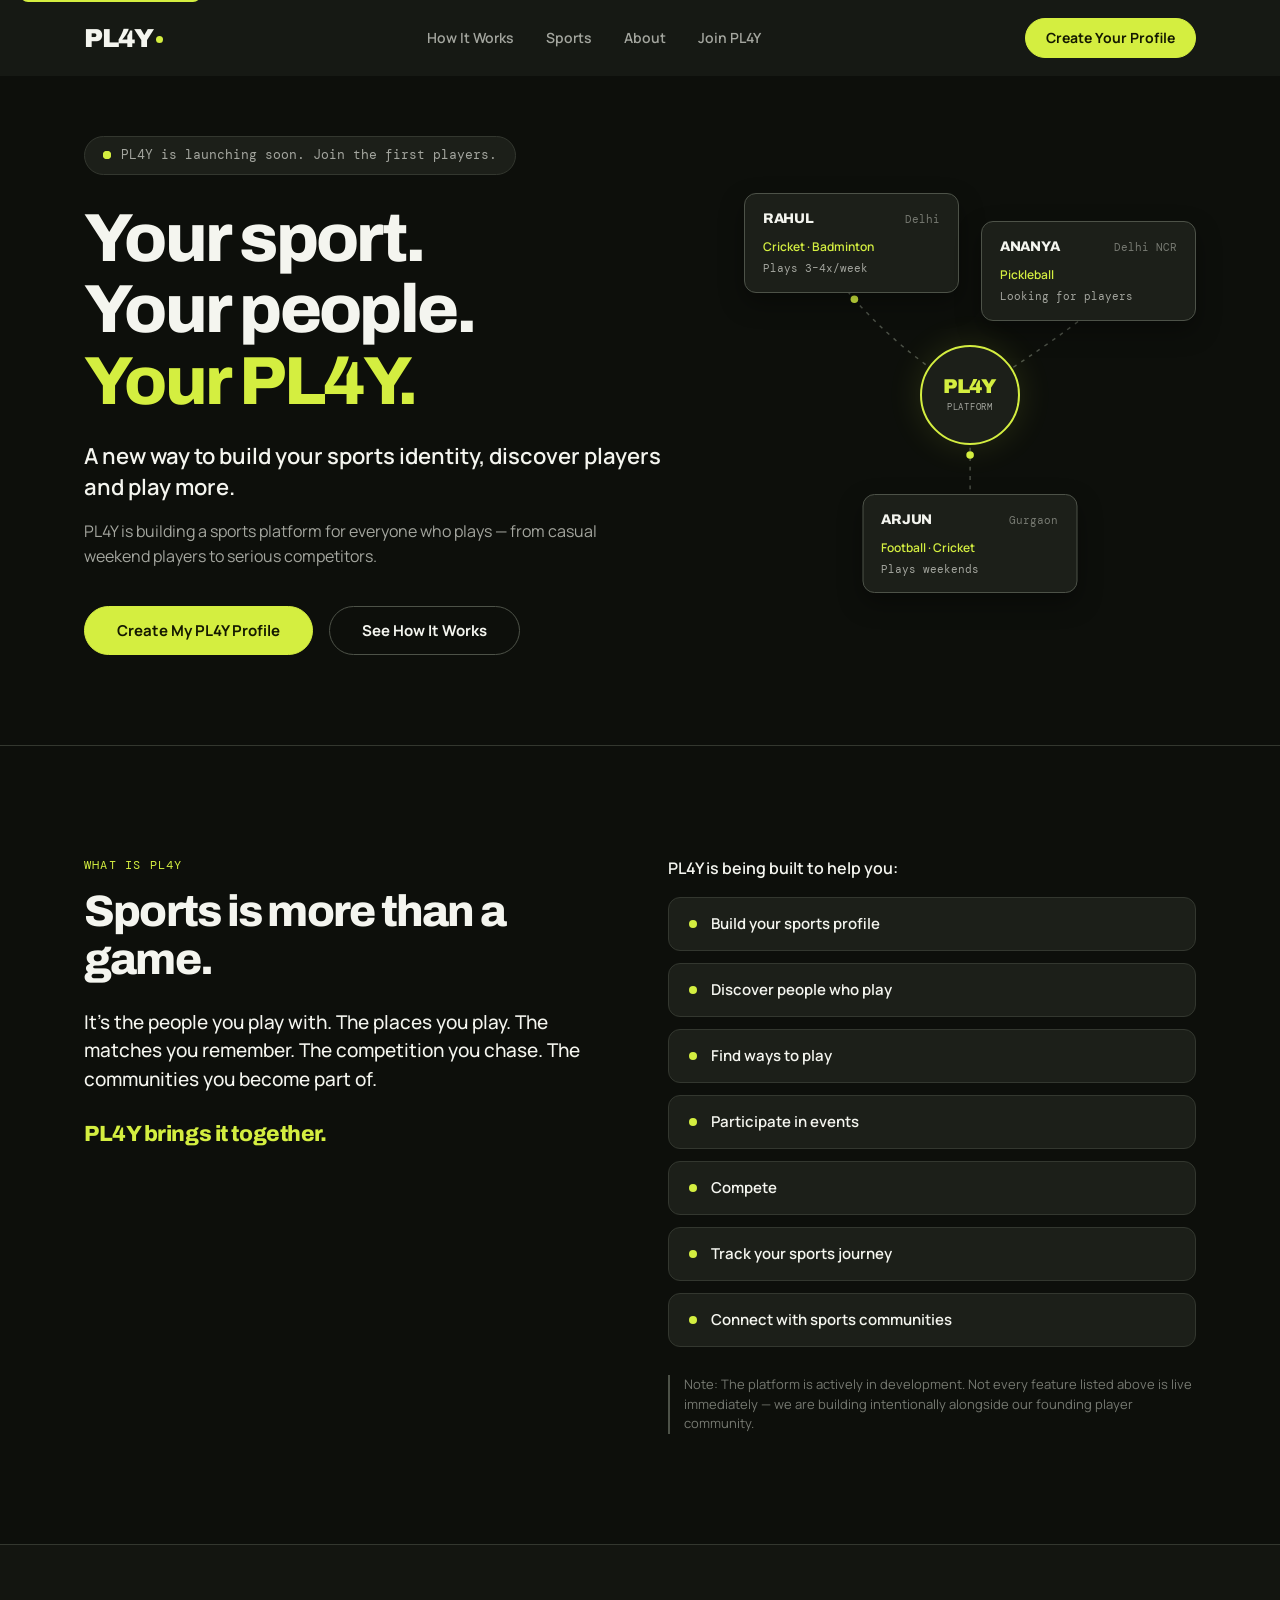
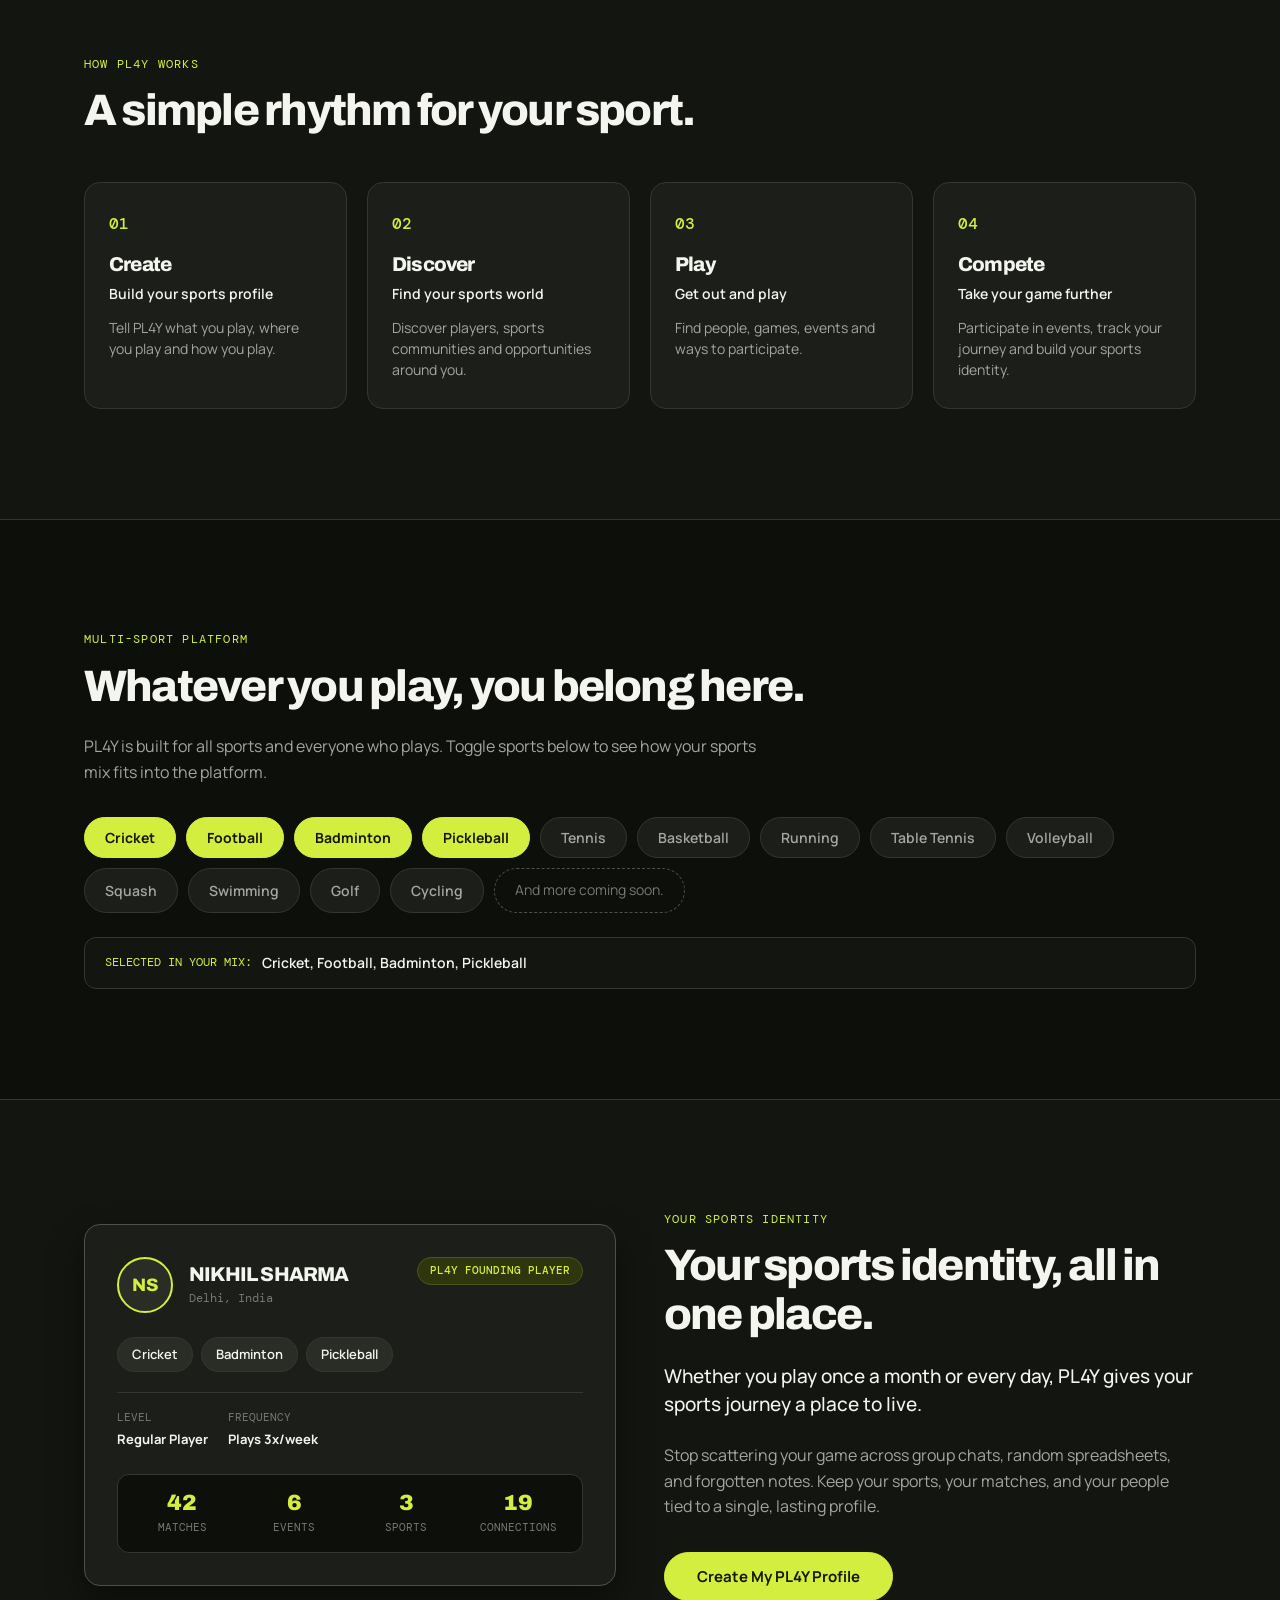
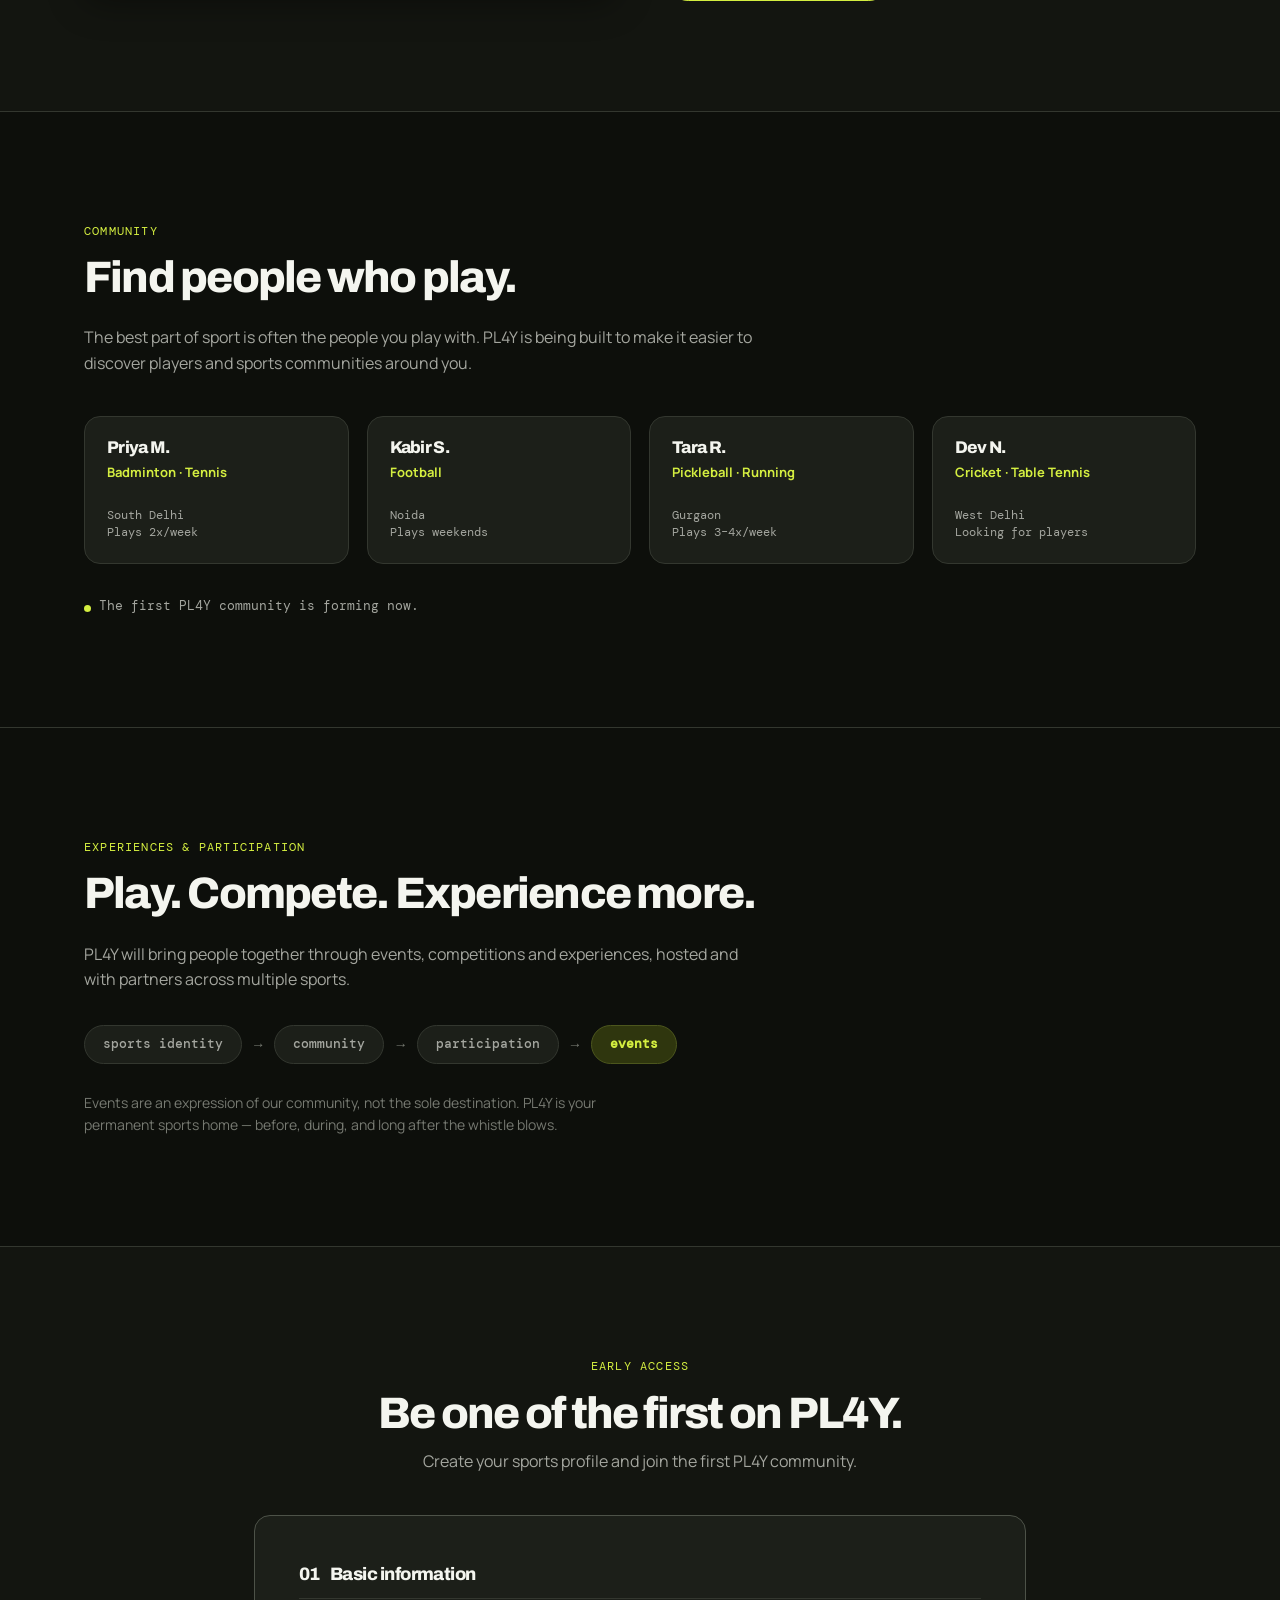
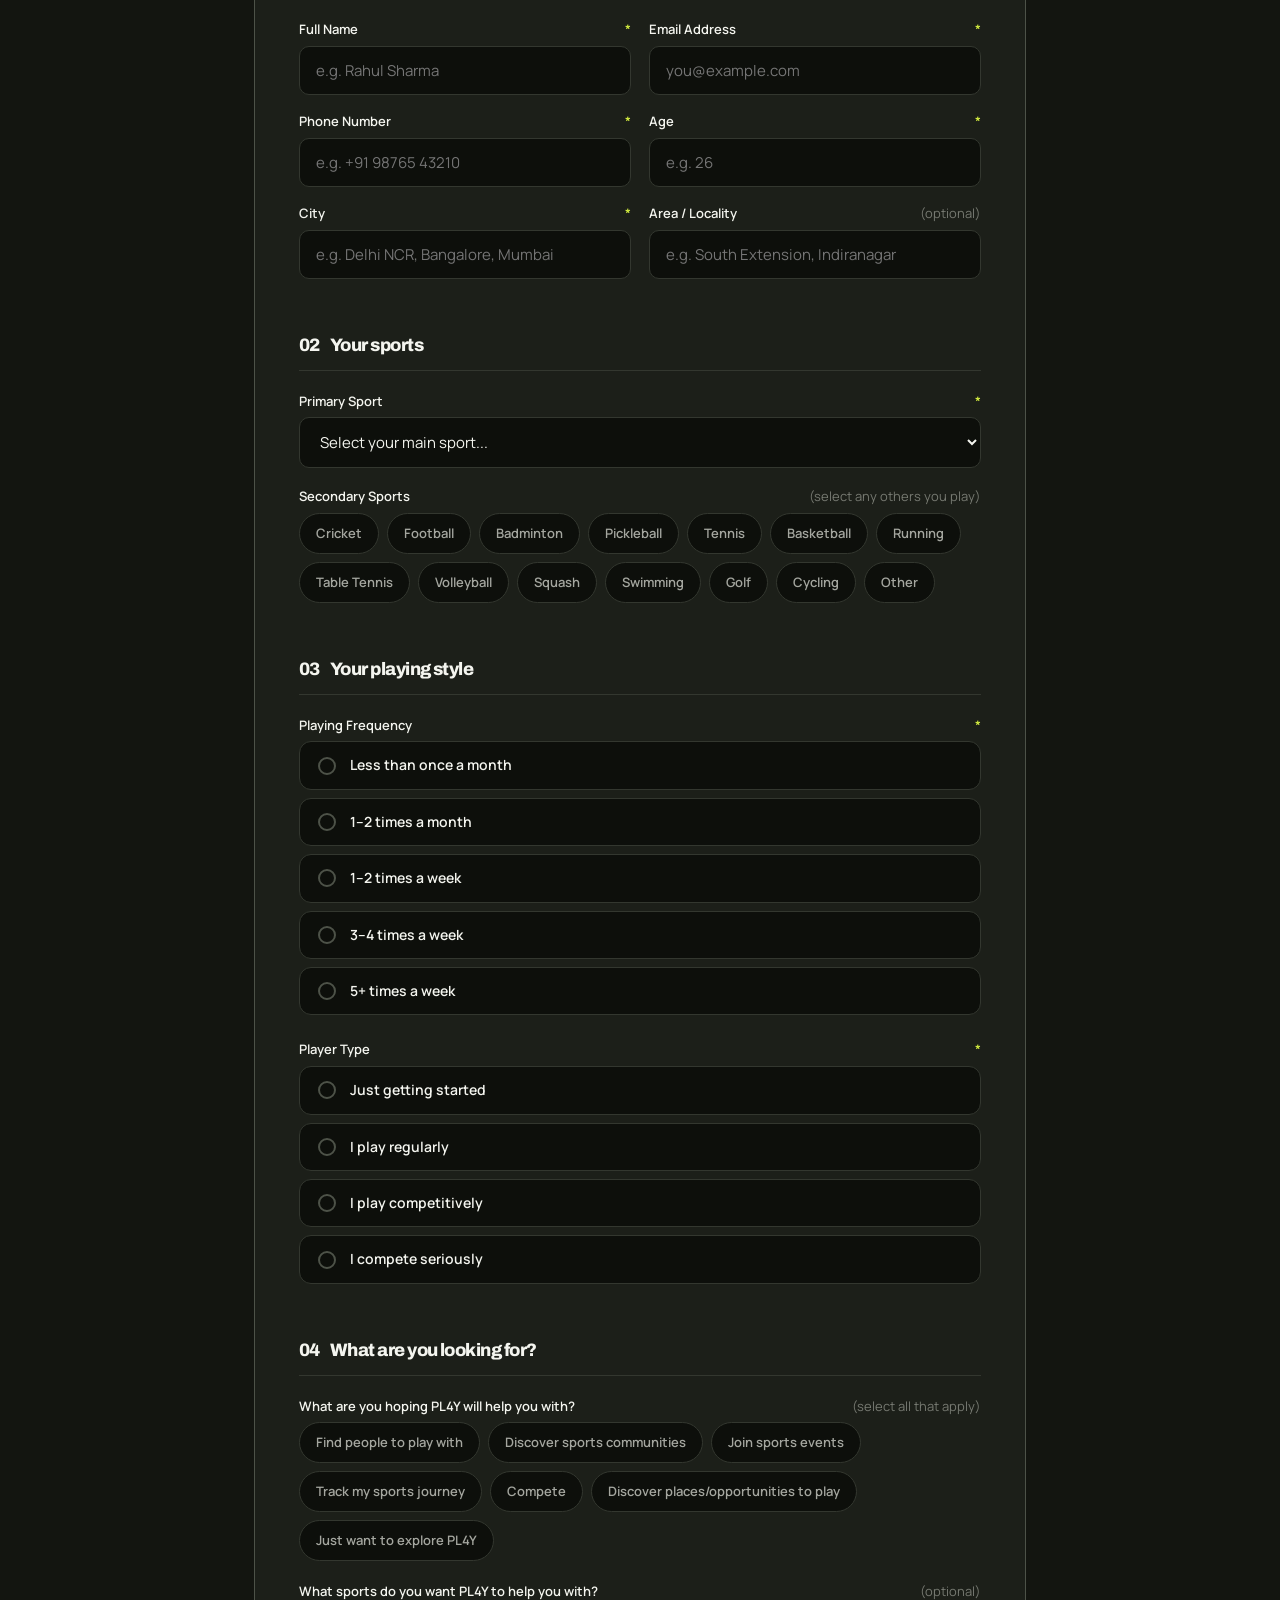
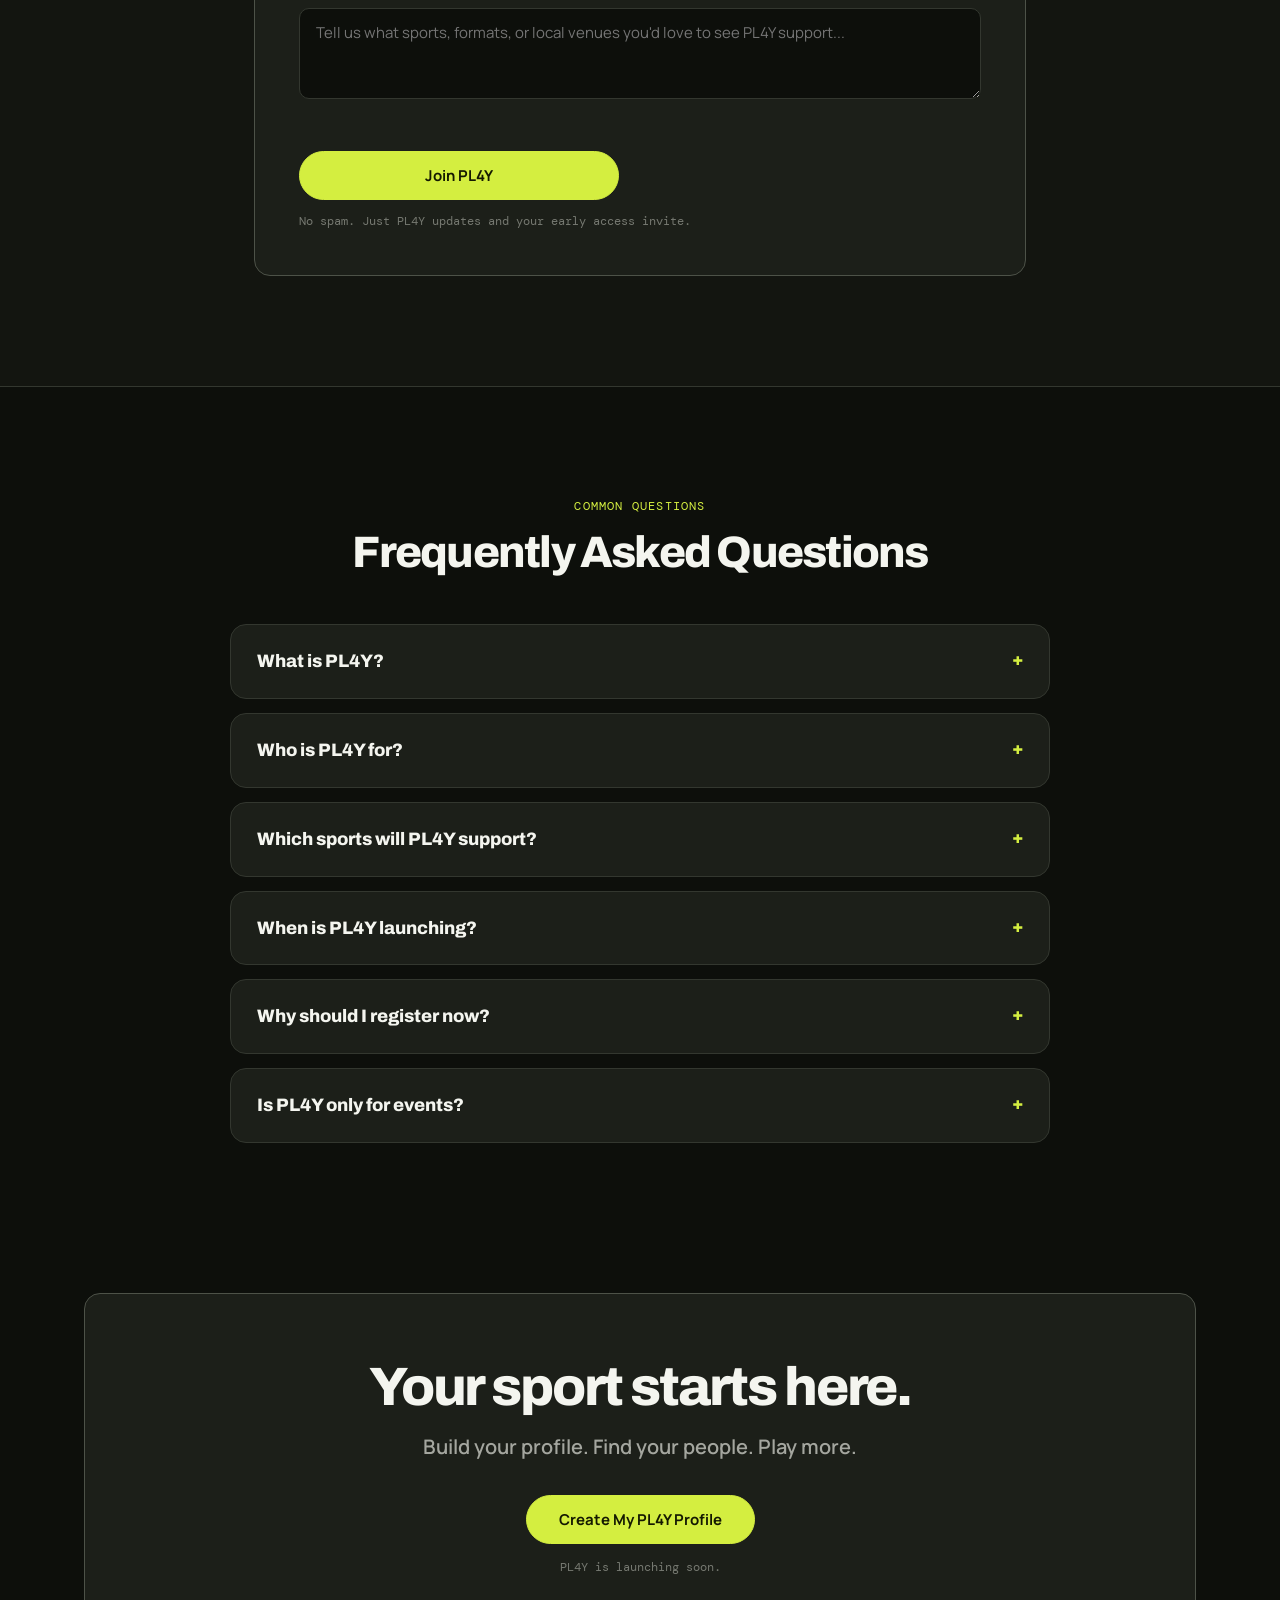
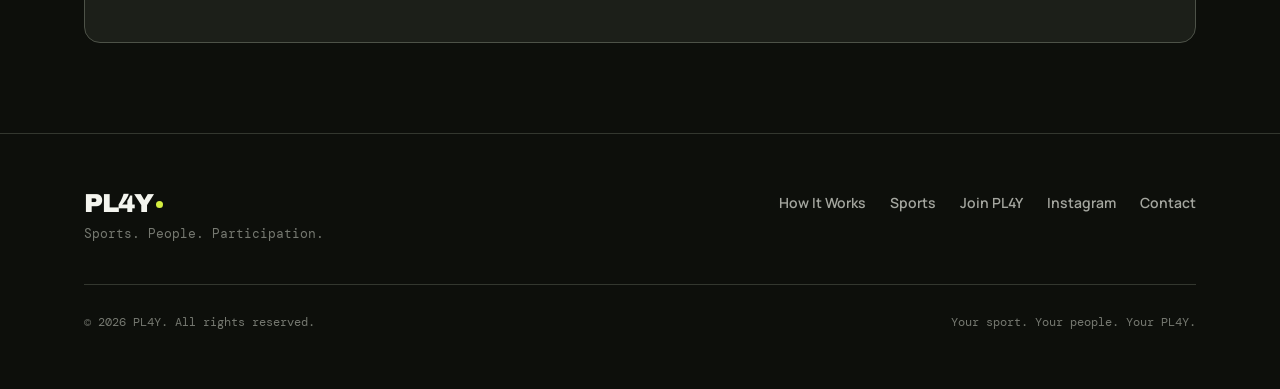
==== index.html @ 7f1571f0 "feat: initialize PL4Y project structure Set up the project foundation with React, Vite, Tailwind CSS" ====
<!doctype html>
<html lang="en">
  <head>
    <meta charset="UTF-8" />
    <meta name="viewport" content="width=device-width, initial-scale=1.0" />
    <title>PL4Y — Your Sport. Your People. Your PL4Y.</title>
    <meta name="description" content="A new way to build your sports identity, discover players and play more. PL4Y is a sports technology platform for everyone who plays." />
    
    <!-- Open Graph / Social Cards -->
    <meta property="og:type" content="website" />
    <meta property="og:site_name" content="PL4Y" />
    <meta property="og:title" content="PL4Y — Your Sport. Your People. Your PL4Y." />
    <meta property="og:description" content="A new way to build your sports identity, discover players and play more. Join the first PL4Y players." />
    <meta property="og:url" content="https://pl4y.app" />
    
    <!-- Twitter Cards -->
    <meta name="twitter:card" content="summary_large_image" />
    <meta name="twitter:title" content="PL4Y — Your Sport. Your People. Your PL4Y." />
    <meta name="twitter:description" content="A new way to build your sports identity, discover players and play more. Join the first PL4Y players." />

    <!-- Google Fonts -->
    <link rel="preconnect" href="https://fonts.googleapis.com" />
    <link rel="preconnect" href="https://fonts.gstatic.com" crossorigin />
    <link href="https://fonts.googleapis.com/css2?family=Archivo:wght@800;900&family=DM+Mono:wght@400;500&family=Manrope:wght@400;500;600;700;800&display=swap" rel="stylesheet" />

    <style>
      /* ==========================================================================
         PL4Y DESIGN TOKENS
         ========================================================================== */
      :root {
        --ground: oklch(0.165 0.010 128);      /* near-black, faint green cast */
        --ground-2: oklch(0.192 0.011 128);
        --surface: oklch(0.232 0.012 128);
        --surface-2: oklch(0.290 0.014 128);
        --line: oklch(0.330 0.014 128);
        --line-strong: oklch(0.430 0.016 128);
        --ink: oklch(0.968 0.008 120);
        --ink-2: oklch(0.720 0.010 120);
        --ink-3: oklch(0.570 0.012 120);
        --brand: oklch(0.900 0.190 118);      /* electric lime */
        --brand-ink: oklch(0.200 0.055 118);
        --brand-soft: oklch(0.315 0.060 118);
        --brand-line: oklch(0.430 0.080 118);
        --crit: oklch(0.680 0.165 27);
        --r: 16px;
      }

      /* ==========================================================================
         RESET & BASE STYLES
         ========================================================================== */
      *, *::before, *::after {
        box-sizing: border-box;
        margin: 0;
        padding: 0;
      }

      html {
        scroll-behavior: smooth;
        color-scheme: dark;
        background-color: var(--ground);
      }

      body {
        background-color: var(--ground);
        color: var(--ink);
        font-family: 'Manrope', system-ui, -apple-system, sans-serif;
        font-size: 16px;
        line-height: 1.6;
        -webkit-font-smoothing: antialiased;
        -moz-osx-font-smoothing: grayscale;
        overflow-x: hidden;
        min-height: 100vh;
      }

      /* ==========================================================================
         TYPOGRAPHY
         ========================================================================== */
      h1, h2, h3, h4, .font-heading {
        font-family: 'Archivo', system-ui, -apple-system, sans-serif;
        font-weight: 800;
        letter-spacing: -0.04em;
        line-height: 1.1;
        color: var(--ink);
      }

      .font-mono {
        font-family: 'DM Mono', ui-monospace, SFMono-Regular, monospace;
      }

      p {
        color: var(--ink-2);
        max-width: 68ch;
      }

      a {
        color: inherit;
        text-decoration: none;
      }

      /* ==========================================================================
         LAYOUT & UTILITIES
         ========================================================================== */
      .container {
        width: 100%;
        max-width: 1160px;
        margin-left: auto;
        margin-right: auto;
        padding-left: 24px;
        padding-right: 24px;
      }

      @media (max-width: 640px) {
        .container {
          padding-left: 18px;
          padding-right: 18px;
        }
      }

      .section-gap {
        padding-top: 110px;
        padding-bottom: 110px;
      }

      @media (max-width: 768px) {
        .section-gap {
          padding-top: 72px;
          padding-bottom: 72px;
        }
      }

      /* ==========================================================================
         ACCESSIBILITY & FOCUS
         ========================================================================== */
      :focus-visible {
        outline: 2px solid var(--brand);
        outline-offset: 3px;
      }

      .skip-link {
        position: absolute;
        top: -40px;
        left: 20px;
        background: var(--brand);
        color: var(--brand-ink);
        padding: 8px 16px;
        font-weight: 700;
        border-radius: 8px;
        z-index: 10000;
        transition: top 0.2s;
      }
      .skip-link:focus {
        top: 20px;
      }

      @media (prefers-reduced-motion: reduce) {
        *, ::before, ::after {
          animation-duration: 0.01ms !important;
          animation-iteration-count: 1 !important;
          transition-duration: 0.01ms !important;
          scroll-behavior: auto !important;
        }
      }

      /* ==========================================================================
         BUTTONS & PILLS
         ========================================================================== */
      .btn {
        display: inline-flex;
        align-items: center;
        justify-content: center;
        gap: 8px;
        font-family: 'Manrope', system-ui, sans-serif;
        font-weight: 700;
        font-size: 15px;
        line-height: 1;
        padding: 16px 32px;
        border-radius: 9999px;
        cursor: pointer;
        transition: transform 0.15s ease, background-color 0.15s ease, border-color 0.15s ease, color 0.15s ease;
        text-decoration: none;
        white-space: nowrap;
        border: 1px solid transparent;
        min-height: 48px;
      }

      .btn-primary {
        background-color: var(--brand);
        color: var(--brand-ink);
        border-color: var(--brand);
      }

      .btn-primary:hover {
        background-color: oklch(0.93 0.19 118);
        transform: translateY(-1px);
      }

      .btn-ghost {
        background-color: transparent;
        color: var(--ink);
        border-color: var(--line-strong);
      }

      .btn-ghost:hover {
        background-color: var(--surface);
        border-color: var(--ink-3);
      }

      .btn-sm {
        padding: 10px 20px;
        font-size: 14px;
        min-height: 40px;
      }

      .card {
        background-color: var(--surface);
        border: 1px solid var(--line);
        border-radius: var(--r);
        padding: 32px;
        transition: border-color 0.2s ease, background-color 0.2s ease;
      }

      .card:hover {
        border-color: var(--line-strong);
      }

      /* ==========================================================================
         NAVIGATION
         ========================================================================== */
      .site-nav {
        position: sticky;
        top: 0;
        z-index: 1000;
        background-color: rgba(26, 30, 24, 0.75);
        backdrop-filter: blur(14px);
        -webkit-backdrop-filter: blur(14px);
        border-bottom: 1px solid transparent;
        transition: border-color 0.2s ease, background-color 0.2s ease;
        height: 76px;
      }

      .site-nav.scrolled {
        border-bottom-color: var(--line);
        background-color: rgba(26, 30, 24, 0.94);
      }

      .nav-inner {
        display: flex;
        align-items: center;
        justify-content: space-between;
        height: 100%;
      }

      .brand-logo {
        display: inline-flex;
        align-items: center;
        font-family: 'Archivo', sans-serif;
        font-weight: 900;
        font-size: 26px;
        letter-spacing: -0.04em;
        color: var(--ink);
        line-height: 1;
      }

      .brand-dot {
        display: inline-block;
        width: 7px;
        height: 7px;
        background-color: var(--brand);
        border-radius: 50%;
        margin-left: 3px;
        position: relative;
        top: 2px;
      }

      .nav-links {
        display: flex;
        align-items: center;
        gap: 32px;
        list-style: none;
      }

      .nav-link {
        font-size: 14px;
        font-weight: 600;
        color: var(--ink-2);
        transition: color 0.15s ease;
      }

      .nav-link:hover {
        color: var(--ink);
      }

      .nav-actions {
        display: flex;
        align-items: center;
        gap: 20px;
      }

      /* Mobile Hamburger Menu */
      .nav-toggle {
        display: none;
        background: transparent;
        border: 1px solid var(--line);
        border-radius: 8px;
        width: 44px;
        height: 44px;
        padding: 10px;
        cursor: pointer;
        color: var(--ink);
        flex-direction: column;
        justify-content: space-around;
      }

      .nav-toggle span {
        display: block;
        height: 2px;
        width: 100%;
        background-color: var(--ink);
        transition: transform 0.2s ease, opacity 0.2s ease;
      }

      .mobile-menu-sheet {
        display: none;
        position: fixed;
        top: 76px;
        left: 0;
        right: 0;
        bottom: 0;
        background-color: var(--ground);
        border-top: 1px solid var(--line);
        padding: 32px 24px;
        flex-direction: column;
        gap: 24px;
        z-index: 999;
        overflow-y: auto;
      }

      .mobile-menu-sheet.is-open {
        display: flex;
      }

      .mobile-nav-link {
        font-size: 20px;
        font-family: 'Archivo', sans-serif;
        font-weight: 800;
        color: var(--ink);
        padding: 12px 0;
        border-bottom: 1px solid var(--line);
      }

      @media (max-width: 860px) {
        .nav-links, .nav-desktop-btn {
          display: none;
        }
        .nav-toggle {
          display: flex;
        }
      }

      /* ==========================================================================
         HERO SECTION
         ========================================================================== */
      .hero-section {
        padding-top: 60px;
        padding-bottom: 90px;
        position: relative;
      }

      .hero-grid {
        display: grid;
        grid-template-columns: 1.15fr 0.85fr;
        gap: 48px;
        align-items: center;
      }

      .hero-pill-badge {
        display: inline-flex;
        align-items: center;
        gap: 10px;
        background-color: var(--surface);
        border: 1px solid var(--line);
        padding: 8px 18px;
        border-radius: 9999px;
        font-family: 'DM Mono', monospace;
        font-size: 13px;
        color: var(--ink-2);
        margin-bottom: 28px;
      }

      .pulse-dot-container {
        position: relative;
        width: 8px;
        height: 8px;
      }

      .pulse-dot {
        position: absolute;
        width: 8px;
        height: 8px;
        background-color: var(--brand);
        border-radius: 50%;
      }

      .pulse-ring {
        position: absolute;
        width: 100%;
        height: 100%;
        background-color: var(--brand);
        border-radius: 50%;
        animation: pulseAnimation 2s cubic-bezier(0, 0, 0.2, 1) infinite;
      }

      @keyframes pulseAnimation {
        0% { transform: scale(1); opacity: 0.8; }
        70%, 100% { transform: scale(2.8); opacity: 0; }
      }

      .hero-headline {
        font-size: clamp(40px, 5.8vw, 68px);
        line-height: 1.05;
        margin-bottom: 24px;
        display: flex;
        flex-direction: column;
      }

      .hero-headline .accent-line {
        color: var(--brand);
      }

      .hero-sub {
        font-size: clamp(18px, 2.2vw, 22px);
        font-weight: 600;
        color: var(--ink);
        line-height: 1.4;
        margin-bottom: 16px;
      }

      .hero-body {
        font-size: 16px;
        color: var(--ink-2);
        line-height: 1.6;
        margin-bottom: 36px;
        max-width: 54ch;
      }

      .hero-cta-group {
        display: flex;
        flex-wrap: wrap;
        gap: 16px;
        align-items: center;
      }

      /* Hero Visual Diagram */
      .hero-visual-wrapper {
        position: relative;
        width: 100%;
        min-height: 420px;
        display: flex;
        align-items: center;
        justify-content: center;
      }

      .diagram-canvas {
        position: absolute;
        top: 0;
        left: 0;
        width: 100%;
        height: 100%;
        pointer-events: none;
      }

      .diagram-container {
        position: relative;
        width: 100%;
        height: 420px;
      }

      .core-node {
        position: absolute;
        top: 50%;
        left: 50%;
        transform: translate(-50%, -50%);
        width: 100px;
        height: 100px;
        border-radius: 50%;
        background-color: var(--surface);
        border: 2px solid var(--brand);
        display: flex;
        flex-direction: column;
        align-items: center;
        justify-content: center;
        box-shadow: 0 0 35px rgba(230, 255, 77, 0.12);
        z-index: 10;
      }

      .core-node-label {
        font-family: 'Archivo', sans-serif;
        font-weight: 900;
        font-size: 20px;
        color: var(--brand);
        letter-spacing: -0.04em;
        line-height: 1;
      }

      .core-node-sub {
        font-family: 'DM Mono', monospace;
        font-size: 9px;
        color: var(--ink-2);
        text-transform: uppercase;
        letter-spacing: 0.08em;
        margin-top: 4px;
      }

      .hero-player-card {
        position: absolute;
        background-color: var(--surface);
        border: 1px solid var(--line-strong);
        border-radius: 12px;
        padding: 14px 18px;
        width: 215px;
        box-shadow: 0 10px 24px rgba(0, 0, 0, 0.35);
        z-index: 5;
        transition: transform 0.2s ease, border-color 0.2s ease;
      }

      .hero-player-card:hover {
        border-color: var(--brand);
        transform: translateY(-2px);
      }

      .hero-card-1 {
        top: 8px;
        left: 0;
      }

      .hero-card-2 {
        top: 36px;
        right: 0;
      }

      .hero-card-3 {
        bottom: 12px;
        left: 50%;
        transform: translateX(-50%);
      }

      .player-header {
        display: flex;
        align-items: baseline;
        justify-content: space-between;
        margin-bottom: 6px;
      }

      .player-name {
        font-family: 'Archivo', sans-serif;
        font-weight: 800;
        font-size: 14px;
        color: var(--ink);
        letter-spacing: -0.02em;
      }

      .player-loc {
        font-family: 'DM Mono', monospace;
        font-size: 11px;
        color: var(--ink-3);
      }

      .player-sports {
        font-size: 12px;
        font-weight: 600;
        color: var(--brand);
        margin-bottom: 4px;
      }

      .player-meta {
        font-family: 'DM Mono', monospace;
        font-size: 11px;
        color: var(--ink-2);
      }

      /* Mobile fallback for hero visual under 900px */
      @media (max-width: 900px) {
        .hero-grid {
          grid-template-columns: 1fr;
          gap: 40px;
        }

        .hero-visual-wrapper {
          min-height: auto;
        }

        .diagram-container {
          height: auto;
          display: grid;
          grid-template-columns: 1fr;
          gap: 12px;
        }

        .diagram-canvas, .core-node {
          display: none;
        }

        .hero-player-card {
          position: static;
          width: 100%;
          transform: none !important;
        }
      }

      /* ==========================================================================
         WHAT IS PL4Y SECTION
         ========================================================================== */
      .what-is-grid {
        display: grid;
        grid-template-columns: 1fr 1fr;
        gap: 56px;
        align-items: start;
      }

      @media (max-width: 860px) {
        .what-is-grid {
          grid-template-columns: 1fr;
          gap: 36px;
        }
      }

      .section-eyebrow {
        font-family: 'DM Mono', monospace;
        font-size: 12px;
        color: var(--brand);
        text-transform: uppercase;
        letter-spacing: 0.1em;
        margin-bottom: 12px;
        display: block;
      }

      .section-heading {
        font-size: clamp(32px, 4vw, 44px);
        margin-bottom: 24px;
      }

      .body-emphasis {
        font-size: 19px;
        line-height: 1.5;
        color: var(--ink);
        margin-bottom: 20px;
        font-weight: 500;
      }

      .body-conclusion {
        font-family: 'Archivo', sans-serif;
        font-weight: 800;
        font-size: 22px;
        color: var(--brand);
        letter-spacing: -0.02em;
        margin-top: 24px;
      }

      .feature-list {
        list-style: none;
        display: flex;
        flex-direction: column;
        gap: 12px;
        margin-bottom: 28px;
      }

      .feature-item {
        display: flex;
        align-items: center;
        gap: 14px;
        background-color: var(--surface);
        border: 1px solid var(--line);
        padding: 14px 20px;
        border-radius: 12px;
        font-weight: 600;
        font-size: 15px;
        color: var(--ink);
        transition: border-color 0.15s ease;
      }

      .feature-item:hover {
        border-color: var(--brand-line);
      }

      .feature-bullet {
        width: 8px;
        height: 8px;
        background-color: var(--brand);
        border-radius: 50%;
        flex-shrink: 0;
      }

      .honest-note {
        font-size: 13px;
        color: var(--ink-3);
        border-left: 2px solid var(--line-strong);
        padding-left: 14px;
        line-height: 1.5;
      }

      /* ==========================================================================
         HOW PL4Y WORKS SECTION
         ========================================================================== */
      .works-grid {
        display: grid;
        grid-template-columns: repeat(4, 1fr);
        gap: 20px;
      }

      @media (max-width: 960px) {
        .works-grid {
          grid-template-columns: repeat(2, 1fr);
        }
      }

      @media (max-width: 580px) {
        .works-grid {
          grid-template-columns: 1fr;
        }
      }

      .step-card {
        background-color: var(--surface);
        border: 1px solid var(--line);
        border-radius: var(--r);
        padding: 28px 24px;
        display: flex;
        flex-direction: column;
        transition: transform 0.15s ease, border-color 0.15s ease;
      }

      .step-card:hover {
        border-color: var(--brand-line);
        transform: translateY(-2px);
      }

      .step-num {
        font-family: 'DM Mono', monospace;
        font-size: 16px;
        font-weight: 500;
        color: var(--brand);
        margin-bottom: 16px;
        display: inline-block;
      }

      .step-title {
        font-size: 20px;
        margin-bottom: 8px;
        color: var(--ink);
      }

      .step-sub {
        font-size: 14px;
        font-weight: 600;
        color: var(--ink);
        margin-bottom: 12px;
      }

      .step-body {
        font-size: 14px;
        color: var(--ink-2);
        line-height: 1.5;
      }

      /* ==========================================================================
         SPORTS INTERACTIVE TOGGLE SECTION
         ========================================================================== */
      .sports-pills-wrap {
        display: flex;
        flex-wrap: wrap;
        gap: 10px;
        margin-top: 32px;
        margin-bottom: 24px;
      }

      .sport-toggle-btn {
        background-color: var(--surface);
        color: var(--ink-2);
        border: 1px solid var(--line);
        padding: 10px 20px;
        border-radius: 9999px;
        font-family: 'Manrope', sans-serif;
        font-size: 14px;
        font-weight: 600;
        cursor: pointer;
        transition: all 0.15s ease;
        user-select: none;
      }

      .sport-toggle-btn:hover {
        border-color: var(--brand);
        color: var(--ink);
      }

      .sport-toggle-btn.is-active {
        background-color: var(--brand);
        color: var(--brand-ink);
        border-color: var(--brand);
        font-weight: 700;
      }

      .sport-pill-more {
        background-color: transparent;
        color: var(--ink-3);
        border: 1px dashed var(--line-strong);
        padding: 10px 20px;
        border-radius: 9999px;
        font-family: 'Manrope', sans-serif;
        font-size: 14px;
        cursor: default;
      }

      .sports-live-line {
        background-color: var(--ground-2);
        border: 1px solid var(--line);
        border-radius: 12px;
        padding: 14px 20px;
        font-size: 14px;
        color: var(--ink-2);
        display: flex;
        align-items: center;
        gap: 10px;
      }

      .live-line-label {
        font-family: 'DM Mono', monospace;
        font-size: 12px;
        color: var(--brand);
        text-transform: uppercase;
      }

      .live-line-content {
        color: var(--ink);
        font-weight: 600;
      }

      /* ==========================================================================
         PLAYER PROFILE MOCKUP SECTION
         ========================================================================== */
      .profile-section-grid {
        display: grid;
        grid-template-columns: 1fr 1fr;
        gap: 48px;
        align-items: center;
      }

      @media (max-width: 860px) {
        .profile-section-grid {
          grid-template-columns: 1fr;
        }
      }

      .mock-profile-card {
        background-color: var(--surface);
        border: 1px solid var(--line-strong);
        border-radius: var(--r);
        padding: 32px;
        box-shadow: 0 16px 36px rgba(0, 0, 0, 0.4);
      }

      .profile-card-header {
        display: flex;
        justify-content: space-between;
        align-items: flex-start;
        margin-bottom: 24px;
      }

      .profile-avatar-row {
        display: flex;
        align-items: center;
        gap: 16px;
      }

      .profile-avatar {
        width: 56px;
        height: 56px;
        background-color: var(--surface-2);
        border: 2px solid var(--brand);
        border-radius: 50%;
        display: flex;
        align-items: center;
        justify-content: center;
        font-family: 'Archivo', sans-serif;
        font-weight: 800;
        font-size: 18px;
        color: var(--brand);
      }

      .profile-name {
        font-size: 20px;
        margin-bottom: 4px;
      }

      .profile-location {
        font-family: 'DM Mono', monospace;
        font-size: 12px;
        color: var(--ink-3);
      }

      .profile-badge-status {
        background-color: var(--brand-soft);
        color: var(--brand);
        border: 1px solid var(--brand-line);
        padding: 4px 12px;
        border-radius: 9999px;
        font-family: 'DM Mono', monospace;
        font-size: 11px;
        font-weight: 500;
      }

      .profile-chips {
        display: flex;
        flex-wrap: wrap;
        gap: 8px;
        margin-bottom: 20px;
      }

      .profile-chip {
        background-color: var(--surface-2);
        border: 1px solid var(--line);
        padding: 6px 14px;
        border-radius: 9999px;
        font-size: 13px;
        font-weight: 600;
        color: var(--ink);
      }

      .profile-details-row {
        display: flex;
        gap: 20px;
        margin-bottom: 24px;
        padding-top: 16px;
        border-top: 1px solid var(--line);
      }

      .profile-detail-item {
        font-size: 13px;
      }

      .detail-label {
        font-family: 'DM Mono', monospace;
        font-size: 11px;
        color: var(--ink-3);
        display: block;
        margin-bottom: 2px;
      }

      .detail-val {
        font-weight: 700;
        color: var(--ink);
      }

      .stat-strip {
        display: grid;
        grid-template-columns: repeat(4, 1fr);
        background-color: var(--ground);
        border: 1px solid var(--line);
        border-radius: 12px;
        padding: 16px 12px;
        text-align: center;
        gap: 8px;
      }

      .stat-box-val {
        font-family: 'Archivo', sans-serif;
        font-weight: 900;
        font-size: 22px;
        color: var(--brand);
        line-height: 1.1;
      }

      .stat-box-label {
        font-family: 'DM Mono', monospace;
        font-size: 11px;
        color: var(--ink-3);
        margin-top: 4px;
        text-transform: uppercase;
      }

      /* ==========================================================================
         COMMUNITY SECTION
         ========================================================================== */
      .community-cards-grid {
        display: grid;
        grid-template-columns: repeat(4, 1fr);
        gap: 18px;
        margin-top: 40px;
        margin-bottom: 28px;
      }

      @media (max-width: 990px) {
        .community-cards-grid {
          grid-template-columns: repeat(2, 1fr);
        }
      }

      @media (max-width: 560px) {
        .community-cards-grid {
          grid-template-columns: 1fr;
        }
      }

      .player-mini-card {
        background-color: var(--surface);
        border: 1px solid var(--line);
        border-radius: var(--r);
        padding: 22px;
        display: flex;
        flex-direction: column;
        justify-content: space-between;
        transition: border-color 0.15s ease;
      }

      .player-mini-card:hover {
        border-color: var(--brand-line);
      }

      .mini-player-top {
        margin-bottom: 16px;
      }

      .mini-name {
        font-size: 17px;
        margin-bottom: 4px;
        color: var(--ink);
      }

      .mini-sport {
        font-size: 13px;
        font-weight: 700;
        color: var(--brand);
        margin-bottom: 8px;
      }

      .mini-meta {
        font-family: 'DM Mono', monospace;
        font-size: 12px;
        color: var(--ink-2);
        line-height: 1.4;
      }

      .community-forming-note {
        font-family: 'DM Mono', monospace;
        font-size: 13px;
        color: var(--ink-2);
        display: inline-flex;
        align-items: center;
        gap: 8px;
      }

      /* ==========================================================================
         EVENTS SECTION
         ========================================================================== */
      .events-hierarchy-chain {
        display: flex;
        flex-wrap: wrap;
        align-items: center;
        gap: 12px;
        margin-top: 32px;
        margin-bottom: 28px;
      }

      .chain-pill {
        background-color: var(--surface);
        border: 1px solid var(--line);
        padding: 8px 18px;
        border-radius: 9999px;
        font-family: 'DM Mono', monospace;
        font-size: 13px;
        font-weight: 500;
        color: var(--ink-2);
      }

      .chain-pill.highlight {
        background-color: var(--brand-soft);
        border-color: var(--brand-line);
        color: var(--brand);
        font-weight: 600;
      }

      .chain-arrow {
        color: var(--ink-3);
        font-family: 'DM Mono', monospace;
        font-size: 14px;
      }

      /* ==========================================================================
         EARLY ACCESS FORM
         ========================================================================== */
      .form-section-container {
        max-width: 820px;
        margin-left: auto;
        margin-right: auto;
      }

      .form-card {
        background-color: var(--surface);
        border: 1px solid var(--line-strong);
        border-radius: var(--r);
        padding: 44px;
      }

      @media (max-width: 640px) {
        .form-card {
          padding: 24px 18px;
        }
      }

      .form-fieldset {
        border: none;
        padding: 0;
        margin: 0 0 36px 0;
      }

      .form-legend {
        font-family: 'Archivo', sans-serif;
        font-weight: 800;
        font-size: 18px;
        letter-spacing: -0.03em;
        color: var(--ink);
        margin-bottom: 20px;
        display: flex;
        align-items: center;
        gap: 10px;
        width: 100%;
        border-bottom: 1px solid var(--line);
        padding-bottom: 10px;
      }

      .form-grid-2 {
        display: grid;
        grid-template-columns: 1fr 1fr;
        gap: 18px;
      }

      @media (max-width: 640px) {
        .form-grid-2 {
          grid-template-columns: 1fr;
        }
      }

      .form-group {
        display: flex;
        flex-direction: column;
        gap: 6px;
        margin-bottom: 16px;
      }

      .form-label {
        font-size: 13px;
        font-weight: 600;
        color: var(--ink);
        display: flex;
        align-items: center;
        justify-content: space-between;
      }

      .form-label .req {
        color: var(--brand);
        margin-left: 2px;
      }

      .form-input, .form-select, .form-textarea {
        width: 100%;
        background-color: var(--ground);
        border: 1px solid var(--line);
        border-radius: 10px;
        padding: 13px 16px;
        font-family: 'Manrope', sans-serif;
        font-size: 15px;
        color: var(--ink);
        transition: border-color 0.15s ease;
      }

      .form-input:focus, .form-select:focus, .form-textarea:focus {
        border-color: var(--brand);
        outline: none;
      }

      .form-input.has-error, .form-select.has-error {
        border-color: var(--crit);
      }

      .field-error {
        font-family: 'DM Mono', monospace;
        font-size: 11px;
        color: var(--crit);
        margin-top: 4px;
        display: none;
      }

      .field-error.is-visible {
        display: block;
      }

      /* Custom pill checkboxes & radios */
      .checkbox-pills-wrap {
        display: flex;
        flex-wrap: wrap;
        gap: 8px;
      }

      .pill-checkbox-label, .pill-radio-label {
        position: relative;
        cursor: pointer;
        user-select: none;
      }

      .pill-checkbox-label input, .pill-radio-label input {
        position: absolute;
        opacity: 0;
        pointer-events: none;
      }

      .pill-box {
        display: inline-block;
        background-color: var(--ground);
        border: 1px solid var(--line);
        border-radius: 9999px;
        padding: 9px 16px;
        font-size: 13px;
        font-weight: 600;
        color: var(--ink-2);
        transition: all 0.15s ease;
      }

      .pill-checkbox-label:hover .pill-box, .pill-radio-label:hover .pill-box {
        border-color: var(--brand-line);
        color: var(--ink);
      }

      .pill-checkbox-label input:checked + .pill-box,
      .pill-radio-label input:checked + .pill-box {
        background-color: var(--brand);
        color: var(--brand-ink);
        border-color: var(--brand);
        font-weight: 700;
      }

      .pill-checkbox-label input:focus-visible + .pill-box,
      .pill-radio-label input:focus-visible + .pill-box {
        outline: 2px solid var(--brand);
        outline-offset: 2px;
      }

      /* Radio rows */
      .radio-rows-wrap {
        display: flex;
        flex-direction: column;
        gap: 8px;
      }

      .radio-row-label {
        display: flex;
        align-items: center;
        position: relative;
        background-color: var(--ground);
        border: 1px solid var(--line);
        border-radius: 12px;
        padding: 12px 18px;
        cursor: pointer;
        transition: all 0.15s ease;
      }

      .radio-row-label input {
        position: absolute;
        opacity: 0;
        pointer-events: none;
      }

      .radio-row-label:hover {
        border-color: var(--brand-line);
      }

      .radio-row-label.is-checked {
        border-color: var(--brand);
        background-color: var(--surface-2);
      }

      .radio-circle {
        width: 18px;
        height: 18px;
        border: 2px solid var(--line-strong);
        border-radius: 50%;
        margin-right: 14px;
        display: flex;
        align-items: center;
        justify-content: center;
        flex-shrink: 0;
        transition: all 0.15s ease;
      }

      .radio-row-label.is-checked .radio-circle {
        border-color: var(--brand);
      }

      .radio-circle-inner {
        width: 8px;
        height: 8px;
        border-radius: 50%;
        background-color: var(--brand);
        display: none;
      }

      .radio-row-label.is-checked .radio-circle-inner {
        display: block;
      }

      .radio-row-text {
        font-size: 14px;
        font-weight: 600;
        color: var(--ink);
      }

      .submit-group {
        margin-top: 32px;
        display: flex;
        flex-direction: column;
        gap: 12px;
        align-items: flex-start;
      }

      .submit-notice {
        font-family: 'DM Mono', monospace;
        font-size: 12px;
        color: var(--ink-3);
      }

      .form-general-error {
        background-color: rgba(220, 38, 38, 0.15);
        border: 1px solid var(--crit);
        border-radius: 10px;
        padding: 14px 18px;
        font-size: 14px;
        color: var(--ink);
        margin-bottom: 20px;
        display: none;
      }

      .spinner {
        display: inline-block;
        width: 16px;
        height: 16px;
        border: 2px solid rgba(0, 0, 0, 0.3);
        border-top-color: var(--brand-ink);
        border-radius: 50%;
        animation: spin 0.6s linear infinite;
      }

      @keyframes spin {
        to { transform: rotate(360deg); }
      }

      /* Success Screen */
      .form-success-card {
        display: none;
        background-color: var(--surface);
        border: 1px solid var(--brand-line);
        border-radius: var(--r);
        padding: 56px 40px;
        text-align: center;
      }

      .success-title {
        font-size: clamp(48px, 8vw, 84px);
        color: var(--brand);
        line-height: 1;
        margin-bottom: 20px;
      }

      .success-body {
        font-size: 20px;
        font-weight: 600;
        color: var(--ink);
        margin-bottom: 32px;
        max-width: 48ch;
        margin-left: auto;
        margin-right: auto;
      }

      /* ==========================================================================
         FAQ SECTION
         ========================================================================== */
      .faq-accordion {
        display: flex;
        flex-direction: column;
        gap: 14px;
        max-width: 820px;
        margin-left: auto;
        margin-right: auto;
      }

      .faq-item {
        background-color: var(--surface);
        border: 1px solid var(--line);
        border-radius: var(--r);
        overflow: hidden;
        transition: border-color 0.15s ease;
      }

      .faq-item[open] {
        border-color: var(--line-strong);
      }

      .faq-summary {
        padding: 22px 26px;
        font-family: 'Archivo', sans-serif;
        font-weight: 800;
        font-size: 18px;
        color: var(--ink);
        cursor: pointer;
        list-style: none;
        display: flex;
        justify-content: space-between;
        align-items: center;
        user-select: none;
      }

      .faq-summary::-webkit-details-marker {
        display: none;
      }

      .faq-icon {
        font-family: 'DM Mono', monospace;
        font-size: 18px;
        color: var(--brand);
        transition: transform 0.2s ease;
        margin-left: 16px;
        flex-shrink: 0;
      }

      .faq-item[open] .faq-icon {
        transform: rotate(45deg);
      }

      .faq-content {
        padding: 0 26px 24px 26px;
        font-size: 15px;
        line-height: 1.6;
        color: var(--ink-2);
      }

      /* ==========================================================================
         FINAL CTA SECTION
         ========================================================================== */
      .final-cta-card {
        background-color: var(--surface);
        border: 1px solid var(--line-strong);
        border-radius: var(--r);
        padding: 64px 32px;
        text-align: center;
        display: flex;
        flex-direction: column;
        align-items: center;
      }

      .final-cta-title {
        font-size: clamp(36px, 5vw, 54px);
        margin-bottom: 14px;
      }

      .final-cta-sub {
        font-size: 20px;
        font-weight: 600;
        color: var(--ink-2);
        margin-bottom: 32px;
      }

      .final-cta-meta {
        font-family: 'DM Mono', monospace;
        font-size: 12px;
        color: var(--ink-3);
        margin-top: 14px;
      }

      /* ==========================================================================
         FOOTER
         ========================================================================== */
      .site-footer {
        border-top: 1px solid var(--line);
        background-color: var(--ground);
        padding-top: 56px;
        padding-bottom: 56px;
      }

      .footer-top {
        display: flex;
        justify-content: space-between;
        align-items: flex-start;
        flex-wrap: wrap;
        gap: 32px;
        margin-bottom: 40px;
      }

      .footer-brand-wrap {
        display: flex;
        flex-direction: column;
        gap: 8px;
      }

      .footer-tagline {
        font-family: 'DM Mono', monospace;
        font-size: 13px;
        color: var(--ink-3);
      }

      .footer-nav {
        display: flex;
        flex-wrap: wrap;
        gap: 24px;
        list-style: none;
      }

      .footer-nav a {
        font-size: 14px;
        font-weight: 600;
        color: var(--ink-2);
        transition: color 0.15s ease;
      }

      .footer-nav a:hover {
        color: var(--brand);
      }

      .footer-bottom {
        border-top: 1px solid var(--line);
        padding-top: 28px;
        display: flex;
        justify-content: space-between;
        align-items: center;
        flex-wrap: wrap;
        gap: 16px;
        font-family: 'DM Mono', monospace;
        font-size: 12px;
        color: var(--ink-3);
      }

      /* ==========================================================================
         MOBILE STICKY CTA
         ========================================================================== */
      .mobile-sticky-bar {
        display: none;
        position: fixed;
        bottom: 0;
        left: 0;
        right: 0;
        background-color: rgba(26, 30, 24, 0.95);
        backdrop-filter: blur(14px);
        -webkit-backdrop-filter: blur(14px);
        border-top: 1px solid var(--line);
        padding: 12px 18px;
        z-index: 998;
        transform: translateY(100%);
        transition: transform 0.25s ease;
      }

      .mobile-sticky-bar.is-visible {
        transform: translateY(0);
      }

      .mobile-sticky-bar .btn {
        width: 100%;
        min-height: 48px;
      }

      @media (max-width: 860px) {
        .mobile-sticky-bar {
          display: block;
        }
      }
    </style>
  </head>

  <body>
    <a href="#register" class="skip-link">Skip to registration</a>

    <!-- ==========================================================================
         STICKY NAVIGATION
         ========================================================================== -->
    <header class="site-nav" id="main-nav">
      <div class="container nav-inner">
        <a href="#" class="brand-logo" aria-label="PL4Y Home">
          PL4Y<span class="brand-dot" aria-hidden="true"></span>
        </a>

        <nav aria-label="Primary navigation">
          <ul class="nav-links">
            <li><a href="#how-it-works" class="nav-link">How It Works</a></li>
            <li><a href="#sports" class="nav-link">Sports</a></li>
            <li><a href="#about" class="nav-link">About</a></li>
            <li><a href="#register" class="nav-link">Join PL4Y</a></li>
          </ul>
        </nav>

        <div class="nav-actions">
          <a href="#register" class="btn btn-primary btn-sm nav-desktop-btn cta-trigger">
            Create Your Profile
          </a>

          <button 
            type="button" 
            class="nav-toggle" 
            id="mobile-menu-toggle"
            aria-label="Toggle navigation menu"
            aria-expanded="false"
            aria-controls="mobile-menu-drawer"
          >
            <span></span>
            <span></span>
            <span></span>
          </button>
        </div>
      </div>
    </header>

    <!-- Mobile Drawer Sheet -->
    <div class="mobile-menu-sheet" id="mobile-menu-drawer" aria-hidden="true">
      <a href="#how-it-works" class="mobile-nav-link">How It Works</a>
      <a href="#sports" class="mobile-nav-link">Sports</a>
      <a href="#about" class="mobile-nav-link">About</a>
      <a href="#register" class="mobile-nav-link">Join PL4Y</a>
      <div style="margin-top: 24px;">
        <a href="#register" class="btn btn-primary cta-trigger" style="width: 100%;">
          Create Your Profile
        </a>
      </div>
    </div>

    <main>
      <!-- ==========================================================================
           HERO SECTION
           ========================================================================== -->
      <section class="hero-section" id="hero">
        <div class="container hero-grid">
          <div class="hero-content">
            <div class="hero-pill-badge">
              <span class="pulse-dot-container" aria-hidden="true">
                <span class="pulse-ring"></span>
                <span class="pulse-dot"></span>
              </span>
              <span>PL4Y is launching soon. Join the first players.</span>
            </div>

            <h1 class="hero-headline">
              <span>Your sport.</span>
              <span>Your people.</span>
              <span class="accent-line">Your PL4Y.</span>
            </h1>

            <p class="hero-sub">
              A new way to build your sports identity, discover players and play more.
            </p>

            <p class="hero-body">
              PL4Y is building a sports platform for everyone who plays — from casual weekend players to serious competitors.
            </p>

            <div class="hero-cta-group">
              <a href="#register" class="btn btn-primary cta-trigger">
                Create My PL4Y Profile
              </a>
              <a href="#how-it-works" class="btn btn-ghost">
                See How It Works
              </a>
            </div>
          </div>

          <!-- Hero Visual: Ecosystem Diagram -->
          <div class="hero-visual-wrapper" aria-label="Ecosystem diagram representing players connected to the PL4Y platform">
            <div class="diagram-container">
              <!-- SVG Connection curves with traveling pulse animation -->
              <svg class="diagram-canvas" viewBox="0 0 480 380" fill="none" xmlns="http://www.w3.org/2000/svg">
                <!-- Path 1: Top-left card to center core -->
                <path id="path-rahul" d="M 110 80 Q 160 140 240 190" stroke="var(--line-strong)" stroke-dasharray="4 6" stroke-width="1.5" />
                <!-- Path 2: Top-right card to center core -->
                <path id="path-ananya" d="M 370 100 Q 320 140 240 190" stroke="var(--line-strong)" stroke-dasharray="4 6" stroke-width="1.5" />
                <!-- Path 3: Bottom card to center core -->
                <path id="path-arjun" d="M 240 300 Q 240 250 240 190" stroke="var(--line-strong)" stroke-dasharray="4 6" stroke-width="1.5" />

                <!-- Travelling lime pulses along paths -->
                <circle r="4" fill="var(--brand)">
                  <animateMotion dur="2.8s" repeatCount="indefinite" begin="0s">
                    <mpath href="#path-rahul" />
                  </animateMotion>
                </circle>
                <circle r="4" fill="var(--brand)">
                  <animateMotion dur="2.8s" repeatCount="indefinite" begin="0.9s">
                    <mpath href="#path-ananya" />
                  </animateMotion>
                </circle>
                <circle r="4" fill="var(--brand)">
                  <animateMotion dur="2.8s" repeatCount="indefinite" begin="1.8s">
                    <mpath href="#path-arjun" />
                  </animateMotion>
                </circle>
              </svg>

              <!-- Central Core Node -->
              <div class="core-node" aria-hidden="true">
                <span class="core-node-label">PL4Y</span>
                <span class="core-node-sub">PLATFORM</span>
              </div>

              <!-- Player Card 1: Rahul -->
              <div class="hero-player-card hero-card-1">
                <div class="player-header">
                  <span class="player-name">RAHUL</span>
                  <span class="player-loc">Delhi</span>
                </div>
                <div class="player-sports">Cricket · Badminton</div>
                <div class="player-meta">Plays 3–4x/week</div>
              </div>

              <!-- Player Card 2: Ananya -->
              <div class="hero-player-card hero-card-2">
                <div class="player-header">
                  <span class="player-name">ANANYA</span>
                  <span class="player-loc">Delhi NCR</span>
                </div>
                <div class="player-sports">Pickleball</div>
                <div class="player-meta">Looking for players</div>
              </div>

              <!-- Player Card 3: Arjun -->
              <div class="hero-player-card hero-card-3">
                <div class="player-header">
                  <span class="player-name">ARJUN</span>
                  <span class="player-loc">Gurgaon</span>
                </div>
                <div class="player-sports">Football · Cricket</div>
                <div class="player-meta">Plays weekends</div>
              </div>
            </div>
          </div>
        </div>
      </section>

      <!-- ==========================================================================
           WHAT IS PL4Y (About)
           ========================================================================== -->
      <section class="section-gap" id="about" style="border-top: 1px solid var(--line);">
        <div class="container">
          <div class="what-is-grid">
            <div>
              <span class="section-eyebrow">WHAT IS PL4Y</span>
              <h2 class="section-heading">Sports is more than a game.</h2>
              <p class="body-emphasis">
                It's the people you play with. The places you play. The matches you remember. The competition you chase. The communities you become part of.
              </p>
              <div class="body-conclusion">
                PL4Y brings it together.
              </div>
            </div>

            <div>
              <p style="font-weight: 600; color: var(--ink); margin-bottom: 16px;">
                PL4Y is being built to help you:
              </p>
              <ul class="feature-list" role="list">
                <li class="feature-item">
                  <span class="feature-bullet" aria-hidden="true"></span>
                  <span>Build your sports profile</span>
                </li>
                <li class="feature-item">
                  <span class="feature-bullet" aria-hidden="true"></span>
                  <span>Discover people who play</span>
                </li>
                <li class="feature-item">
                  <span class="feature-bullet" aria-hidden="true"></span>
                  <span>Find ways to play</span>
                </li>
                <li class="feature-item">
                  <span class="feature-bullet" aria-hidden="true"></span>
                  <span>Participate in events</span>
                </li>
                <li class="feature-item">
                  <span class="feature-bullet" aria-hidden="true"></span>
                  <span>Compete</span>
                </li>
                <li class="feature-item">
                  <span class="feature-bullet" aria-hidden="true"></span>
                  <span>Track your sports journey</span>
                </li>
                <li class="feature-item">
                  <span class="feature-bullet" aria-hidden="true"></span>
                  <span>Connect with sports communities</span>
                </li>
              </ul>

              <div class="honest-note">
                Note: The platform is actively in development. Not every feature listed above is live immediately — we are building intentionally alongside our founding player community.
              </div>
            </div>
          </div>
        </div>
      </section>

      <!-- ==========================================================================
           HOW PL4Y WORKS
           ========================================================================== -->
      <section class="section-gap" id="how-it-works" style="background-color: var(--ground-2); border-top: 1px solid var(--line); border-bottom: 1px solid var(--line);">
        <div class="container">
          <span class="section-eyebrow">HOW PL4Y WORKS</span>
          <h2 class="section-heading" style="margin-bottom: 48px;">
            A simple rhythm for your sport.
          </h2>

          <div class="works-grid">
            <!-- 01 Create -->
            <div class="step-card">
              <span class="step-num">01</span>
              <h3 class="step-title">Create</h3>
              <div class="step-sub">Build your sports profile</div>
              <p class="step-body">
                Tell PL4Y what you play, where you play and how you play.
              </p>
            </div>

            <!-- 02 Discover -->
            <div class="step-card">
              <span class="step-num">02</span>
              <h3 class="step-title">Discover</h3>
              <div class="step-sub">Find your sports world</div>
              <p class="step-body">
                Discover players, sports communities and opportunities around you.
              </p>
            </div>

            <!-- 03 Play -->
            <div class="step-card">
              <span class="step-num">03</span>
              <h3 class="step-title">Play</h3>
              <div class="step-sub">Get out and play</div>
              <p class="step-body">
                Find people, games, events and ways to participate.
              </p>
            </div>

            <!-- 04 Compete -->
            <div class="step-card">
              <span class="step-num">04</span>
              <h3 class="step-title">Compete</h3>
              <div class="step-sub">Take your game further</div>
              <p class="step-body">
                Participate in events, track your journey and build your sports identity.
              </p>
            </div>
          </div>
        </div>
      </section>

      <!-- ==========================================================================
           SPORTS (Interactive Multi-Sport Exploration)
           ========================================================================== -->
      <section class="section-gap" id="sports">
        <div class="container">
          <span class="section-eyebrow">MULTI-SPORT PLATFORM</span>
          <h2 class="section-heading">
            Whatever you play, you belong here.
          </h2>
          <p>
            PL4Y is built for all sports and everyone who plays. Toggle sports below to see how your sports mix fits into the platform.
          </p>

          <div class="sports-pills-wrap" id="sports-interactive-pills">
            <!-- Dynamically populated from SPORTS array in script -->
          </div>

          <div class="sports-live-line" role="status" aria-live="polite">
            <span class="live-line-label">Selected in your mix:</span>
            <span class="live-line-content" id="sports-selected-readout">Cricket, Football, Badminton, Pickleball</span>
          </div>
        </div>
      </section>

      <!-- ==========================================================================
           PLAYER PROFILE SHOWCASE
           ========================================================================== -->
      <section class="section-gap" style="background-color: var(--ground-2); border-top: 1px solid var(--line); border-bottom: 1px solid var(--line);">
        <div class="container">
          <div class="profile-section-grid">
            <!-- Profile Mockup Card -->
            <div class="mock-profile-card">
              <div class="profile-card-header">
                <div class="profile-avatar-row">
                  <div class="profile-avatar" aria-hidden="true">NS</div>
                  <div>
                    <h3 class="profile-name">NIKHIL SHARMA</h3>
                    <div class="profile-location">Delhi, India</div>
                  </div>
                </div>
                <span class="profile-badge-status">PL4Y FOUNDING PLAYER</span>
              </div>

              <div class="profile-chips">
                <span class="profile-chip">Cricket</span>
                <span class="profile-chip">Badminton</span>
                <span class="profile-chip">Pickleball</span>
              </div>

              <div class="profile-details-row">
                <div class="profile-detail-item">
                  <span class="detail-label">LEVEL</span>
                  <span class="detail-val">Regular Player</span>
                </div>
                <div class="profile-detail-item">
                  <span class="detail-label">FREQUENCY</span>
                  <span class="detail-val">Plays 3x/week</span>
                </div>
              </div>

              <div class="stat-strip">
                <div>
                  <div class="stat-box-val">42</div>
                  <div class="stat-box-label">Matches</div>
                </div>
                <div>
                  <div class="stat-box-val">6</div>
                  <div class="stat-box-label">Events</div>
                </div>
                <div>
                  <div class="stat-box-val">3</div>
                  <div class="stat-box-label">Sports</div>
                </div>
                <div>
                  <div class="stat-box-val">19</div>
                  <div class="stat-box-label">Connections</div>
                </div>
              </div>
            </div>

            <!-- Descriptive Copy -->
            <div>
              <span class="section-eyebrow">YOUR SPORTS IDENTITY</span>
              <h2 class="section-heading">
                Your sports identity, all in one place.
              </h2>
              <p class="body-emphasis" style="margin-bottom: 24px;">
                Whether you play once a month or every day, PL4Y gives your sports journey a place to live.
              </p>
              <p style="margin-bottom: 32px;">
                Stop scattering your game across group chats, random spreadsheets, and forgotten notes. Keep your sports, your matches, and your people tied to a single, lasting profile.
              </p>
              <a href="#register" class="btn btn-primary cta-trigger">
                Create My PL4Y Profile
              </a>
            </div>
          </div>
        </div>
      </section>

      <!-- ==========================================================================
           COMMUNITY SECTION
           ========================================================================== -->
      <section class="section-gap" id="community">
        <div class="container">
          <span class="section-eyebrow">COMMUNITY</span>
          <h2 class="section-heading">Find people who play.</h2>
          <p>
            The best part of sport is often the people you play with. PL4Y is being built to make it easier to discover players and sports communities around you.
          </p>

          <div class="community-cards-grid">
            <div class="player-mini-card">
              <div class="mini-player-top">
                <h3 class="mini-name">Priya M.</h3>
                <div class="mini-sport">Badminton · Tennis</div>
              </div>
              <div class="mini-meta">
                South Delhi<br />Plays 2x/week
              </div>
            </div>

            <div class="player-mini-card">
              <div class="mini-player-top">
                <h3 class="mini-name">Kabir S.</h3>
                <div class="mini-sport">Football</div>
              </div>
              <div class="mini-meta">
                Noida<br />Plays weekends
              </div>
            </div>

            <div class="player-mini-card">
              <div class="mini-player-top">
                <h3 class="mini-name">Tara R.</h3>
                <div class="mini-sport">Pickleball · Running</div>
              </div>
              <div class="mini-meta">
                Gurgaon<br />Plays 3–4x/week
              </div>
            </div>

            <div class="player-mini-card">
              <div class="mini-player-top">
                <h3 class="mini-name">Dev N.</h3>
                <div class="mini-sport">Cricket · Table Tennis</div>
              </div>
              <div class="mini-meta">
                West Delhi<br />Looking for players
              </div>
            </div>
          </div>

          <div class="community-forming-note">
            <span class="brand-dot" style="margin-left: 0;" aria-hidden="true"></span>
            <span>The first PL4Y community is forming now.</span>
          </div>
        </div>
      </section>

      <!-- ==========================================================================
           EVENTS SECTION
           ========================================================================== -->
      <section class="section-gap" id="events" style="border-top: 1px solid var(--line);">
        <div class="container">
          <span class="section-eyebrow">EXPERIENCES & PARTICIPATION</span>
          <h2 class="section-heading">
            Play. Compete. Experience more.
          </h2>
          <p>
            PL4Y will bring people together through events, competitions and experiences, hosted and with partners across multiple sports.
          </p>

          <div class="events-hierarchy-chain" aria-label="PL4Y platform hierarchy">
            <span class="chain-pill">sports identity</span>
            <span class="chain-arrow" aria-hidden="true">→</span>
            <span class="chain-pill">community</span>
            <span class="chain-arrow" aria-hidden="true">→</span>
            <span class="chain-pill">participation</span>
            <span class="chain-arrow" aria-hidden="true">→</span>
            <span class="chain-pill highlight">events</span>
          </div>

          <p style="font-size: 14px; color: var(--ink-3); max-width: 60ch;">
            Events are an expression of our community, not the sole destination. PL4Y is your permanent sports home — before, during, and long after the whistle blows.
          </p>
        </div>
      </section>

      <!-- ==========================================================================
           EARLY ACCESS REGISTRATION FORM
           ========================================================================== -->
      <section class="section-gap" id="register" style="background-color: var(--ground-2); border-top: 1px solid var(--line); border-bottom: 1px solid var(--line);">
        <div class="container form-section-container">
          <div style="text-align: center; margin-bottom: 40px;">
            <span class="section-eyebrow">EARLY ACCESS</span>
            <h2 class="section-heading" style="margin-bottom: 12px;">
              Be one of the first on PL4Y.
            </h2>
            <p style="margin-left: auto; margin-right: auto;">
              Create your sports profile and join the first PL4Y community.
            </p>
          </div>

          <!-- General Error Banner -->
          <div class="form-general-error" id="form-error-banner" role="alert">
            We couldn't submit your registration right now. Your entries have been kept safe. Please check your network and try again.
          </div>

          <!-- Success Screen -->
          <div class="form-success-card" id="form-success-container" role="status">
            <h2 class="success-title">You're in.</h2>
            <p class="success-body">
              Welcome to PL4Y. We'll be in touch when your PL4Y profile is ready.
            </p>
            <button type="button" class="btn btn-primary" id="btn-back-to-pl4y">
              Back to PL4Y
            </button>
          </div>

          <!-- Registration Form -->
          <form 
            class="form-card" 
            id="registration-form" 
            action="https://formspree.io/f/mwlpkobo" 
            method="POST" 
            novalidate
          >
            <!-- Fieldset 1: Basic Information -->
            <fieldset class="form-fieldset">
              <legend class="form-legend">
                <span>01</span> Basic information
              </legend>

              <div class="form-grid-2">
                <div class="form-group">
                  <label class="form-label" for="full_name">
                    Full Name <span class="req" aria-hidden="true">*</span>
                  </label>
                  <input type="text" id="full_name" name="full_name" class="form-input" placeholder="e.g. Rahul Sharma" required autocomplete="name" />
                  <span class="field-error" id="err-full_name">Please enter your full name.</span>
                </div>

                <div class="form-group">
                  <label class="form-label" for="email">
                    Email Address <span class="req" aria-hidden="true">*</span>
                  </label>
                  <input type="email" id="email" name="email" class="form-input" placeholder="you@example.com" required autocomplete="email" />
                  <span class="field-error" id="err-email">Please provide a valid email address.</span>
                </div>
              </div>

              <div class="form-grid-2">
                <div class="form-group">
                  <label class="form-label" for="phone">
                    Phone Number <span class="req" aria-hidden="true">*</span>
                  </label>
                  <input type="tel" id="phone" name="phone" class="form-input" placeholder="e.g. +91 98765 43210" required autocomplete="tel" />
                  <span class="field-error" id="err-phone">Please enter your phone number.</span>
                </div>

                <div class="form-group">
                  <label class="form-label" for="age">
                    Age <span class="req" aria-hidden="true">*</span>
                  </label>
                  <input type="number" id="age" name="age" min="10" max="110" class="form-input" placeholder="e.g. 26" required />
                  <span class="field-error" id="err-age">Please enter a valid age.</span>
                </div>
              </div>

              <div class="form-grid-2">
                <div class="form-group">
                  <label class="form-label" for="city">
                    City <span class="req" aria-hidden="true">*</span>
                  </label>
                  <input type="text" id="city" name="city" class="form-input" placeholder="e.g. Delhi NCR, Bangalore, Mumbai" required />
                  <span class="field-error" id="err-city">Please enter your city.</span>
                </div>

                <div class="form-group">
                  <label class="form-label" for="area">
                    Area / Locality <span style="color: var(--ink-3); font-weight: 400;">(optional)</span>
                  </label>
                  <input type="text" id="area" name="area" class="form-input" placeholder="e.g. South Extension, Indiranagar" />
                </div>
              </div>
            </fieldset>

            <!-- Fieldset 2: Your Sports -->
            <fieldset class="form-fieldset">
              <legend class="form-legend">
                <span>02</span> Your sports
              </legend>

              <div class="form-group">
                <label class="form-label" for="primary_sport">
                  Primary Sport <span class="req" aria-hidden="true">*</span>
                </label>
                <select id="primary_sport" name="primary_sport" class="form-select" required>
                  <option value="">Select your main sport...</option>
                  <!-- Populated from SPORTS list in JS -->
                </select>
                <span class="field-error" id="err-primary_sport">Please select your primary sport.</span>
              </div>

              <div class="form-group" style="margin-top: 18px;">
                <label class="form-label">
                  Secondary Sports <span style="color: var(--ink-3); font-weight: 400;">(select any others you play)</span>
                </label>
                <div class="checkbox-pills-wrap" id="secondary-sports-pills">
                  <!-- Populated from SPORTS list in JS -->
                </div>
              </div>
            </fieldset>

            <!-- Fieldset 3: Your Playing Style -->
            <fieldset class="form-fieldset">
              <legend class="form-legend">
                <span>03</span> Your playing style
              </legend>

              <div class="form-group">
                <label class="form-label">
                  Playing Frequency <span class="req" aria-hidden="true">*</span>
                </label>
                <div class="radio-rows-wrap" id="frequency-radios-wrap" role="radiogroup" aria-required="true">
                  <!-- Populated from FREQUENCY_OPTIONS in JS -->
                </div>
                <span class="field-error" id="err-playing_frequency">Please choose how frequently you play.</span>
              </div>

              <div class="form-group" style="margin-top: 24px;">
                <label class="form-label">
                  Player Type <span class="req" aria-hidden="true">*</span>
                </label>
                <div class="radio-rows-wrap" id="player-type-radios-wrap" role="radiogroup" aria-required="true">
                  <!-- Populated from PLAYER_TYPES in JS -->
                </div>
                <span class="field-error" id="err-player_type">Please select your player style.</span>
              </div>
            </fieldset>

            <!-- Fieldset 4: What are you looking for? -->
            <fieldset class="form-fieldset">
              <legend class="form-legend">
                <span>04</span> What are you looking for?
              </legend>

              <div class="form-group">
                <label class="form-label">
                  What are you hoping PL4Y will help you with? <span style="color: var(--ink-3); font-weight: 400;">(select all that apply)</span>
                </label>
                <div class="checkbox-pills-wrap" id="looking-for-pills">
                  <!-- Populated from LOOKING_FOR_OPTIONS in JS -->
                </div>
              </div>

              <div class="form-group" style="margin-top: 20px;">
                <label class="form-label" for="sports_request">
                  What sports do you want PL4Y to help you with? <span style="color: var(--ink-3); font-weight: 400;">(optional)</span>
                </label>
                <textarea 
                  id="sports_request" 
                  name="sports_request" 
                  rows="3" 
                  class="form-textarea" 
                  placeholder="Tell us what sports, formats, or local venues you'd love to see PL4Y support..."
                ></textarea>
              </div>
            </fieldset>

            <!-- Submit Section -->
            <div class="submit-group">
              <button type="submit" class="btn btn-primary" id="btn-submit-form" style="width: 100%; max-width: 320px;">
                <span id="submit-text">Join PL4Y</span>
                <span id="submit-spinner" class="spinner" style="display: none;" aria-hidden="true"></span>
              </button>
              <div class="submit-notice">
                No spam. Just PL4Y updates and your early access invite.
              </div>
            </div>
          </form>
        </div>
      </section>

      <!-- ==========================================================================
           FAQ (ACCORDION)
           ========================================================================== -->
      <section class="section-gap" id="faq">
        <div class="container">
          <div style="text-align: center; margin-bottom: 48px;">
            <span class="section-eyebrow">COMMON QUESTIONS</span>
            <h2 class="section-heading">Frequently Asked Questions</h2>
          </div>

          <div class="faq-accordion">
            <details class="faq-item">
              <summary class="faq-summary">
                <span>What is PL4Y?</span>
                <span class="faq-icon" aria-hidden="true">+</span>
              </summary>
              <div class="faq-content">
                PL4Y is a modern sports technology and multi-sport participation platform. It is designed to bring your sports identity, regular play, match history, and local sports communities into one accessible, dedicated home.
              </div>
            </details>

            <details class="faq-item">
              <summary class="faq-summary">
                <span>Who is PL4Y for?</span>
                <span class="faq-icon" aria-hidden="true">+</span>
              </summary>
              <div class="faq-content">
                PL4Y is for anyone who plays sports. Whether you pick up a racquet once a month on weekends or train and compete multiple times a week, PL4Y gives your sports journey a place to live. It is not limited to any single age group or skill bracket.
              </div>
            </details>

            <details class="faq-item">
              <summary class="faq-summary">
                <span>Which sports will PL4Y support?</span>
                <span class="faq-icon" aria-hidden="true">+</span>
              </summary>
              <div class="faq-content">
                PL4Y is truly multi-sport from day one. We support Cricket, Football, Badminton, Pickleball, Tennis, Basketball, Running, Table Tennis, Volleyball, Squash, Swimming, Golf, Cycling, and are continuously adding more sports requested by our players.
              </div>
            </details>

            <details class="faq-item">
              <summary class="faq-summary">
                <span>When is PL4Y launching?</span>
                <span class="faq-icon" aria-hidden="true">+</span>
              </summary>
              <div class="faq-content">
                PL4Y is launching soon. Early access invitations are being rolled out in waves to registered founding players first, allowing you to establish your profile and connect with initial local communities before public access opens.
              </div>
            </details>

            <details class="faq-item">
              <summary class="faq-summary">
                <span>Why should I register now?</span>
                <span class="faq-icon" aria-hidden="true">+</span>
              </summary>
              <div class="faq-content">
                Registering now secures your early access invite, locks in your preferred sports profile identity, and connects you directly with the founding PL4Y community shaping sports participation in your city.
              </div>
            </details>

            <details class="faq-item">
              <summary class="faq-summary">
                <span>Is PL4Y only for events?</span>
                <span class="faq-icon" aria-hidden="true">+</span>
              </summary>
              <div class="faq-content">
                No. PL4Y is a comprehensive sports identity and community platform. While we organize and partner with great competitions, tournaments, and social games, events are just one way our players participate. Your profile, stats, and player discovery remain with you continuously.
              </div>
            </details>
          </div>
        </div>
      </section>

      <!-- ==========================================================================
           FINAL CALL TO ACTION
           ========================================================================== -->
      <section class="section-gap" style="padding-top: 40px; padding-bottom: 90px;">
        <div class="container">
          <div class="final-cta-card">
            <h2 class="final-cta-title">Your sport starts here.</h2>
            <p class="final-cta-sub">
              Build your profile. Find your people. Play more.
            </p>
            <a href="#register" class="btn btn-primary cta-trigger">
              Create My PL4Y Profile
            </a>
            <div class="final-cta-meta">
              PL4Y is launching soon.
            </div>
          </div>
        </div>
      </section>
    </main>

    <!-- ==========================================================================
         FOOTER
         ========================================================================== -->
    <footer class="site-footer">
      <div class="container">
        <div class="footer-top">
          <div class="footer-brand-wrap">
            <a href="#" class="brand-logo" aria-label="PL4Y Home">
              PL4Y<span class="brand-dot" aria-hidden="true"></span>
            </a>
            <div class="footer-tagline">
              Sports. People. Participation.
            </div>
          </div>

          <ul class="footer-nav">
            <li><a href="#how-it-works">How It Works</a></li>
            <li><a href="#sports">Sports</a></li>
            <li><a href="#register" class="cta-trigger">Join PL4Y</a></li>
            <li><a href="https://instagram.com" target="_blank" rel="noopener noreferrer">Instagram</a></li>
            <li><a href="#register">Contact</a></li>
          </ul>
        </div>

        <div class="footer-bottom">
          <div>&copy; 2026 PL4Y. All rights reserved.</div>
          <div>Your sport. Your people. Your PL4Y.</div>
        </div>
      </div>
    </footer>

    <!-- ==========================================================================
         MOBILE STICKY BOTTOM CTA
         ========================================================================== -->
    <div class="mobile-sticky-bar" id="mobile-sticky-cta" aria-hidden="true">
      <a href="#register" class="btn btn-primary cta-trigger">
        Join PL4Y — Early Access
      </a>
    </div>

    <!-- ==========================================================================
         SELF-CONTAINED JAVASCRIPT
         ========================================================================== -->
    <script>
      (function() {
        'use strict';

        /* --------------------------------------------------------------------------
           CONFIGURATION ARRAYS (Easy to edit in one single place)
           -------------------------------------------------------------------------- */
        const SPORTS = [
          'Cricket',
          'Football',
          'Badminton',
          'Pickleball',
          'Tennis',
          'Basketball',
          'Running',
          'Table Tennis',
          'Volleyball',
          'Squash',
          'Swimming',
          'Golf',
          'Cycling'
        ];

        const FREQUENCY_OPTIONS = [
          'Less than once a month',
          '1–2 times a month',
          '1–2 times a week',
          '3–4 times a week',
          '5+ times a week'
        ];

        const PLAYER_TYPES = [
          'Just getting started',
          'I play regularly',
          'I play competitively',
          'I compete seriously'
        ];

        const LOOKING_FOR_OPTIONS = [
          'Find people to play with',
          'Discover sports communities',
          'Join sports events',
          'Track my sports journey',
          'Compete',
          'Discover places/opportunities to play',
          'Just want to explore PL4Y'
        ];

        /* --------------------------------------------------------------------------
           ANALYTICS HELPER
           -------------------------------------------------------------------------- */
        window.PL4Y = window.PL4Y || {};
        window.PL4Y.events = [];
        window.PL4Y.track = function(eventName, props) {
          try {
            if (typeof window.plausible === 'function') {
              window.plausible(eventName, { props: props || {} });
            } else if (typeof window.gtag === 'function') {
              window.gtag('event', eventName, props || {});
            } else {
              window.PL4Y.events.push({
                event: eventName,
                props: props || {},
                timestamp: new Date().toISOString()
              });
            }
          } catch (err) {
            console.error('Analytics tracking error:', err);
          }
        };

        // Fire initial page view event
        window.PL4Y.track('page_view', { page: window.location.pathname });

        /* --------------------------------------------------------------------------
           DOM INITIALIZATION
           -------------------------------------------------------------------------- */
        document.addEventListener('DOMContentLoaded', function() {
          initStickyNav();
          initMobileMenu();
          initInteractiveSports();
          populateFormFields();
          initFormValidationAndSubmission();
          initFaqTracking();
          initCtaTracking();
          initMobileStickyCta();
        });

        /* --------------------------------------------------------------------------
           STICKY NAV ON SCROLL
           -------------------------------------------------------------------------- */
        function initStickyNav() {
          const nav = document.getElementById('main-nav');
          if (!nav) return;

          function checkScroll() {
            if (window.scrollY > 20) {
              nav.classList.add('scrolled');
            } else {
              nav.classList.remove('scrolled');
            }
          }

          window.addEventListener('scroll', checkScroll, { passive: true });
          checkScroll();
        }

        /* --------------------------------------------------------------------------
           MOBILE MENU HAMBURGER SHEET
           -------------------------------------------------------------------------- */
        function initMobileMenu() {
          const toggle = document.getElementById('mobile-menu-toggle');
          const drawer = document.getElementById('mobile-menu-drawer');
          if (!toggle || !drawer) return;

          function closeDrawer() {
            drawer.classList.remove('is-open');
            toggle.setAttribute('aria-expanded', 'false');
            drawer.setAttribute('aria-hidden', 'true');
            document.body.style.overflow = '';
          }

          function openDrawer() {
            drawer.classList.add('is-open');
            toggle.setAttribute('aria-expanded', 'true');
            drawer.setAttribute('aria-hidden', 'false');
            document.body.style.overflow = 'hidden';
          }

          toggle.addEventListener('click', function() {
            const isOpen = drawer.classList.contains('is-open');
            if (isOpen) {
              closeDrawer();
            } else {
              openDrawer();
            }
          });

          // Close when clicking any link inside drawer
          drawer.querySelectorAll('a').forEach(function(link) {
            link.addEventListener('click', closeDrawer);
          });

          // Close on Escape key
          document.addEventListener('keydown', function(e) {
            if (e.key === 'Escape' && drawer.classList.contains('is-open')) {
              closeDrawer();
            }
          });
        }

        /* --------------------------------------------------------------------------
           INTERACTIVE SPORTS SECTION
           -------------------------------------------------------------------------- */
        function initInteractiveSports() {
          const container = document.getElementById('sports-interactive-pills');
          const readout = document.getElementById('sports-selected-readout');
          if (!container || !readout) return;

          // Start with a vibrant multi-sport default
          const activeSports = new Set(['Cricket', 'Football', 'Badminton', 'Pickleball']);

          function updateReadout() {
            if (activeSports.size === 0) {
              readout.textContent = 'None selected — tap sports above to choose';
            } else {
              readout.textContent = Array.from(activeSports).join(', ');
            }
          }

          SPORTS.forEach(function(sport) {
            const btn = document.createElement('button');
            btn.type = 'button';
            btn.className = 'sport-toggle-btn' + (activeSports.has(sport) ? ' is-active' : '');
            btn.textContent = sport;
            btn.setAttribute('aria-pressed', activeSports.has(sport) ? 'true' : 'false');

            btn.addEventListener('click', function() {
              if (activeSports.has(sport)) {
                activeSports.delete(sport);
                btn.classList.remove('is-active');
                btn.setAttribute('aria-pressed', 'false');
              } else {
                activeSports.add(sport);
                btn.classList.add('is-active');
                btn.setAttribute('aria-pressed', 'true');
              }
              updateReadout();
              window.PL4Y.track('sport_selected', { 
                sport: sport, 
                selected: activeSports.has(sport) 
              });
            });

            container.appendChild(btn);
          });

          // Dashed non-interactive pill
          const morePill = document.createElement('span');
          morePill.className = 'sport-pill-more';
          morePill.textContent = 'And more coming soon.';
          container.appendChild(morePill);

          updateReadout();
        }

        /* --------------------------------------------------------------------------
           POPULATE REGISTRATION FORM FIELDS
           -------------------------------------------------------------------------- */
        function populateFormFields() {
          // 1. Primary sport select
          const primarySelect = document.getElementById('primary_sport');
          if (primarySelect) {
            SPORTS.forEach(function(sport) {
              const opt = document.createElement('option');
              opt.value = sport;
              opt.textContent = sport;
              primarySelect.appendChild(opt);
            });
            const otherOpt = document.createElement('option');
            otherOpt.value = 'Other';
            otherOpt.textContent = 'Other Sport';
            primarySelect.appendChild(otherOpt);
          }

          // 2. Secondary sports checkbox pills
          const secondaryContainer = document.getElementById('secondary-sports-pills');
          if (secondaryContainer) {
            SPORTS.forEach(function(sport) {
              const label = document.createElement('label');
              label.className = 'pill-checkbox-label';

              const input = document.createElement('input');
              input.type = 'checkbox';
              input.name = 'secondary_sports';
              input.value = sport;

              const box = document.createElement('span');
              box.className = 'pill-box';
              box.textContent = sport;

              label.appendChild(input);
              label.appendChild(box);
              secondaryContainer.appendChild(label);
            });

            // Add Other
            const otherLabel = document.createElement('label');
            otherLabel.className = 'pill-checkbox-label';
            const otherInput = document.createElement('input');
            otherInput.type = 'checkbox';
            otherInput.name = 'secondary_sports';
            otherInput.value = 'Other';
            const otherBox = document.createElement('span');
            otherBox.className = 'pill-box';
            otherBox.textContent = 'Other';
            otherLabel.appendChild(otherInput);
            otherLabel.appendChild(otherBox);
            secondaryContainer.appendChild(otherLabel);
          }

          // 3. Frequency Radios
          const freqContainer = document.getElementById('frequency-radios-wrap');
          if (freqContainer) {
            FREQUENCY_OPTIONS.forEach(function(optText, idx) {
              const label = document.createElement('label');
              label.className = 'radio-row-label';

              const input = document.createElement('input');
              input.type = 'radio';
              input.name = 'playing_frequency';
              input.value = optText;
              input.id = 'freq-' + idx;

              const circle = document.createElement('span');
              circle.className = 'radio-circle';
              const circleInner = document.createElement('span');
              circleInner.className = 'radio-circle-inner';
              circle.appendChild(circleInner);

              const text = document.createElement('span');
              text.className = 'radio-row-text';
              text.textContent = optText;

              label.appendChild(input);
              label.appendChild(circle);
              label.appendChild(text);

              input.addEventListener('change', function() {
                freqContainer.querySelectorAll('.radio-row-label').forEach(function(l) {
                  l.classList.remove('is-checked');
                });
                if (input.checked) {
                  label.classList.add('is-checked');
                  const err = document.getElementById('err-playing_frequency');
                  if (err) err.classList.remove('is-visible');
                }
              });

              freqContainer.appendChild(label);
            });
          }

          // 4. Player Type Radios
          const typeContainer = document.getElementById('player-type-radios-wrap');
          if (typeContainer) {
            PLAYER_TYPES.forEach(function(typeText, idx) {
              const label = document.createElement('label');
              label.className = 'radio-row-label';

              const input = document.createElement('input');
              input.type = 'radio';
              input.name = 'player_type';
              input.value = typeText;
              input.id = 'type-' + idx;

              const circle = document.createElement('span');
              circle.className = 'radio-circle';
              const circleInner = document.createElement('span');
              circleInner.className = 'radio-circle-inner';
              circle.appendChild(circleInner);

              const text = document.createElement('span');
              text.className = 'radio-row-text';
              text.textContent = typeText;

              label.appendChild(input);
              label.appendChild(circle);
              label.appendChild(text);

              input.addEventListener('change', function() {
                typeContainer.querySelectorAll('.radio-row-label').forEach(function(l) {
                  l.classList.remove('is-checked');
                });
                if (input.checked) {
                  label.classList.add('is-checked');
                  const err = document.getElementById('err-player_type');
                  if (err) err.classList.remove('is-visible');
                }
              });

              typeContainer.appendChild(label);
            });
          }

          // 5. Looking For Checkbox Pills
          const lookingContainer = document.getElementById('looking-for-pills');
          if (lookingContainer) {
            LOOKING_FOR_OPTIONS.forEach(function(optText) {
              const label = document.createElement('label');
              label.className = 'pill-checkbox-label';

              const input = document.createElement('input');
              input.type = 'checkbox';
              input.name = 'looking_for';
              input.value = optText;

              const box = document.createElement('span');
              box.className = 'pill-box';
              box.textContent = optText;

              label.appendChild(input);
              label.appendChild(box);
              lookingContainer.appendChild(label);
            });
          }
        }

        /* --------------------------------------------------------------------------
           CLIENT-SIDE VALIDATION & AJAX SUBMISSION
           -------------------------------------------------------------------------- */
        function initFormValidationAndSubmission() {
          const form = document.getElementById('registration-form');
          const errorBanner = document.getElementById('form-error-banner');
          const successContainer = document.getElementById('form-success-container');
          const submitBtn = document.getElementById('btn-submit-form');
          const submitText = document.getElementById('submit-text');
          const submitSpinner = document.getElementById('submit-spinner');
          const backBtn = document.getElementById('btn-back-to-pl4y');

          if (!form) return;

          let formStarted = false;
          form.addEventListener('focusin', function() {
            if (!formStarted) {
              formStarted = true;
              window.PL4Y.track('registration_started');
            }
          });

          // Reset success state
          if (backBtn) {
            backBtn.addEventListener('click', function() {
              successContainer.style.display = 'none';
              form.style.display = 'block';
              form.reset();
              // Reset visual checks
              document.querySelectorAll('.radio-row-label').forEach(function(l) {
                l.classList.remove('is-checked');
              });
              const hero = document.getElementById('hero');
              if (hero) {
                hero.scrollIntoView({ behavior: 'smooth' });
              }
            });
          }

          form.addEventListener('submit', async function(e) {
            e.preventDefault();

            if (errorBanner) errorBanner.style.display = 'none';

            // Validate fields
            let isValid = true;
            let firstInvalidEl = null;

            function checkField(id, condition) {
              const el = document.getElementById(id);
              const err = document.getElementById('err-' + id);
              if (!el) return;

              if (!condition(el.value.trim())) {
                isValid = false;
                el.classList.add('has-error');
                if (err) err.classList.add('is-visible');
                if (!firstInvalidEl) firstInvalidEl = el;
              } else {
                el.classList.remove('has-error');
                if (err) err.classList.remove('is-visible');
              }
            }

            // 1. Full name
            checkField('full_name', function(val) { return val.length >= 2; });

            // 2. Email
            checkField('email', function(val) {
              return /^[^\s@]+@[^\s@]+\.[^\s@]+$/.test(val);
            });

            // 3. Phone
            checkField('phone', function(val) { return val.length >= 7; });

            // 4. Age
            checkField('age', function(val) {
              const num = parseInt(val, 10);
              return !isNaN(num) && num >= 10 && num <= 110;
            });

            // 5. City
            checkField('city', function(val) { return val.length >= 2; });

            // 6. Primary Sport
            checkField('primary_sport', function(val) { return val !== ''; });

            // 7. Frequency
            const freqChecked = form.querySelector('input[name="playing_frequency"]:checked');
            const errFreq = document.getElementById('err-playing_frequency');
            if (!freqChecked) {
              isValid = false;
              if (errFreq) errFreq.classList.add('is-visible');
              if (!firstInvalidEl) firstInvalidEl = document.getElementById('frequency-radios-wrap');
            } else if (errFreq) {
              errFreq.classList.remove('is-visible');
            }

            // 8. Player Type
            const typeChecked = form.querySelector('input[name="player_type"]:checked');
            const errType = document.getElementById('err-player_type');
            if (!typeChecked) {
              isValid = false;
              if (errType) errType.classList.add('is-visible');
              if (!firstInvalidEl) firstInvalidEl = document.getElementById('player-type-radios-wrap');
            } else if (errType) {
              errType.classList.remove('is-visible');
            }

            if (!isValid) {
              if (firstInvalidEl) {
                firstInvalidEl.scrollIntoView({ behavior: 'smooth', block: 'center' });
                if (typeof firstInvalidEl.focus === 'function') firstInvalidEl.focus();
              }
              return;
            }

            // Form is valid - Submit via fetch to Formspree
            submitBtn.disabled = true;
            submitText.textContent = 'Joining PL4Y...';
            submitSpinner.style.display = 'inline-block';

            try {
              const formData = new FormData(form);

              const response = await fetch(form.action, {
                method: 'POST',
                body: formData,
                headers: {
                  'Accept': 'application/json'
                }
              });

              if (response.ok) {
                // Success! Replace form with custom success view
                form.style.display = 'none';
                successContainer.style.display = 'block';
                successContainer.scrollIntoView({ behavior: 'smooth', block: 'center' });

                window.PL4Y.track('registration_submitted', {
                  primary_sport: formData.get('primary_sport'),
                  city: formData.get('city'),
                  frequency: formData.get('playing_frequency')
                });
              } else {
                throw new Error('Formspree response not ok: ' + response.status);
              }
            } catch (err) {
              console.error('Submission error:', err);
              if (errorBanner) {
                errorBanner.style.display = 'block';
                errorBanner.scrollIntoView({ behavior: 'smooth', block: 'center' });
              }
              window.PL4Y.track('registration_error', { message: err.message });
            } finally {
              submitBtn.disabled = false;
              submitText.textContent = 'Join PL4Y';
              submitSpinner.style.display = 'none';
            }
          });

          // Clear errors on input
          ['full_name', 'email', 'phone', 'age', 'city', 'primary_sport'].forEach(function(id) {
            const el = document.getElementById(id);
            if (!el) return;
            el.addEventListener('input', function() {
              el.classList.remove('has-error');
              const err = document.getElementById('err-' + id);
              if (err) err.classList.remove('is-visible');
            });
          });
        }

        /* --------------------------------------------------------------------------
           FAQ & CTA TRACKING
           -------------------------------------------------------------------------- */
        function initFaqTracking() {
          const faqs = document.querySelectorAll('.faq-item');
          faqs.forEach(function(faq) {
            faq.addEventListener('toggle', function() {
              if (faq.open) {
                const question = faq.querySelector('.faq-summary span').textContent;
                window.PL4Y.track('faq_opened', { question: question });
              }
            });
          });
        }

        function initCtaTracking() {
          document.querySelectorAll('.cta-trigger').forEach(function(btn) {
            btn.addEventListener('click', function() {
              const label = btn.textContent.trim();
              window.PL4Y.track('cta_click', { label: label, href: btn.getAttribute('href') });
            });
          });
        }

        /* --------------------------------------------------------------------------
           MOBILE STICKY BOTTOM CTA (appears after scrolling past hero)
           -------------------------------------------------------------------------- */
        function initMobileStickyCta() {
          const stickyBar = document.getElementById('mobile-sticky-cta');
          const hero = document.getElementById('hero');
          if (!stickyBar || !hero) return;

          const observer = new IntersectionObserver(function(entries) {
            entries.forEach(function(entry) {
              if (!entry.isIntersecting) {
                stickyBar.classList.add('is-visible');
                stickyBar.setAttribute('aria-hidden', 'false');
              } else {
                stickyBar.classList.remove('is-visible');
                stickyBar.setAttribute('aria-hidden', 'true');
              }
            });
          }, { threshold: 0.1 });

          observer.observe(hero);
        }
      })();
    </script>
  </body>
</html>
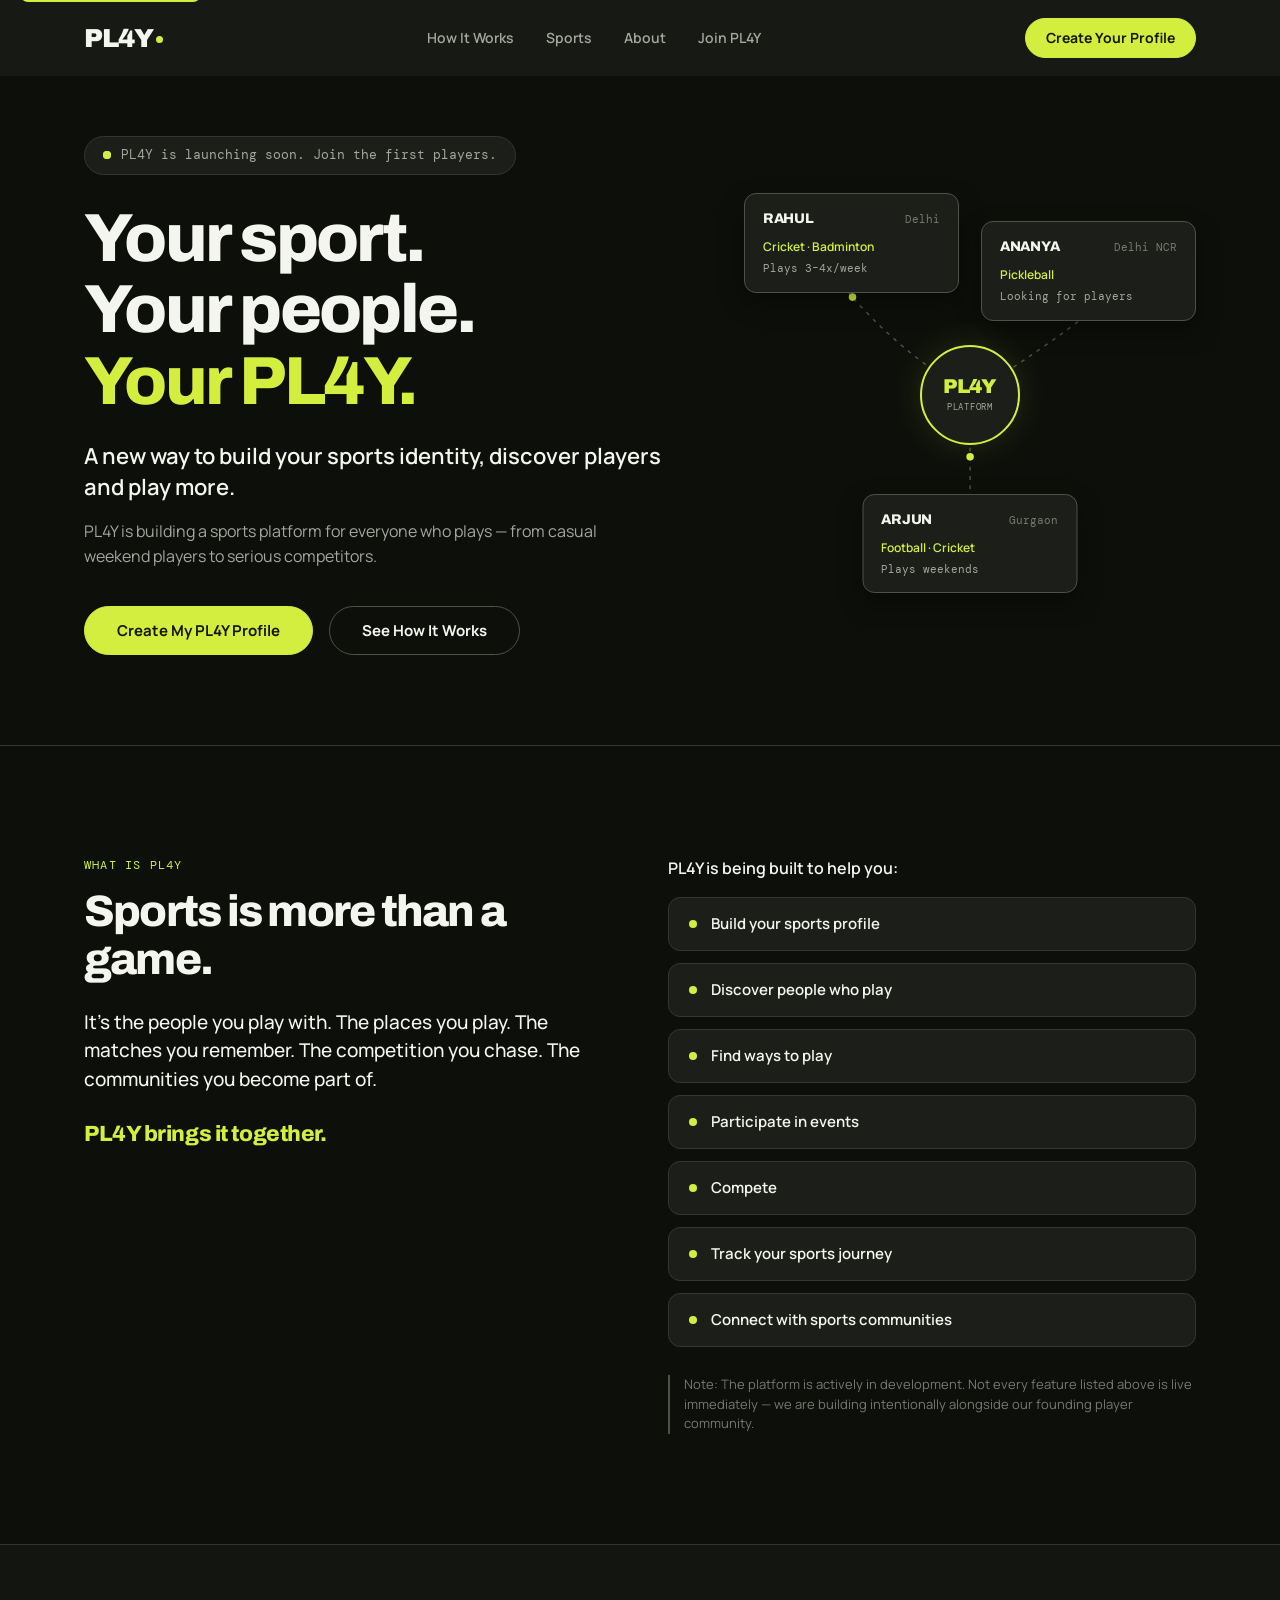
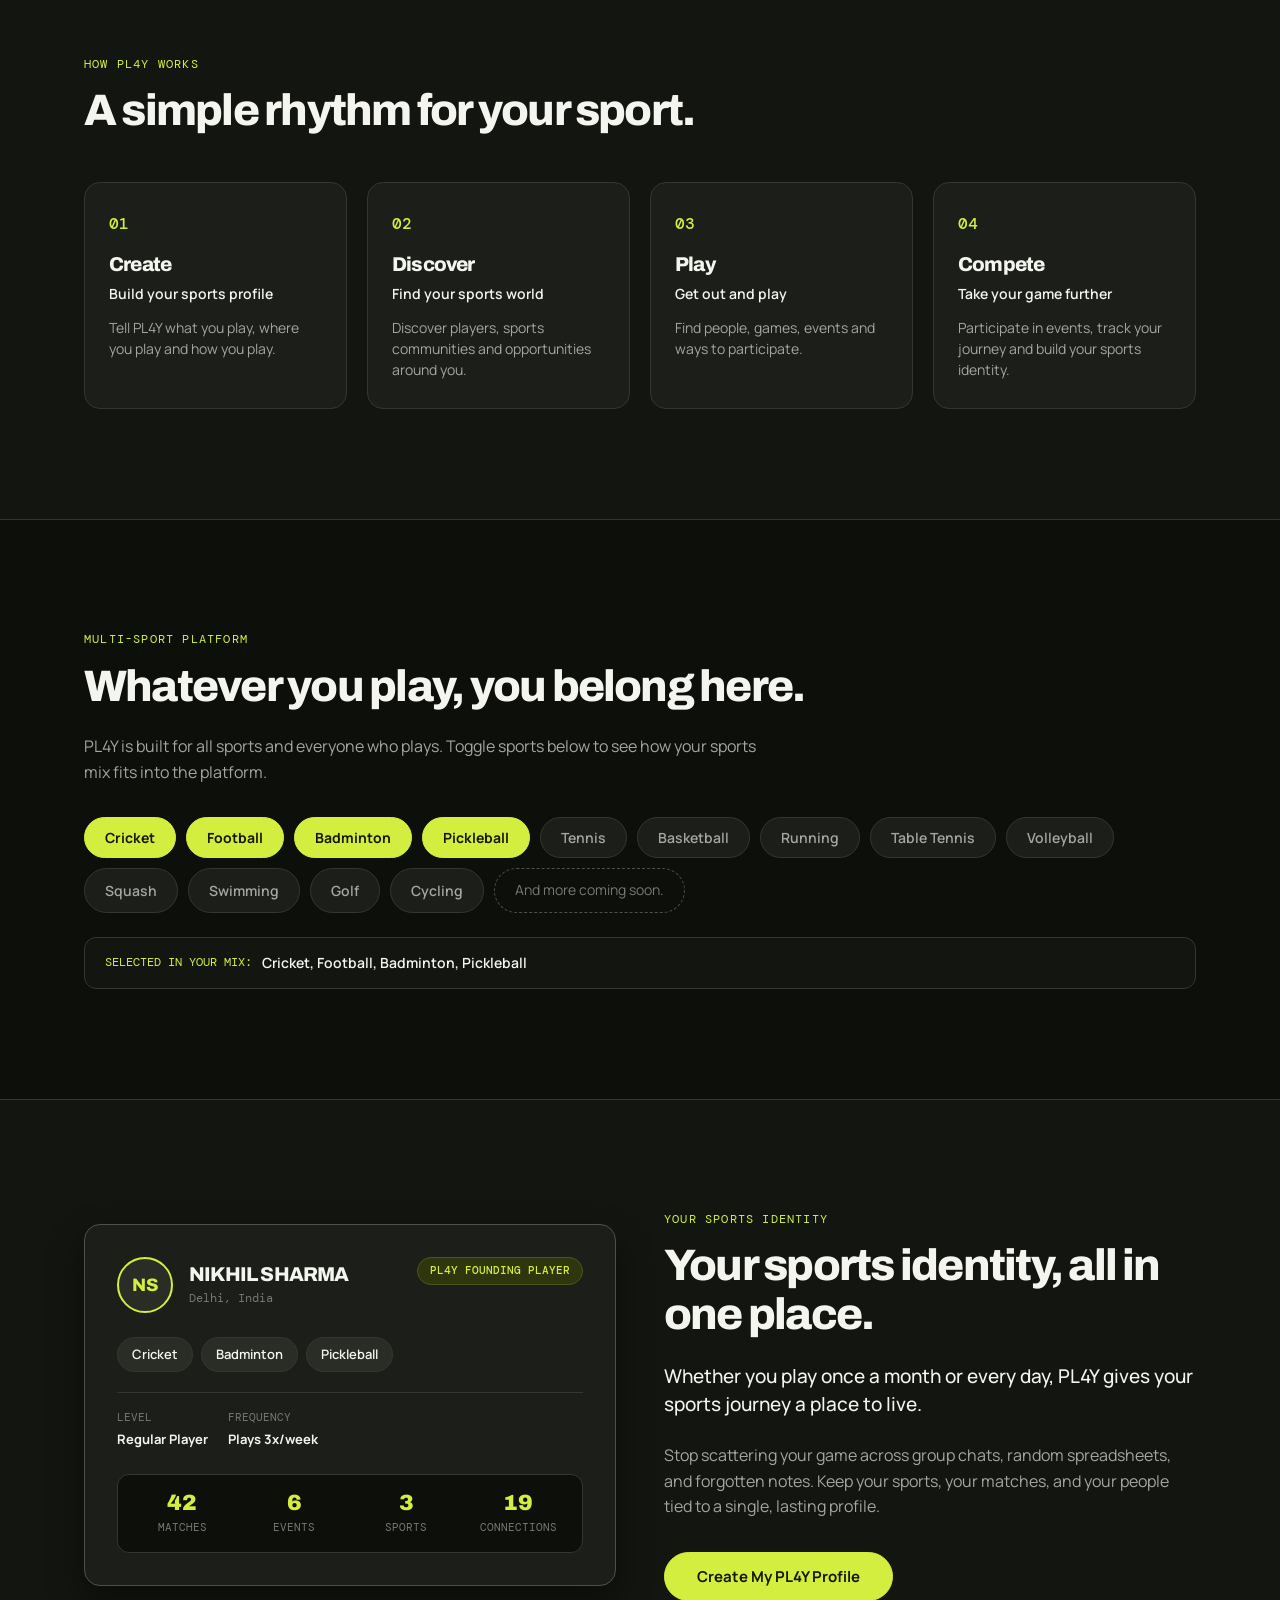
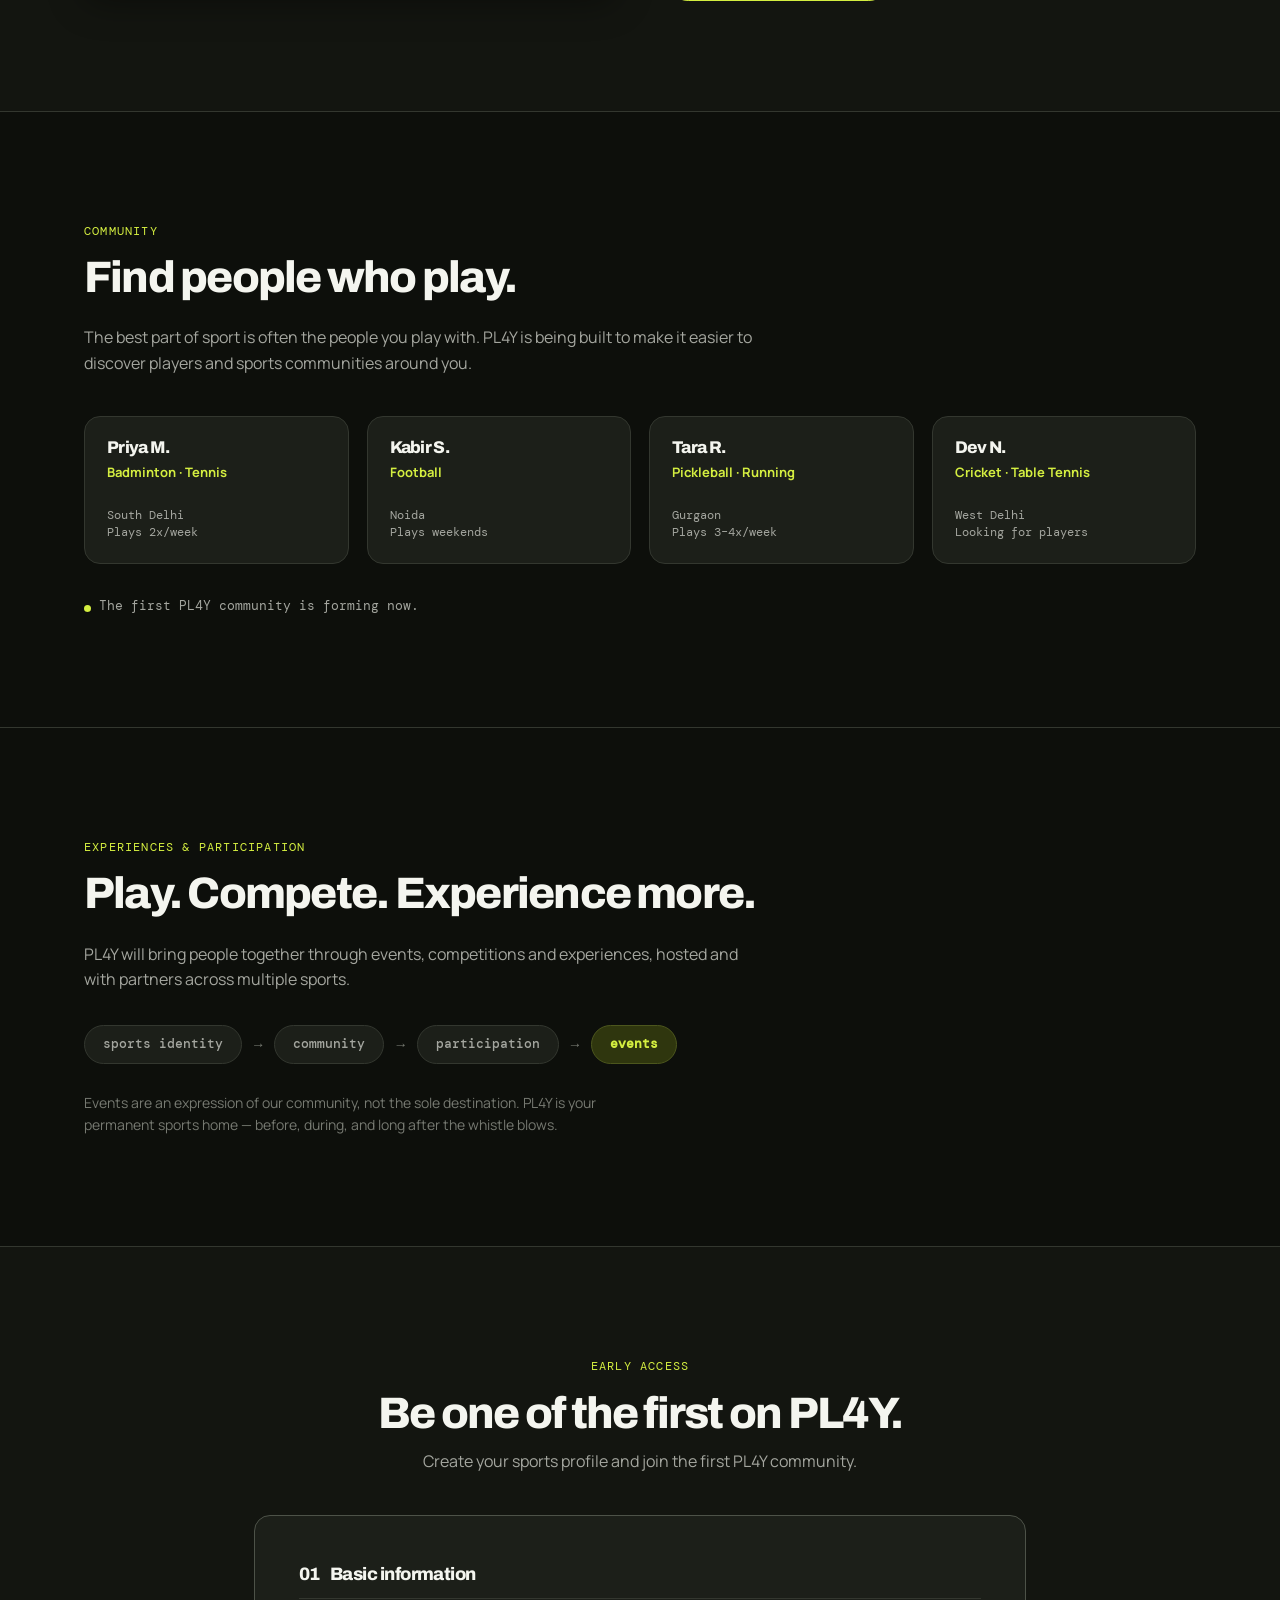
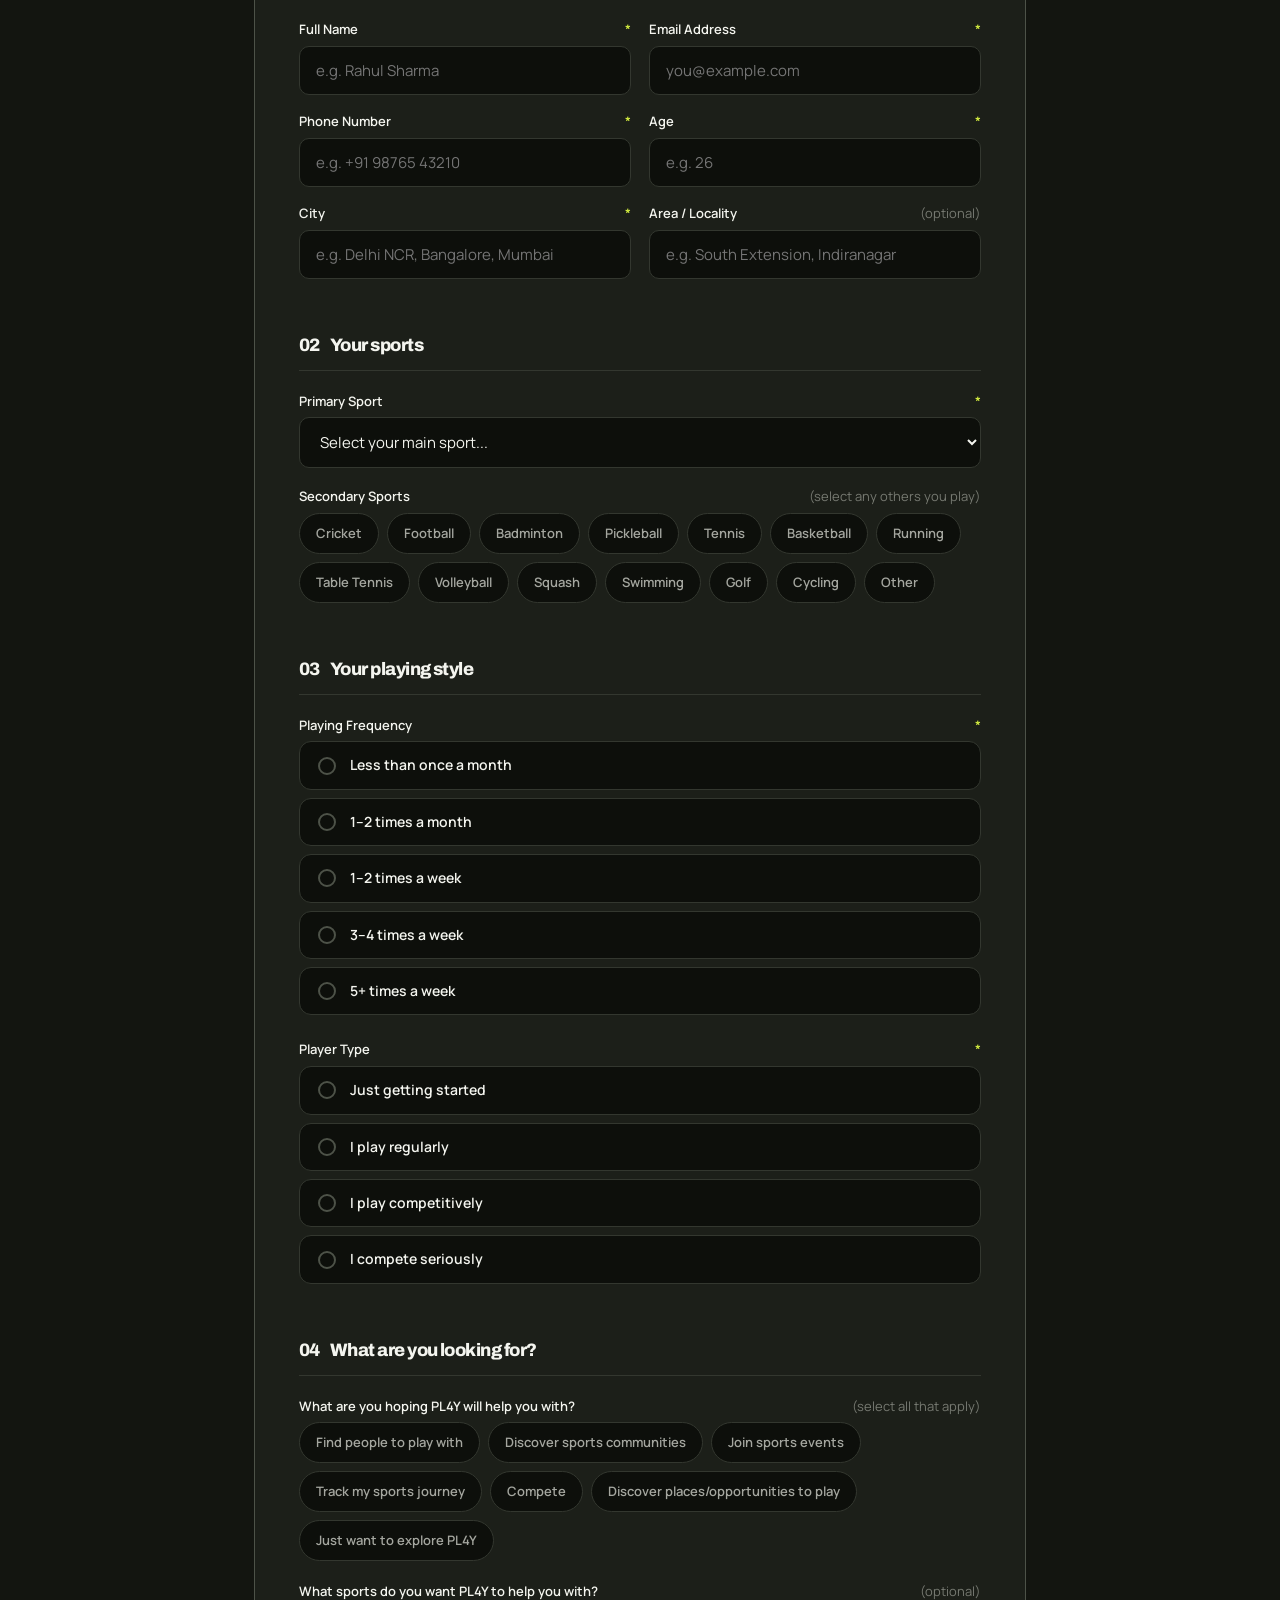
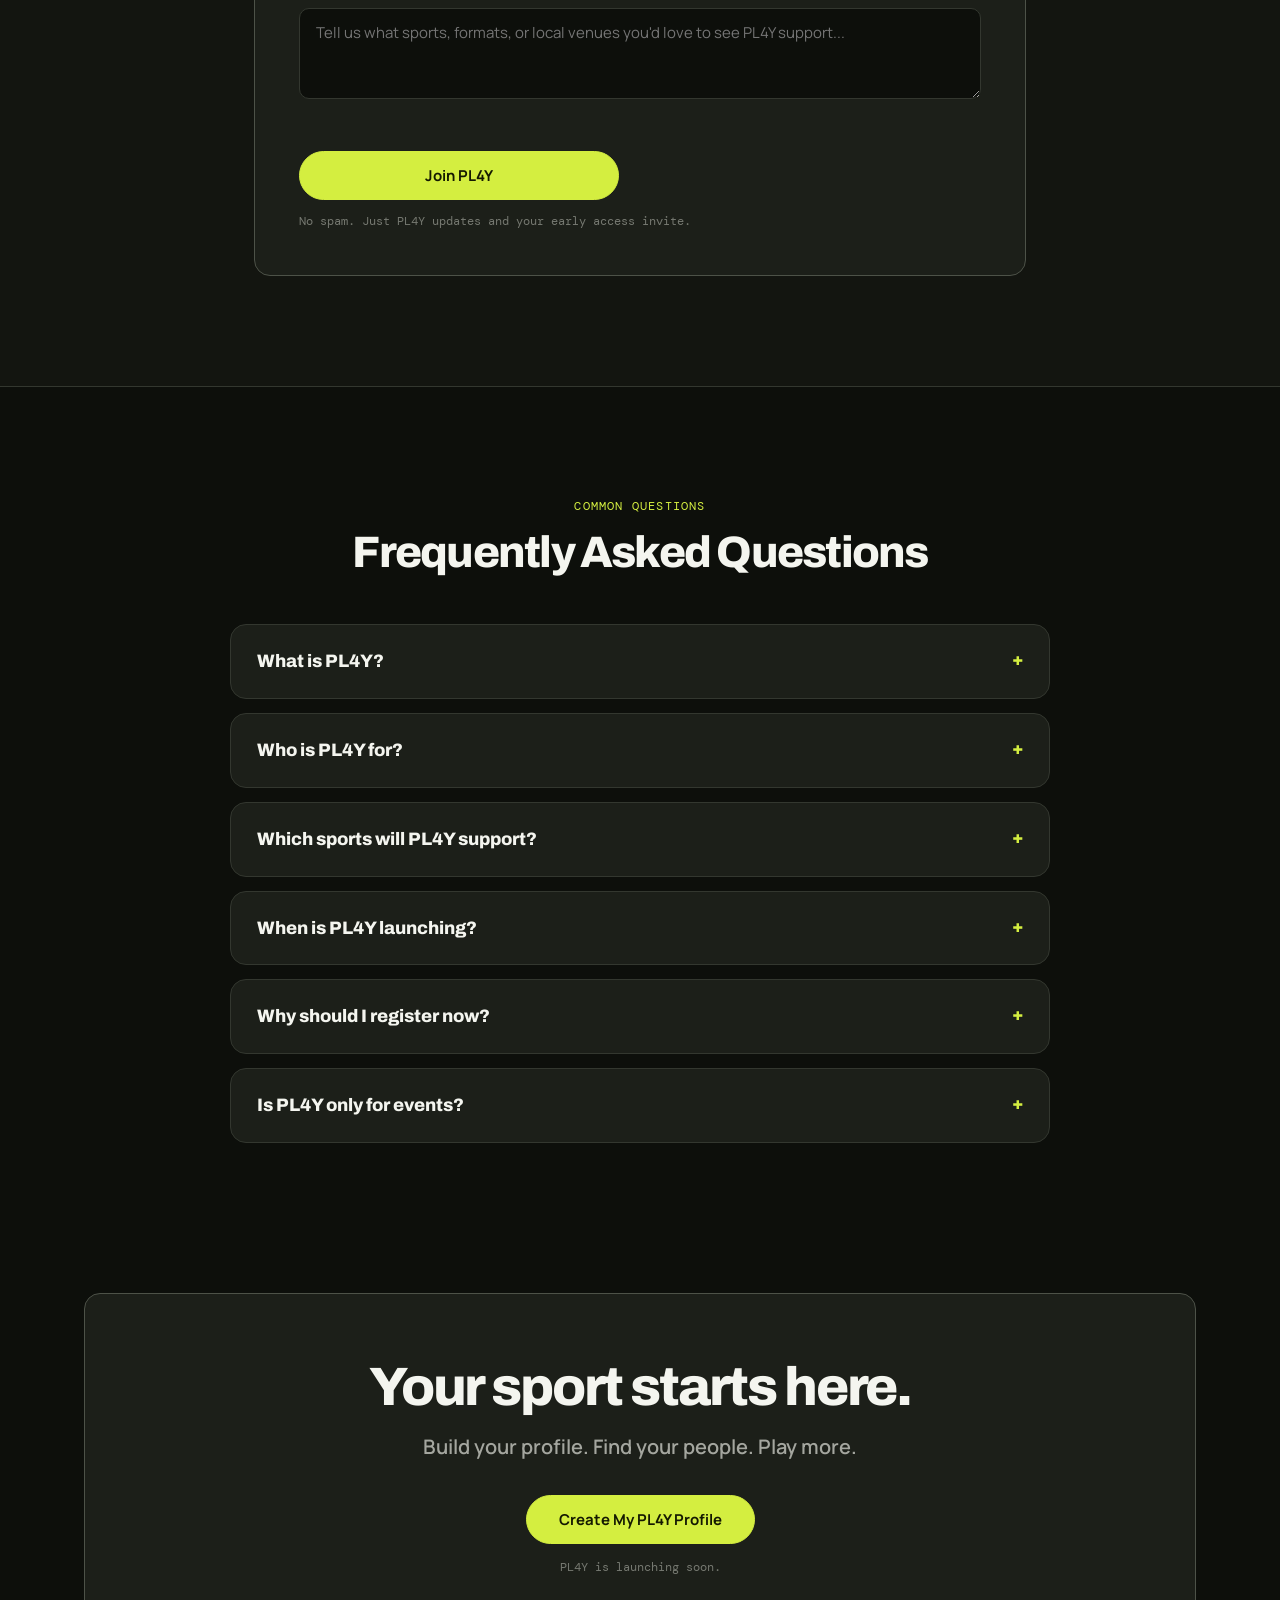
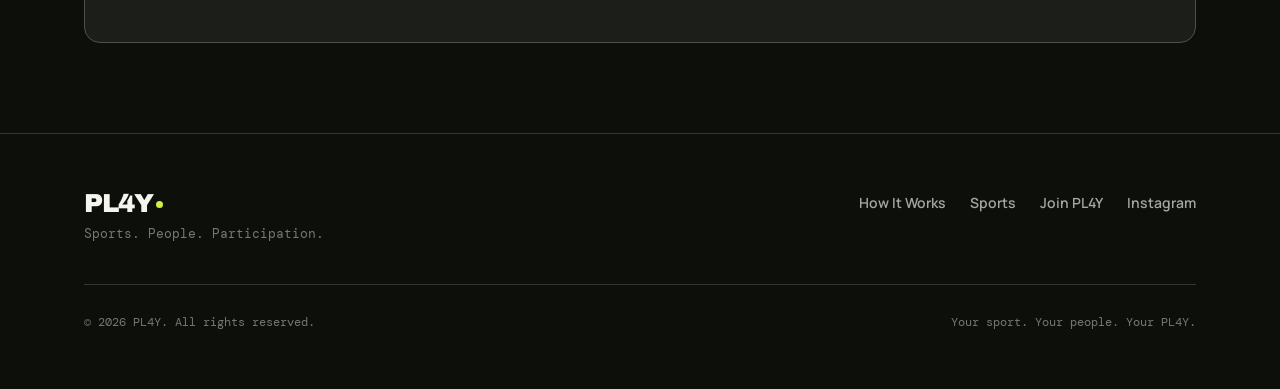
==== commit a9a623ae: "fix: update Instagram link in footer Update the Instagram URL to point to the official PL4Y account " ====
--- a/index.html
+++ b/index.html
@@ -2348,8 +2348,7 @@
             <li><a href="#how-it-works">How It Works</a></li>
             <li><a href="#sports">Sports</a></li>
             <li><a href="#register" class="cta-trigger">Join PL4Y</a></li>
-            <li><a href="https://instagram.com" target="_blank" rel="noopener noreferrer">Instagram</a></li>
-            <li><a href="#register">Contact</a></li>
+            <li><a href="https://www.instagram.com/pl4y.co?stkn=cnY4cTJoMm8zNmQ3&utm_source=qr" target="_blank" rel="noopener noreferrer">Instagram</a></li>
           </ul>
         </div>
 
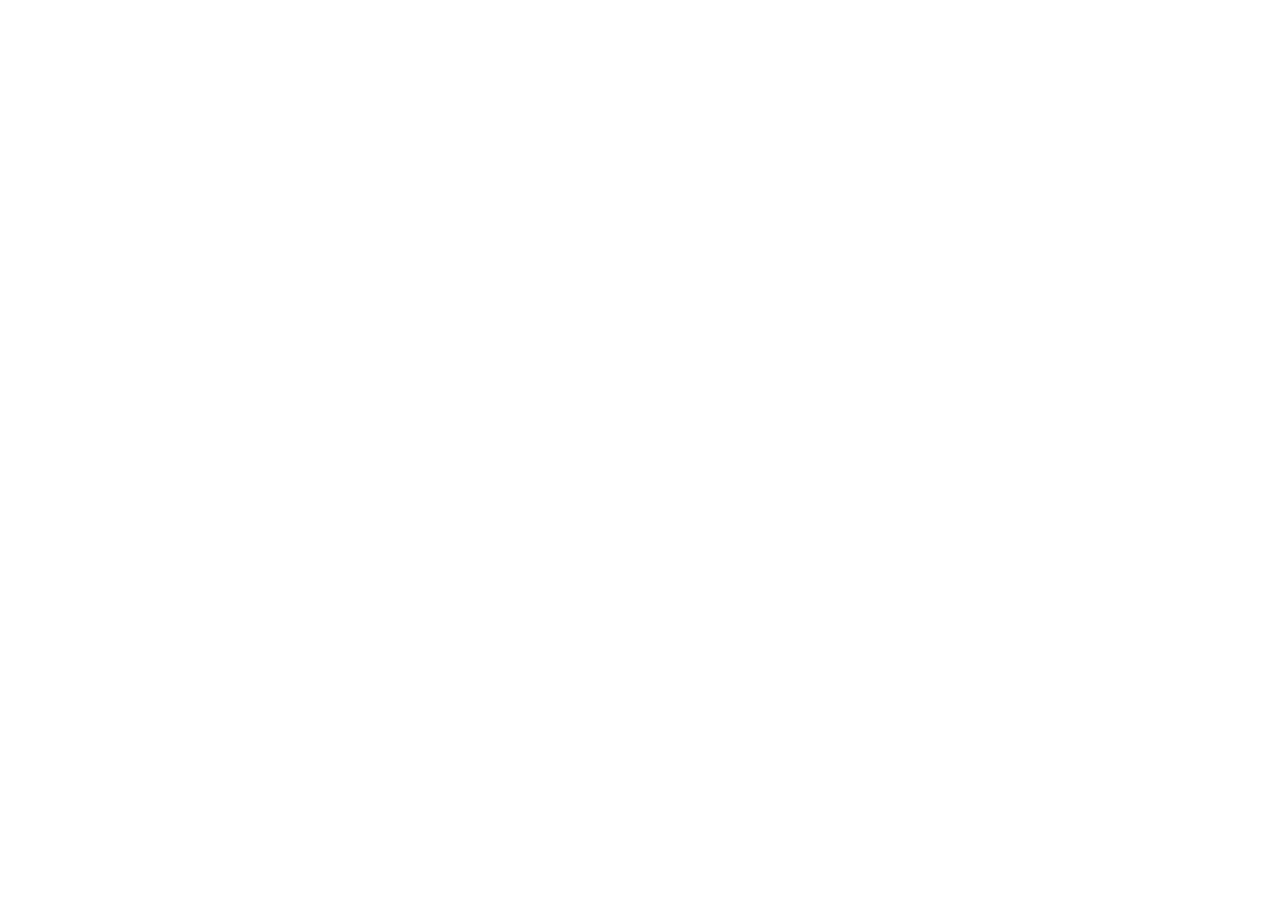
==== commit 80a341d4: "refactor: restructure application layout and styles Migrate design tokens to global CSS, clean up in" ====
--- a/index.html
+++ b/index.html
@@ -2,7 +2,7 @@
 <html lang="en">
   <head>
     <meta charset="UTF-8" />
-    <meta name="viewport" content="width=device-width, initial-scale=1.0" />
+    <meta name="viewport" content="width=device-width, initial-scale=1.0, maximum-scale=1.0, user-scalable=no" />
     <title>PL4Y — Your Sport. Your People. Your PL4Y.</title>
     <meta name="description" content="A new way to build your sports identity, discover players and play more. PL4Y is a sports technology platform for everyone who plays." />
     
@@ -21,2944 +21,10 @@
     <!-- Google Fonts -->
     <link rel="preconnect" href="https://fonts.googleapis.com" />
     <link rel="preconnect" href="https://fonts.gstatic.com" crossorigin />
-    <link href="https://fonts.googleapis.com/css2?family=Archivo:wght@800;900&family=DM+Mono:wght@400;500&family=Manrope:wght@400;500;600;700;800&display=swap" rel="stylesheet" />
-
-    <style>
-      /* ==========================================================================
-         PL4Y DESIGN TOKENS
-         ========================================================================== */
-      :root {
-        --ground: oklch(0.165 0.010 128);      /* near-black, faint green cast */
-        --ground-2: oklch(0.192 0.011 128);
-        --surface: oklch(0.232 0.012 128);
-        --surface-2: oklch(0.290 0.014 128);
-        --line: oklch(0.330 0.014 128);
-        --line-strong: oklch(0.430 0.016 128);
-        --ink: oklch(0.968 0.008 120);
-        --ink-2: oklch(0.720 0.010 120);
-        --ink-3: oklch(0.570 0.012 120);
-        --brand: oklch(0.900 0.190 118);      /* electric lime */
-        --brand-ink: oklch(0.200 0.055 118);
-        --brand-soft: oklch(0.315 0.060 118);
-        --brand-line: oklch(0.430 0.080 118);
-        --crit: oklch(0.680 0.165 27);
-        --r: 16px;
-      }
-
-      /* ==========================================================================
-         RESET & BASE STYLES
-         ========================================================================== */
-      *, *::before, *::after {
-        box-sizing: border-box;
-        margin: 0;
-        padding: 0;
-      }
-
-      html {
-        scroll-behavior: smooth;
-        color-scheme: dark;
-        background-color: var(--ground);
-      }
-
-      body {
-        background-color: var(--ground);
-        color: var(--ink);
-        font-family: 'Manrope', system-ui, -apple-system, sans-serif;
-        font-size: 16px;
-        line-height: 1.6;
-        -webkit-font-smoothing: antialiased;
-        -moz-osx-font-smoothing: grayscale;
-        overflow-x: hidden;
-        min-height: 100vh;
-      }
-
-      /* ==========================================================================
-         TYPOGRAPHY
-         ========================================================================== */
-      h1, h2, h3, h4, .font-heading {
-        font-family: 'Archivo', system-ui, -apple-system, sans-serif;
-        font-weight: 800;
-        letter-spacing: -0.04em;
-        line-height: 1.1;
-        color: var(--ink);
-      }
-
-      .font-mono {
-        font-family: 'DM Mono', ui-monospace, SFMono-Regular, monospace;
-      }
-
-      p {
-        color: var(--ink-2);
-        max-width: 68ch;
-      }
-
-      a {
-        color: inherit;
-        text-decoration: none;
-      }
-
-      /* ==========================================================================
-         LAYOUT & UTILITIES
-         ========================================================================== */
-      .container {
-        width: 100%;
-        max-width: 1160px;
-        margin-left: auto;
-        margin-right: auto;
-        padding-left: 24px;
-        padding-right: 24px;
-      }
-
-      @media (max-width: 640px) {
-        .container {
-          padding-left: 18px;
-          padding-right: 18px;
-        }
-      }
-
-      .section-gap {
-        padding-top: 110px;
-        padding-bottom: 110px;
-      }
-
-      @media (max-width: 768px) {
-        .section-gap {
-          padding-top: 72px;
-          padding-bottom: 72px;
-        }
-      }
-
-      /* ==========================================================================
-         ACCESSIBILITY & FOCUS
-         ========================================================================== */
-      :focus-visible {
-        outline: 2px solid var(--brand);
-        outline-offset: 3px;
-      }
-
-      .skip-link {
-        position: absolute;
-        top: -40px;
-        left: 20px;
-        background: var(--brand);
-        color: var(--brand-ink);
-        padding: 8px 16px;
-        font-weight: 700;
-        border-radius: 8px;
-        z-index: 10000;
-        transition: top 0.2s;
-      }
-      .skip-link:focus {
-        top: 20px;
-      }
-
-      @media (prefers-reduced-motion: reduce) {
-        *, ::before, ::after {
-          animation-duration: 0.01ms !important;
-          animation-iteration-count: 1 !important;
-          transition-duration: 0.01ms !important;
-          scroll-behavior: auto !important;
-        }
-      }
-
-      /* ==========================================================================
-         BUTTONS & PILLS
-         ========================================================================== */
-      .btn {
-        display: inline-flex;
-        align-items: center;
-        justify-content: center;
-        gap: 8px;
-        font-family: 'Manrope', system-ui, sans-serif;
-        font-weight: 700;
-        font-size: 15px;
-        line-height: 1;
-        padding: 16px 32px;
-        border-radius: 9999px;
-        cursor: pointer;
-        transition: transform 0.15s ease, background-color 0.15s ease, border-color 0.15s ease, color 0.15s ease;
-        text-decoration: none;
-        white-space: nowrap;
-        border: 1px solid transparent;
-        min-height: 48px;
-      }
-
-      .btn-primary {
-        background-color: var(--brand);
-        color: var(--brand-ink);
-        border-color: var(--brand);
-      }
-
-      .btn-primary:hover {
-        background-color: oklch(0.93 0.19 118);
-        transform: translateY(-1px);
-      }
-
-      .btn-ghost {
-        background-color: transparent;
-        color: var(--ink);
-        border-color: var(--line-strong);
-      }
-
-      .btn-ghost:hover {
-        background-color: var(--surface);
-        border-color: var(--ink-3);
-      }
-
-      .btn-sm {
-        padding: 10px 20px;
-        font-size: 14px;
-        min-height: 40px;
-      }
-
-      .card {
-        background-color: var(--surface);
-        border: 1px solid var(--line);
-        border-radius: var(--r);
-        padding: 32px;
-        transition: border-color 0.2s ease, background-color 0.2s ease;
-      }
-
-      .card:hover {
-        border-color: var(--line-strong);
-      }
-
-      /* ==========================================================================
-         NAVIGATION
-         ========================================================================== */
-      .site-nav {
-        position: sticky;
-        top: 0;
-        z-index: 1000;
-        background-color: rgba(26, 30, 24, 0.75);
-        backdrop-filter: blur(14px);
-        -webkit-backdrop-filter: blur(14px);
-        border-bottom: 1px solid transparent;
-        transition: border-color 0.2s ease, background-color 0.2s ease;
-        height: 76px;
-      }
-
-      .site-nav.scrolled {
-        border-bottom-color: var(--line);
-        background-color: rgba(26, 30, 24, 0.94);
-      }
-
-      .nav-inner {
-        display: flex;
-        align-items: center;
-        justify-content: space-between;
-        height: 100%;
-      }
-
-      .brand-logo {
-        display: inline-flex;
-        align-items: center;
-        font-family: 'Archivo', sans-serif;
-        font-weight: 900;
-        font-size: 26px;
-        letter-spacing: -0.04em;
-        color: var(--ink);
-        line-height: 1;
-      }
-
-      .brand-dot {
-        display: inline-block;
-        width: 7px;
-        height: 7px;
-        background-color: var(--brand);
-        border-radius: 50%;
-        margin-left: 3px;
-        position: relative;
-        top: 2px;
-      }
-
-      .nav-links {
-        display: flex;
-        align-items: center;
-        gap: 32px;
-        list-style: none;
-      }
-
-      .nav-link {
-        font-size: 14px;
-        font-weight: 600;
-        color: var(--ink-2);
-        transition: color 0.15s ease;
-      }
-
-      .nav-link:hover {
-        color: var(--ink);
-      }
-
-      .nav-actions {
-        display: flex;
-        align-items: center;
-        gap: 20px;
-      }
-
-      /* Mobile Hamburger Menu */
-      .nav-toggle {
-        display: none;
-        background: transparent;
-        border: 1px solid var(--line);
-        border-radius: 8px;
-        width: 44px;
-        height: 44px;
-        padding: 10px;
-        cursor: pointer;
-        color: var(--ink);
-        flex-direction: column;
-        justify-content: space-around;
-      }
-
-      .nav-toggle span {
-        display: block;
-        height: 2px;
-        width: 100%;
-        background-color: var(--ink);
-        transition: transform 0.2s ease, opacity 0.2s ease;
-      }
-
-      .mobile-menu-sheet {
-        display: none;
-        position: fixed;
-        top: 76px;
-        left: 0;
-        right: 0;
-        bottom: 0;
-        background-color: var(--ground);
-        border-top: 1px solid var(--line);
-        padding: 32px 24px;
-        flex-direction: column;
-        gap: 24px;
-        z-index: 999;
-        overflow-y: auto;
-      }
-
-      .mobile-menu-sheet.is-open {
-        display: flex;
-      }
-
-      .mobile-nav-link {
-        font-size: 20px;
-        font-family: 'Archivo', sans-serif;
-        font-weight: 800;
-        color: var(--ink);
-        padding: 12px 0;
-        border-bottom: 1px solid var(--line);
-      }
-
-      @media (max-width: 860px) {
-        .nav-links, .nav-desktop-btn {
-          display: none;
-        }
-        .nav-toggle {
-          display: flex;
-        }
-      }
-
-      /* ==========================================================================
-         HERO SECTION
-         ========================================================================== */
-      .hero-section {
-        padding-top: 60px;
-        padding-bottom: 90px;
-        position: relative;
-      }
-
-      .hero-grid {
-        display: grid;
-        grid-template-columns: 1.15fr 0.85fr;
-        gap: 48px;
-        align-items: center;
-      }
-
-      .hero-pill-badge {
-        display: inline-flex;
-        align-items: center;
-        gap: 10px;
-        background-color: var(--surface);
-        border: 1px solid var(--line);
-        padding: 8px 18px;
-        border-radius: 9999px;
-        font-family: 'DM Mono', monospace;
-        font-size: 13px;
-        color: var(--ink-2);
-        margin-bottom: 28px;
-      }
-
-      .pulse-dot-container {
-        position: relative;
-        width: 8px;
-        height: 8px;
-      }
-
-      .pulse-dot {
-        position: absolute;
-        width: 8px;
-        height: 8px;
-        background-color: var(--brand);
-        border-radius: 50%;
-      }
-
-      .pulse-ring {
-        position: absolute;
-        width: 100%;
-        height: 100%;
-        background-color: var(--brand);
-        border-radius: 50%;
-        animation: pulseAnimation 2s cubic-bezier(0, 0, 0.2, 1) infinite;
-      }
-
-      @keyframes pulseAnimation {
-        0% { transform: scale(1); opacity: 0.8; }
-        70%, 100% { transform: scale(2.8); opacity: 0; }
-      }
-
-      .hero-headline {
-        font-size: clamp(40px, 5.8vw, 68px);
-        line-height: 1.05;
-        margin-bottom: 24px;
-        display: flex;
-        flex-direction: column;
-      }
-
-      .hero-headline .accent-line {
-        color: var(--brand);
-      }
-
-      .hero-sub {
-        font-size: clamp(18px, 2.2vw, 22px);
-        font-weight: 600;
-        color: var(--ink);
-        line-height: 1.4;
-        margin-bottom: 16px;
-      }
-
-      .hero-body {
-        font-size: 16px;
-        color: var(--ink-2);
-        line-height: 1.6;
-        margin-bottom: 36px;
-        max-width: 54ch;
-      }
-
-      .hero-cta-group {
-        display: flex;
-        flex-wrap: wrap;
-        gap: 16px;
-        align-items: center;
-      }
-
-      /* Hero Visual Diagram */
-      .hero-visual-wrapper {
-        position: relative;
-        width: 100%;
-        min-height: 420px;
-        display: flex;
-        align-items: center;
-        justify-content: center;
-      }
-
-      .diagram-canvas {
-        position: absolute;
-        top: 0;
-        left: 0;
-        width: 100%;
-        height: 100%;
-        pointer-events: none;
-      }
-
-      .diagram-container {
-        position: relative;
-        width: 100%;
-        height: 420px;
-      }
-
-      .core-node {
-        position: absolute;
-        top: 50%;
-        left: 50%;
-        transform: translate(-50%, -50%);
-        width: 100px;
-        height: 100px;
-        border-radius: 50%;
-        background-color: var(--surface);
-        border: 2px solid var(--brand);
-        display: flex;
-        flex-direction: column;
-        align-items: center;
-        justify-content: center;
-        box-shadow: 0 0 35px rgba(230, 255, 77, 0.12);
-        z-index: 10;
-      }
-
-      .core-node-label {
-        font-family: 'Archivo', sans-serif;
-        font-weight: 900;
-        font-size: 20px;
-        color: var(--brand);
-        letter-spacing: -0.04em;
-        line-height: 1;
-      }
-
-      .core-node-sub {
-        font-family: 'DM Mono', monospace;
-        font-size: 9px;
-        color: var(--ink-2);
-        text-transform: uppercase;
-        letter-spacing: 0.08em;
-        margin-top: 4px;
-      }
-
-      .hero-player-card {
-        position: absolute;
-        background-color: var(--surface);
-        border: 1px solid var(--line-strong);
-        border-radius: 12px;
-        padding: 14px 18px;
-        width: 215px;
-        box-shadow: 0 10px 24px rgba(0, 0, 0, 0.35);
-        z-index: 5;
-        transition: transform 0.2s ease, border-color 0.2s ease;
-      }
-
-      .hero-player-card:hover {
-        border-color: var(--brand);
-        transform: translateY(-2px);
-      }
-
-      .hero-card-1 {
-        top: 8px;
-        left: 0;
-      }
-
-      .hero-card-2 {
-        top: 36px;
-        right: 0;
-      }
-
-      .hero-card-3 {
-        bottom: 12px;
-        left: 50%;
-        transform: translateX(-50%);
-      }
-
-      .player-header {
-        display: flex;
-        align-items: baseline;
-        justify-content: space-between;
-        margin-bottom: 6px;
-      }
-
-      .player-name {
-        font-family: 'Archivo', sans-serif;
-        font-weight: 800;
-        font-size: 14px;
-        color: var(--ink);
-        letter-spacing: -0.02em;
-      }
-
-      .player-loc {
-        font-family: 'DM Mono', monospace;
-        font-size: 11px;
-        color: var(--ink-3);
-      }
-
-      .player-sports {
-        font-size: 12px;
-        font-weight: 600;
-        color: var(--brand);
-        margin-bottom: 4px;
-      }
-
-      .player-meta {
-        font-family: 'DM Mono', monospace;
-        font-size: 11px;
-        color: var(--ink-2);
-      }
-
-      /* Mobile fallback for hero visual under 900px */
-      @media (max-width: 900px) {
-        .hero-grid {
-          grid-template-columns: 1fr;
-          gap: 40px;
-        }
-
-        .hero-visual-wrapper {
-          min-height: auto;
-        }
-
-        .diagram-container {
-          height: auto;
-          display: grid;
-          grid-template-columns: 1fr;
-          gap: 12px;
-        }
-
-        .diagram-canvas, .core-node {
-          display: none;
-        }
-
-        .hero-player-card {
-          position: static;
-          width: 100%;
-          transform: none !important;
-        }
-      }
-
-      /* ==========================================================================
-         WHAT IS PL4Y SECTION
-         ========================================================================== */
-      .what-is-grid {
-        display: grid;
-        grid-template-columns: 1fr 1fr;
-        gap: 56px;
-        align-items: start;
-      }
-
-      @media (max-width: 860px) {
-        .what-is-grid {
-          grid-template-columns: 1fr;
-          gap: 36px;
-        }
-      }
-
-      .section-eyebrow {
-        font-family: 'DM Mono', monospace;
-        font-size: 12px;
-        color: var(--brand);
-        text-transform: uppercase;
-        letter-spacing: 0.1em;
-        margin-bottom: 12px;
-        display: block;
-      }
-
-      .section-heading {
-        font-size: clamp(32px, 4vw, 44px);
-        margin-bottom: 24px;
-      }
-
-      .body-emphasis {
-        font-size: 19px;
-        line-height: 1.5;
-        color: var(--ink);
-        margin-bottom: 20px;
-        font-weight: 500;
-      }
-
-      .body-conclusion {
-        font-family: 'Archivo', sans-serif;
-        font-weight: 800;
-        font-size: 22px;
-        color: var(--brand);
-        letter-spacing: -0.02em;
-        margin-top: 24px;
-      }
-
-      .feature-list {
-        list-style: none;
-        display: flex;
-        flex-direction: column;
-        gap: 12px;
-        margin-bottom: 28px;
-      }
-
-      .feature-item {
-        display: flex;
-        align-items: center;
-        gap: 14px;
-        background-color: var(--surface);
-        border: 1px solid var(--line);
-        padding: 14px 20px;
-        border-radius: 12px;
-        font-weight: 600;
-        font-size: 15px;
-        color: var(--ink);
-        transition: border-color 0.15s ease;
-      }
-
-      .feature-item:hover {
-        border-color: var(--brand-line);
-      }
-
-      .feature-bullet {
-        width: 8px;
-        height: 8px;
-        background-color: var(--brand);
-        border-radius: 50%;
-        flex-shrink: 0;
-      }
-
-      .honest-note {
-        font-size: 13px;
-        color: var(--ink-3);
-        border-left: 2px solid var(--line-strong);
-        padding-left: 14px;
-        line-height: 1.5;
-      }
-
-      /* ==========================================================================
-         HOW PL4Y WORKS SECTION
-         ========================================================================== */
-      .works-grid {
-        display: grid;
-        grid-template-columns: repeat(4, 1fr);
-        gap: 20px;
-      }
-
-      @media (max-width: 960px) {
-        .works-grid {
-          grid-template-columns: repeat(2, 1fr);
-        }
-      }
-
-      @media (max-width: 580px) {
-        .works-grid {
-          grid-template-columns: 1fr;
-        }
-      }
-
-      .step-card {
-        background-color: var(--surface);
-        border: 1px solid var(--line);
-        border-radius: var(--r);
-        padding: 28px 24px;
-        display: flex;
-        flex-direction: column;
-        transition: transform 0.15s ease, border-color 0.15s ease;
-      }
-
-      .step-card:hover {
-        border-color: var(--brand-line);
-        transform: translateY(-2px);
-      }
-
-      .step-num {
-        font-family: 'DM Mono', monospace;
-        font-size: 16px;
-        font-weight: 500;
-        color: var(--brand);
-        margin-bottom: 16px;
-        display: inline-block;
-      }
-
-      .step-title {
-        font-size: 20px;
-        margin-bottom: 8px;
-        color: var(--ink);
-      }
-
-      .step-sub {
-        font-size: 14px;
-        font-weight: 600;
-        color: var(--ink);
-        margin-bottom: 12px;
-      }
-
-      .step-body {
-        font-size: 14px;
-        color: var(--ink-2);
-        line-height: 1.5;
-      }
-
-      /* ==========================================================================
-         SPORTS INTERACTIVE TOGGLE SECTION
-         ========================================================================== */
-      .sports-pills-wrap {
-        display: flex;
-        flex-wrap: wrap;
-        gap: 10px;
-        margin-top: 32px;
-        margin-bottom: 24px;
-      }
-
-      .sport-toggle-btn {
-        background-color: var(--surface);
-        color: var(--ink-2);
-        border: 1px solid var(--line);
-        padding: 10px 20px;
-        border-radius: 9999px;
-        font-family: 'Manrope', sans-serif;
-        font-size: 14px;
-        font-weight: 600;
-        cursor: pointer;
-        transition: all 0.15s ease;
-        user-select: none;
-      }
-
-      .sport-toggle-btn:hover {
-        border-color: var(--brand);
-        color: var(--ink);
-      }
-
-      .sport-toggle-btn.is-active {
-        background-color: var(--brand);
-        color: var(--brand-ink);
-        border-color: var(--brand);
-        font-weight: 700;
-      }
-
-      .sport-pill-more {
-        background-color: transparent;
-        color: var(--ink-3);
-        border: 1px dashed var(--line-strong);
-        padding: 10px 20px;
-        border-radius: 9999px;
-        font-family: 'Manrope', sans-serif;
-        font-size: 14px;
-        cursor: default;
-      }
-
-      .sports-live-line {
-        background-color: var(--ground-2);
-        border: 1px solid var(--line);
-        border-radius: 12px;
-        padding: 14px 20px;
-        font-size: 14px;
-        color: var(--ink-2);
-        display: flex;
-        align-items: center;
-        gap: 10px;
-      }
-
-      .live-line-label {
-        font-family: 'DM Mono', monospace;
-        font-size: 12px;
-        color: var(--brand);
-        text-transform: uppercase;
-      }
-
-      .live-line-content {
-        color: var(--ink);
-        font-weight: 600;
-      }
-
-      /* ==========================================================================
-         PLAYER PROFILE MOCKUP SECTION
-         ========================================================================== */
-      .profile-section-grid {
-        display: grid;
-        grid-template-columns: 1fr 1fr;
-        gap: 48px;
-        align-items: center;
-      }
-
-      @media (max-width: 860px) {
-        .profile-section-grid {
-          grid-template-columns: 1fr;
-        }
-      }
-
-      .mock-profile-card {
-        background-color: var(--surface);
-        border: 1px solid var(--line-strong);
-        border-radius: var(--r);
-        padding: 32px;
-        box-shadow: 0 16px 36px rgba(0, 0, 0, 0.4);
-      }
-
-      .profile-card-header {
-        display: flex;
-        justify-content: space-between;
-        align-items: flex-start;
-        margin-bottom: 24px;
-      }
-
-      .profile-avatar-row {
-        display: flex;
-        align-items: center;
-        gap: 16px;
-      }
-
-      .profile-avatar {
-        width: 56px;
-        height: 56px;
-        background-color: var(--surface-2);
-        border: 2px solid var(--brand);
-        border-radius: 50%;
-        display: flex;
-        align-items: center;
-        justify-content: center;
-        font-family: 'Archivo', sans-serif;
-        font-weight: 800;
-        font-size: 18px;
-        color: var(--brand);
-      }
-
-      .profile-name {
-        font-size: 20px;
-        margin-bottom: 4px;
-      }
-
-      .profile-location {
-        font-family: 'DM Mono', monospace;
-        font-size: 12px;
-        color: var(--ink-3);
-      }
-
-      .profile-badge-status {
-        background-color: var(--brand-soft);
-        color: var(--brand);
-        border: 1px solid var(--brand-line);
-        padding: 4px 12px;
-        border-radius: 9999px;
-        font-family: 'DM Mono', monospace;
-        font-size: 11px;
-        font-weight: 500;
-      }
-
-      .profile-chips {
-        display: flex;
-        flex-wrap: wrap;
-        gap: 8px;
-        margin-bottom: 20px;
-      }
-
-      .profile-chip {
-        background-color: var(--surface-2);
-        border: 1px solid var(--line);
-        padding: 6px 14px;
-        border-radius: 9999px;
-        font-size: 13px;
-        font-weight: 600;
-        color: var(--ink);
-      }
-
-      .profile-details-row {
-        display: flex;
-        gap: 20px;
-        margin-bottom: 24px;
-        padding-top: 16px;
-        border-top: 1px solid var(--line);
-      }
-
-      .profile-detail-item {
-        font-size: 13px;
-      }
-
-      .detail-label {
-        font-family: 'DM Mono', monospace;
-        font-size: 11px;
-        color: var(--ink-3);
-        display: block;
-        margin-bottom: 2px;
-      }
-
-      .detail-val {
-        font-weight: 700;
-        color: var(--ink);
-      }
-
-      .stat-strip {
-        display: grid;
-        grid-template-columns: repeat(4, 1fr);
-        background-color: var(--ground);
-        border: 1px solid var(--line);
-        border-radius: 12px;
-        padding: 16px 12px;
-        text-align: center;
-        gap: 8px;
-      }
-
-      .stat-box-val {
-        font-family: 'Archivo', sans-serif;
-        font-weight: 900;
-        font-size: 22px;
-        color: var(--brand);
-        line-height: 1.1;
-      }
-
-      .stat-box-label {
-        font-family: 'DM Mono', monospace;
-        font-size: 11px;
-        color: var(--ink-3);
-        margin-top: 4px;
-        text-transform: uppercase;
-      }
-
-      /* ==========================================================================
-         COMMUNITY SECTION
-         ========================================================================== */
-      .community-cards-grid {
-        display: grid;
-        grid-template-columns: repeat(4, 1fr);
-        gap: 18px;
-        margin-top: 40px;
-        margin-bottom: 28px;
-      }
-
-      @media (max-width: 990px) {
-        .community-cards-grid {
-          grid-template-columns: repeat(2, 1fr);
-        }
-      }
-
-      @media (max-width: 560px) {
-        .community-cards-grid {
-          grid-template-columns: 1fr;
-        }
-      }
-
-      .player-mini-card {
-        background-color: var(--surface);
-        border: 1px solid var(--line);
-        border-radius: var(--r);
-        padding: 22px;
-        display: flex;
-        flex-direction: column;
-        justify-content: space-between;
-        transition: border-color 0.15s ease;
-      }
-
-      .player-mini-card:hover {
-        border-color: var(--brand-line);
-      }
-
-      .mini-player-top {
-        margin-bottom: 16px;
-      }
-
-      .mini-name {
-        font-size: 17px;
-        margin-bottom: 4px;
-        color: var(--ink);
-      }
-
-      .mini-sport {
-        font-size: 13px;
-        font-weight: 700;
-        color: var(--brand);
-        margin-bottom: 8px;
-      }
-
-      .mini-meta {
-        font-family: 'DM Mono', monospace;
-        font-size: 12px;
-        color: var(--ink-2);
-        line-height: 1.4;
-      }
-
-      .community-forming-note {
-        font-family: 'DM Mono', monospace;
-        font-size: 13px;
-        color: var(--ink-2);
-        display: inline-flex;
-        align-items: center;
-        gap: 8px;
-      }
-
-      /* ==========================================================================
-         EVENTS SECTION
-         ========================================================================== */
-      .events-hierarchy-chain {
-        display: flex;
-        flex-wrap: wrap;
-        align-items: center;
-        gap: 12px;
-        margin-top: 32px;
-        margin-bottom: 28px;
-      }
-
-      .chain-pill {
-        background-color: var(--surface);
-        border: 1px solid var(--line);
-        padding: 8px 18px;
-        border-radius: 9999px;
-        font-family: 'DM Mono', monospace;
-        font-size: 13px;
-        font-weight: 500;
-        color: var(--ink-2);
-      }
-
-      .chain-pill.highlight {
-        background-color: var(--brand-soft);
-        border-color: var(--brand-line);
-        color: var(--brand);
-        font-weight: 600;
-      }
-
-      .chain-arrow {
-        color: var(--ink-3);
-        font-family: 'DM Mono', monospace;
-        font-size: 14px;
-      }
-
-      /* ==========================================================================
-         EARLY ACCESS FORM
-         ========================================================================== */
-      .form-section-container {
-        max-width: 820px;
-        margin-left: auto;
-        margin-right: auto;
-      }
-
-      .form-card {
-        background-color: var(--surface);
-        border: 1px solid var(--line-strong);
-        border-radius: var(--r);
-        padding: 44px;
-      }
-
-      @media (max-width: 640px) {
-        .form-card {
-          padding: 24px 18px;
-        }
-      }
-
-      .form-fieldset {
-        border: none;
-        padding: 0;
-        margin: 0 0 36px 0;
-      }
-
-      .form-legend {
-        font-family: 'Archivo', sans-serif;
-        font-weight: 800;
-        font-size: 18px;
-        letter-spacing: -0.03em;
-        color: var(--ink);
-        margin-bottom: 20px;
-        display: flex;
-        align-items: center;
-        gap: 10px;
-        width: 100%;
-        border-bottom: 1px solid var(--line);
-        padding-bottom: 10px;
-      }
-
-      .form-grid-2 {
-        display: grid;
-        grid-template-columns: 1fr 1fr;
-        gap: 18px;
-      }
-
-      @media (max-width: 640px) {
-        .form-grid-2 {
-          grid-template-columns: 1fr;
-        }
-      }
-
-      .form-group {
-        display: flex;
-        flex-direction: column;
-        gap: 6px;
-        margin-bottom: 16px;
-      }
-
-      .form-label {
-        font-size: 13px;
-        font-weight: 600;
-        color: var(--ink);
-        display: flex;
-        align-items: center;
-        justify-content: space-between;
-      }
-
-      .form-label .req {
-        color: var(--brand);
-        margin-left: 2px;
-      }
-
-      .form-input, .form-select, .form-textarea {
-        width: 100%;
-        background-color: var(--ground);
-        border: 1px solid var(--line);
-        border-radius: 10px;
-        padding: 13px 16px;
-        font-family: 'Manrope', sans-serif;
-        font-size: 15px;
-        color: var(--ink);
-        transition: border-color 0.15s ease;
-      }
-
-      .form-input:focus, .form-select:focus, .form-textarea:focus {
-        border-color: var(--brand);
-        outline: none;
-      }
-
-      .form-input.has-error, .form-select.has-error {
-        border-color: var(--crit);
-      }
-
-      .field-error {
-        font-family: 'DM Mono', monospace;
-        font-size: 11px;
-        color: var(--crit);
-        margin-top: 4px;
-        display: none;
-      }
-
-      .field-error.is-visible {
-        display: block;
-      }
-
-      /* Custom pill checkboxes & radios */
-      .checkbox-pills-wrap {
-        display: flex;
-        flex-wrap: wrap;
-        gap: 8px;
-      }
-
-      .pill-checkbox-label, .pill-radio-label {
-        position: relative;
-        cursor: pointer;
-        user-select: none;
-      }
-
-      .pill-checkbox-label input, .pill-radio-label input {
-        position: absolute;
-        opacity: 0;
-        pointer-events: none;
-      }
-
-      .pill-box {
-        display: inline-block;
-        background-color: var(--ground);
-        border: 1px solid var(--line);
-        border-radius: 9999px;
-        padding: 9px 16px;
-        font-size: 13px;
-        font-weight: 600;
-        color: var(--ink-2);
-        transition: all 0.15s ease;
-      }
-
-      .pill-checkbox-label:hover .pill-box, .pill-radio-label:hover .pill-box {
-        border-color: var(--brand-line);
-        color: var(--ink);
-      }
-
-      .pill-checkbox-label input:checked + .pill-box,
-      .pill-radio-label input:checked + .pill-box {
-        background-color: var(--brand);
-        color: var(--brand-ink);
-        border-color: var(--brand);
-        font-weight: 700;
-      }
-
-      .pill-checkbox-label input:focus-visible + .pill-box,
-      .pill-radio-label input:focus-visible + .pill-box {
-        outline: 2px solid var(--brand);
-        outline-offset: 2px;
-      }
-
-      /* Radio rows */
-      .radio-rows-wrap {
-        display: flex;
-        flex-direction: column;
-        gap: 8px;
-      }
-
-      .radio-row-label {
-        display: flex;
-        align-items: center;
-        position: relative;
-        background-color: var(--ground);
-        border: 1px solid var(--line);
-        border-radius: 12px;
-        padding: 12px 18px;
-        cursor: pointer;
-        transition: all 0.15s ease;
-      }
-
-      .radio-row-label input {
-        position: absolute;
-        opacity: 0;
-        pointer-events: none;
-      }
-
-      .radio-row-label:hover {
-        border-color: var(--brand-line);
-      }
-
-      .radio-row-label.is-checked {
-        border-color: var(--brand);
-        background-color: var(--surface-2);
-      }
-
-      .radio-circle {
-        width: 18px;
-        height: 18px;
-        border: 2px solid var(--line-strong);
-        border-radius: 50%;
-        margin-right: 14px;
-        display: flex;
-        align-items: center;
-        justify-content: center;
-        flex-shrink: 0;
-        transition: all 0.15s ease;
-      }
-
-      .radio-row-label.is-checked .radio-circle {
-        border-color: var(--brand);
-      }
-
-      .radio-circle-inner {
-        width: 8px;
-        height: 8px;
-        border-radius: 50%;
-        background-color: var(--brand);
-        display: none;
-      }
-
-      .radio-row-label.is-checked .radio-circle-inner {
-        display: block;
-      }
-
-      .radio-row-text {
-        font-size: 14px;
-        font-weight: 600;
-        color: var(--ink);
-      }
-
-      .submit-group {
-        margin-top: 32px;
-        display: flex;
-        flex-direction: column;
-        gap: 12px;
-        align-items: flex-start;
-      }
-
-      .submit-notice {
-        font-family: 'DM Mono', monospace;
-        font-size: 12px;
-        color: var(--ink-3);
-      }
-
-      .form-general-error {
-        background-color: rgba(220, 38, 38, 0.15);
-        border: 1px solid var(--crit);
-        border-radius: 10px;
-        padding: 14px 18px;
-        font-size: 14px;
-        color: var(--ink);
-        margin-bottom: 20px;
-        display: none;
-      }
-
-      .spinner {
-        display: inline-block;
-        width: 16px;
-        height: 16px;
-        border: 2px solid rgba(0, 0, 0, 0.3);
-        border-top-color: var(--brand-ink);
-        border-radius: 50%;
-        animation: spin 0.6s linear infinite;
-      }
-
-      @keyframes spin {
-        to { transform: rotate(360deg); }
-      }
-
-      /* Success Screen */
-      .form-success-card {
-        display: none;
-        background-color: var(--surface);
-        border: 1px solid var(--brand-line);
-        border-radius: var(--r);
-        padding: 56px 40px;
-        text-align: center;
-      }
-
-      .success-title {
-        font-size: clamp(48px, 8vw, 84px);
-        color: var(--brand);
-        line-height: 1;
-        margin-bottom: 20px;
-      }
-
-      .success-body {
-        font-size: 20px;
-        font-weight: 600;
-        color: var(--ink);
-        margin-bottom: 32px;
-        max-width: 48ch;
-        margin-left: auto;
-        margin-right: auto;
-      }
-
-      /* ==========================================================================
-         FAQ SECTION
-         ========================================================================== */
-      .faq-accordion {
-        display: flex;
-        flex-direction: column;
-        gap: 14px;
-        max-width: 820px;
-        margin-left: auto;
-        margin-right: auto;
-      }
-
-      .faq-item {
-        background-color: var(--surface);
-        border: 1px solid var(--line);
-        border-radius: var(--r);
-        overflow: hidden;
-        transition: border-color 0.15s ease;
-      }
-
-      .faq-item[open] {
-        border-color: var(--line-strong);
-      }
-
-      .faq-summary {
-        padding: 22px 26px;
-        font-family: 'Archivo', sans-serif;
-        font-weight: 800;
-        font-size: 18px;
-        color: var(--ink);
-        cursor: pointer;
-        list-style: none;
-        display: flex;
-        justify-content: space-between;
-        align-items: center;
-        user-select: none;
-      }
-
-      .faq-summary::-webkit-details-marker {
-        display: none;
-      }
-
-      .faq-icon {
-        font-family: 'DM Mono', monospace;
-        font-size: 18px;
-        color: var(--brand);
-        transition: transform 0.2s ease;
-        margin-left: 16px;
-        flex-shrink: 0;
-      }
-
-      .faq-item[open] .faq-icon {
-        transform: rotate(45deg);
-      }
-
-      .faq-content {
-        padding: 0 26px 24px 26px;
-        font-size: 15px;
-        line-height: 1.6;
-        color: var(--ink-2);
-      }
-
-      /* ==========================================================================
-         FINAL CTA SECTION
-         ========================================================================== */
-      .final-cta-card {
-        background-color: var(--surface);
-        border: 1px solid var(--line-strong);
-        border-radius: var(--r);
-        padding: 64px 32px;
-        text-align: center;
-        display: flex;
-        flex-direction: column;
-        align-items: center;
-      }
-
-      .final-cta-title {
-        font-size: clamp(36px, 5vw, 54px);
-        margin-bottom: 14px;
-      }
-
-      .final-cta-sub {
-        font-size: 20px;
-        font-weight: 600;
-        color: var(--ink-2);
-        margin-bottom: 32px;
-      }
-
-      .final-cta-meta {
-        font-family: 'DM Mono', monospace;
-        font-size: 12px;
-        color: var(--ink-3);
-        margin-top: 14px;
-      }
-
-      /* ==========================================================================
-         FOOTER
-         ========================================================================== */
-      .site-footer {
-        border-top: 1px solid var(--line);
-        background-color: var(--ground);
-        padding-top: 56px;
-        padding-bottom: 56px;
-      }
-
-      .footer-top {
-        display: flex;
-        justify-content: space-between;
-        align-items: flex-start;
-        flex-wrap: wrap;
-        gap: 32px;
-        margin-bottom: 40px;
-      }
-
-      .footer-brand-wrap {
-        display: flex;
-        flex-direction: column;
-        gap: 8px;
-      }
-
-      .footer-tagline {
-        font-family: 'DM Mono', monospace;
-        font-size: 13px;
-        color: var(--ink-3);
-      }
-
-      .footer-nav {
-        display: flex;
-        flex-wrap: wrap;
-        gap: 24px;
-        list-style: none;
-      }
-
-      .footer-nav a {
-        font-size: 14px;
-        font-weight: 600;
-        color: var(--ink-2);
-        transition: color 0.15s ease;
-      }
-
-      .footer-nav a:hover {
-        color: var(--brand);
-      }
-
-      .footer-bottom {
-        border-top: 1px solid var(--line);
-        padding-top: 28px;
-        display: flex;
-        justify-content: space-between;
-        align-items: center;
-        flex-wrap: wrap;
-        gap: 16px;
-        font-family: 'DM Mono', monospace;
-        font-size: 12px;
-        color: var(--ink-3);
-      }
-
-      /* ==========================================================================
-         MOBILE STICKY CTA
-         ========================================================================== */
-      .mobile-sticky-bar {
-        display: none;
-        position: fixed;
-        bottom: 0;
-        left: 0;
-        right: 0;
-        background-color: rgba(26, 30, 24, 0.95);
-        backdrop-filter: blur(14px);
-        -webkit-backdrop-filter: blur(14px);
-        border-top: 1px solid var(--line);
-        padding: 12px 18px;
-        z-index: 998;
-        transform: translateY(100%);
-        transition: transform 0.25s ease;
-      }
-
-      .mobile-sticky-bar.is-visible {
-        transform: translateY(0);
-      }
-
-      .mobile-sticky-bar .btn {
-        width: 100%;
-        min-height: 48px;
-      }
-
-      @media (max-width: 860px) {
-        .mobile-sticky-bar {
-          display: block;
-        }
-      }
-    </style>
+    <link href="https://fonts.googleapis.com/css2?family=Archivo:wght@700;800;900&family=DM+Mono:wght@400;500&family=Manrope:wght@400;500;600;700;800&display=swap" rel="stylesheet" />
   </head>
-
-  <body>
-    <a href="#register" class="skip-link">Skip to registration</a>
-
-    <!-- ==========================================================================
-         STICKY NAVIGATION
-         ========================================================================== -->
-    <header class="site-nav" id="main-nav">
-      <div class="container nav-inner">
-        <a href="#" class="brand-logo" aria-label="PL4Y Home">
-          PL4Y<span class="brand-dot" aria-hidden="true"></span>
-        </a>
-
-        <nav aria-label="Primary navigation">
-          <ul class="nav-links">
-            <li><a href="#how-it-works" class="nav-link">How It Works</a></li>
-            <li><a href="#sports" class="nav-link">Sports</a></li>
-            <li><a href="#about" class="nav-link">About</a></li>
-            <li><a href="#register" class="nav-link">Join PL4Y</a></li>
-          </ul>
-        </nav>
-
-        <div class="nav-actions">
-          <a href="#register" class="btn btn-primary btn-sm nav-desktop-btn cta-trigger">
-            Create Your Profile
-          </a>
-
-          <button 
-            type="button" 
-            class="nav-toggle" 
-            id="mobile-menu-toggle"
-            aria-label="Toggle navigation menu"
-            aria-expanded="false"
-            aria-controls="mobile-menu-drawer"
-          >
-            <span></span>
-            <span></span>
-            <span></span>
-          </button>
-        </div>
-      </div>
-    </header>
-
-    <!-- Mobile Drawer Sheet -->
-    <div class="mobile-menu-sheet" id="mobile-menu-drawer" aria-hidden="true">
-      <a href="#how-it-works" class="mobile-nav-link">How It Works</a>
-      <a href="#sports" class="mobile-nav-link">Sports</a>
-      <a href="#about" class="mobile-nav-link">About</a>
-      <a href="#register" class="mobile-nav-link">Join PL4Y</a>
-      <div style="margin-top: 24px;">
-        <a href="#register" class="btn btn-primary cta-trigger" style="width: 100%;">
-          Create Your Profile
-        </a>
-      </div>
-    </div>
-
-    <main>
-      <!-- ==========================================================================
-           HERO SECTION
-           ========================================================================== -->
-      <section class="hero-section" id="hero">
-        <div class="container hero-grid">
-          <div class="hero-content">
-            <div class="hero-pill-badge">
-              <span class="pulse-dot-container" aria-hidden="true">
-                <span class="pulse-ring"></span>
-                <span class="pulse-dot"></span>
-              </span>
-              <span>PL4Y is launching soon. Join the first players.</span>
-            </div>
-
-            <h1 class="hero-headline">
-              <span>Your sport.</span>
-              <span>Your people.</span>
-              <span class="accent-line">Your PL4Y.</span>
-            </h1>
-
-            <p class="hero-sub">
-              A new way to build your sports identity, discover players and play more.
-            </p>
-
-            <p class="hero-body">
-              PL4Y is building a sports platform for everyone who plays — from casual weekend players to serious competitors.
-            </p>
-
-            <div class="hero-cta-group">
-              <a href="#register" class="btn btn-primary cta-trigger">
-                Create My PL4Y Profile
-              </a>
-              <a href="#how-it-works" class="btn btn-ghost">
-                See How It Works
-              </a>
-            </div>
-          </div>
-
-          <!-- Hero Visual: Ecosystem Diagram -->
-          <div class="hero-visual-wrapper" aria-label="Ecosystem diagram representing players connected to the PL4Y platform">
-            <div class="diagram-container">
-              <!-- SVG Connection curves with traveling pulse animation -->
-              <svg class="diagram-canvas" viewBox="0 0 480 380" fill="none" xmlns="http://www.w3.org/2000/svg">
-                <!-- Path 1: Top-left card to center core -->
-                <path id="path-rahul" d="M 110 80 Q 160 140 240 190" stroke="var(--line-strong)" stroke-dasharray="4 6" stroke-width="1.5" />
-                <!-- Path 2: Top-right card to center core -->
-                <path id="path-ananya" d="M 370 100 Q 320 140 240 190" stroke="var(--line-strong)" stroke-dasharray="4 6" stroke-width="1.5" />
-                <!-- Path 3: Bottom card to center core -->
-                <path id="path-arjun" d="M 240 300 Q 240 250 240 190" stroke="var(--line-strong)" stroke-dasharray="4 6" stroke-width="1.5" />
-
-                <!-- Travelling lime pulses along paths -->
-                <circle r="4" fill="var(--brand)">
-                  <animateMotion dur="2.8s" repeatCount="indefinite" begin="0s">
-                    <mpath href="#path-rahul" />
-                  </animateMotion>
-                </circle>
-                <circle r="4" fill="var(--brand)">
-                  <animateMotion dur="2.8s" repeatCount="indefinite" begin="0.9s">
-                    <mpath href="#path-ananya" />
-                  </animateMotion>
-                </circle>
-                <circle r="4" fill="var(--brand)">
-                  <animateMotion dur="2.8s" repeatCount="indefinite" begin="1.8s">
-                    <mpath href="#path-arjun" />
-                  </animateMotion>
-                </circle>
-              </svg>
-
-              <!-- Central Core Node -->
-              <div class="core-node" aria-hidden="true">
-                <span class="core-node-label">PL4Y</span>
-                <span class="core-node-sub">PLATFORM</span>
-              </div>
-
-              <!-- Player Card 1: Rahul -->
-              <div class="hero-player-card hero-card-1">
-                <div class="player-header">
-                  <span class="player-name">RAHUL</span>
-                  <span class="player-loc">Delhi</span>
-                </div>
-                <div class="player-sports">Cricket · Badminton</div>
-                <div class="player-meta">Plays 3–4x/week</div>
-              </div>
-
-              <!-- Player Card 2: Ananya -->
-              <div class="hero-player-card hero-card-2">
-                <div class="player-header">
-                  <span class="player-name">ANANYA</span>
-                  <span class="player-loc">Delhi NCR</span>
-                </div>
-                <div class="player-sports">Pickleball</div>
-                <div class="player-meta">Looking for players</div>
-              </div>
-
-              <!-- Player Card 3: Arjun -->
-              <div class="hero-player-card hero-card-3">
-                <div class="player-header">
-                  <span class="player-name">ARJUN</span>
-                  <span class="player-loc">Gurgaon</span>
-                </div>
-                <div class="player-sports">Football · Cricket</div>
-                <div class="player-meta">Plays weekends</div>
-              </div>
-            </div>
-          </div>
-        </div>
-      </section>
-
-      <!-- ==========================================================================
-           WHAT IS PL4Y (About)
-           ========================================================================== -->
-      <section class="section-gap" id="about" style="border-top: 1px solid var(--line);">
-        <div class="container">
-          <div class="what-is-grid">
-            <div>
-              <span class="section-eyebrow">WHAT IS PL4Y</span>
-              <h2 class="section-heading">Sports is more than a game.</h2>
-              <p class="body-emphasis">
-                It's the people you play with. The places you play. The matches you remember. The competition you chase. The communities you become part of.
-              </p>
-              <div class="body-conclusion">
-                PL4Y brings it together.
-              </div>
-            </div>
-
-            <div>
-              <p style="font-weight: 600; color: var(--ink); margin-bottom: 16px;">
-                PL4Y is being built to help you:
-              </p>
-              <ul class="feature-list" role="list">
-                <li class="feature-item">
-                  <span class="feature-bullet" aria-hidden="true"></span>
-                  <span>Build your sports profile</span>
-                </li>
-                <li class="feature-item">
-                  <span class="feature-bullet" aria-hidden="true"></span>
-                  <span>Discover people who play</span>
-                </li>
-                <li class="feature-item">
-                  <span class="feature-bullet" aria-hidden="true"></span>
-                  <span>Find ways to play</span>
-                </li>
-                <li class="feature-item">
-                  <span class="feature-bullet" aria-hidden="true"></span>
-                  <span>Participate in events</span>
-                </li>
-                <li class="feature-item">
-                  <span class="feature-bullet" aria-hidden="true"></span>
-                  <span>Compete</span>
-                </li>
-                <li class="feature-item">
-                  <span class="feature-bullet" aria-hidden="true"></span>
-                  <span>Track your sports journey</span>
-                </li>
-                <li class="feature-item">
-                  <span class="feature-bullet" aria-hidden="true"></span>
-                  <span>Connect with sports communities</span>
-                </li>
-              </ul>
-
-              <div class="honest-note">
-                Note: The platform is actively in development. Not every feature listed above is live immediately — we are building intentionally alongside our founding player community.
-              </div>
-            </div>
-          </div>
-        </div>
-      </section>
-
-      <!-- ==========================================================================
-           HOW PL4Y WORKS
-           ========================================================================== -->
-      <section class="section-gap" id="how-it-works" style="background-color: var(--ground-2); border-top: 1px solid var(--line); border-bottom: 1px solid var(--line);">
-        <div class="container">
-          <span class="section-eyebrow">HOW PL4Y WORKS</span>
-          <h2 class="section-heading" style="margin-bottom: 48px;">
-            A simple rhythm for your sport.
-          </h2>
-
-          <div class="works-grid">
-            <!-- 01 Create -->
-            <div class="step-card">
-              <span class="step-num">01</span>
-              <h3 class="step-title">Create</h3>
-              <div class="step-sub">Build your sports profile</div>
-              <p class="step-body">
-                Tell PL4Y what you play, where you play and how you play.
-              </p>
-            </div>
-
-            <!-- 02 Discover -->
-            <div class="step-card">
-              <span class="step-num">02</span>
-              <h3 class="step-title">Discover</h3>
-              <div class="step-sub">Find your sports world</div>
-              <p class="step-body">
-                Discover players, sports communities and opportunities around you.
-              </p>
-            </div>
-
-            <!-- 03 Play -->
-            <div class="step-card">
-              <span class="step-num">03</span>
-              <h3 class="step-title">Play</h3>
-              <div class="step-sub">Get out and play</div>
-              <p class="step-body">
-                Find people, games, events and ways to participate.
-              </p>
-            </div>
-
-            <!-- 04 Compete -->
-            <div class="step-card">
-              <span class="step-num">04</span>
-              <h3 class="step-title">Compete</h3>
-              <div class="step-sub">Take your game further</div>
-              <p class="step-body">
-                Participate in events, track your journey and build your sports identity.
-              </p>
-            </div>
-          </div>
-        </div>
-      </section>
-
-      <!-- ==========================================================================
-           SPORTS (Interactive Multi-Sport Exploration)
-           ========================================================================== -->
-      <section class="section-gap" id="sports">
-        <div class="container">
-          <span class="section-eyebrow">MULTI-SPORT PLATFORM</span>
-          <h2 class="section-heading">
-            Whatever you play, you belong here.
-          </h2>
-          <p>
-            PL4Y is built for all sports and everyone who plays. Toggle sports below to see how your sports mix fits into the platform.
-          </p>
-
-          <div class="sports-pills-wrap" id="sports-interactive-pills">
-            <!-- Dynamically populated from SPORTS array in script -->
-          </div>
-
-          <div class="sports-live-line" role="status" aria-live="polite">
-            <span class="live-line-label">Selected in your mix:</span>
-            <span class="live-line-content" id="sports-selected-readout">Cricket, Football, Badminton, Pickleball</span>
-          </div>
-        </div>
-      </section>
-
-      <!-- ==========================================================================
-           PLAYER PROFILE SHOWCASE
-           ========================================================================== -->
-      <section class="section-gap" style="background-color: var(--ground-2); border-top: 1px solid var(--line); border-bottom: 1px solid var(--line);">
-        <div class="container">
-          <div class="profile-section-grid">
-            <!-- Profile Mockup Card -->
-            <div class="mock-profile-card">
-              <div class="profile-card-header">
-                <div class="profile-avatar-row">
-                  <div class="profile-avatar" aria-hidden="true">NS</div>
-                  <div>
-                    <h3 class="profile-name">NIKHIL SHARMA</h3>
-                    <div class="profile-location">Delhi, India</div>
-                  </div>
-                </div>
-                <span class="profile-badge-status">PL4Y FOUNDING PLAYER</span>
-              </div>
-
-              <div class="profile-chips">
-                <span class="profile-chip">Cricket</span>
-                <span class="profile-chip">Badminton</span>
-                <span class="profile-chip">Pickleball</span>
-              </div>
-
-              <div class="profile-details-row">
-                <div class="profile-detail-item">
-                  <span class="detail-label">LEVEL</span>
-                  <span class="detail-val">Regular Player</span>
-                </div>
-                <div class="profile-detail-item">
-                  <span class="detail-label">FREQUENCY</span>
-                  <span class="detail-val">Plays 3x/week</span>
-                </div>
-              </div>
-
-              <div class="stat-strip">
-                <div>
-                  <div class="stat-box-val">42</div>
-                  <div class="stat-box-label">Matches</div>
-                </div>
-                <div>
-                  <div class="stat-box-val">6</div>
-                  <div class="stat-box-label">Events</div>
-                </div>
-                <div>
-                  <div class="stat-box-val">3</div>
-                  <div class="stat-box-label">Sports</div>
-                </div>
-                <div>
-                  <div class="stat-box-val">19</div>
-                  <div class="stat-box-label">Connections</div>
-                </div>
-              </div>
-            </div>
-
-            <!-- Descriptive Copy -->
-            <div>
-              <span class="section-eyebrow">YOUR SPORTS IDENTITY</span>
-              <h2 class="section-heading">
-                Your sports identity, all in one place.
-              </h2>
-              <p class="body-emphasis" style="margin-bottom: 24px;">
-                Whether you play once a month or every day, PL4Y gives your sports journey a place to live.
-              </p>
-              <p style="margin-bottom: 32px;">
-                Stop scattering your game across group chats, random spreadsheets, and forgotten notes. Keep your sports, your matches, and your people tied to a single, lasting profile.
-              </p>
-              <a href="#register" class="btn btn-primary cta-trigger">
-                Create My PL4Y Profile
-              </a>
-            </div>
-          </div>
-        </div>
-      </section>
-
-      <!-- ==========================================================================
-           COMMUNITY SECTION
-           ========================================================================== -->
-      <section class="section-gap" id="community">
-        <div class="container">
-          <span class="section-eyebrow">COMMUNITY</span>
-          <h2 class="section-heading">Find people who play.</h2>
-          <p>
-            The best part of sport is often the people you play with. PL4Y is being built to make it easier to discover players and sports communities around you.
-          </p>
-
-          <div class="community-cards-grid">
-            <div class="player-mini-card">
-              <div class="mini-player-top">
-                <h3 class="mini-name">Priya M.</h3>
-                <div class="mini-sport">Badminton · Tennis</div>
-              </div>
-              <div class="mini-meta">
-                South Delhi<br />Plays 2x/week
-              </div>
-            </div>
-
-            <div class="player-mini-card">
-              <div class="mini-player-top">
-                <h3 class="mini-name">Kabir S.</h3>
-                <div class="mini-sport">Football</div>
-              </div>
-              <div class="mini-meta">
-                Noida<br />Plays weekends
-              </div>
-            </div>
-
-            <div class="player-mini-card">
-              <div class="mini-player-top">
-                <h3 class="mini-name">Tara R.</h3>
-                <div class="mini-sport">Pickleball · Running</div>
-              </div>
-              <div class="mini-meta">
-                Gurgaon<br />Plays 3–4x/week
-              </div>
-            </div>
-
-            <div class="player-mini-card">
-              <div class="mini-player-top">
-                <h3 class="mini-name">Dev N.</h3>
-                <div class="mini-sport">Cricket · Table Tennis</div>
-              </div>
-              <div class="mini-meta">
-                West Delhi<br />Looking for players
-              </div>
-            </div>
-          </div>
-
-          <div class="community-forming-note">
-            <span class="brand-dot" style="margin-left: 0;" aria-hidden="true"></span>
-            <span>The first PL4Y community is forming now.</span>
-          </div>
-        </div>
-      </section>
-
-      <!-- ==========================================================================
-           EVENTS SECTION
-           ========================================================================== -->
-      <section class="section-gap" id="events" style="border-top: 1px solid var(--line);">
-        <div class="container">
-          <span class="section-eyebrow">EXPERIENCES & PARTICIPATION</span>
-          <h2 class="section-heading">
-            Play. Compete. Experience more.
-          </h2>
-          <p>
-            PL4Y will bring people together through events, competitions and experiences, hosted and with partners across multiple sports.
-          </p>
-
-          <div class="events-hierarchy-chain" aria-label="PL4Y platform hierarchy">
-            <span class="chain-pill">sports identity</span>
-            <span class="chain-arrow" aria-hidden="true">→</span>
-            <span class="chain-pill">community</span>
-            <span class="chain-arrow" aria-hidden="true">→</span>
-            <span class="chain-pill">participation</span>
-            <span class="chain-arrow" aria-hidden="true">→</span>
-            <span class="chain-pill highlight">events</span>
-          </div>
-
-          <p style="font-size: 14px; color: var(--ink-3); max-width: 60ch;">
-            Events are an expression of our community, not the sole destination. PL4Y is your permanent sports home — before, during, and long after the whistle blows.
-          </p>
-        </div>
-      </section>
-
-      <!-- ==========================================================================
-           EARLY ACCESS REGISTRATION FORM
-           ========================================================================== -->
-      <section class="section-gap" id="register" style="background-color: var(--ground-2); border-top: 1px solid var(--line); border-bottom: 1px solid var(--line);">
-        <div class="container form-section-container">
-          <div style="text-align: center; margin-bottom: 40px;">
-            <span class="section-eyebrow">EARLY ACCESS</span>
-            <h2 class="section-heading" style="margin-bottom: 12px;">
-              Be one of the first on PL4Y.
-            </h2>
-            <p style="margin-left: auto; margin-right: auto;">
-              Create your sports profile and join the first PL4Y community.
-            </p>
-          </div>
-
-          <!-- General Error Banner -->
-          <div class="form-general-error" id="form-error-banner" role="alert">
-            We couldn't submit your registration right now. Your entries have been kept safe. Please check your network and try again.
-          </div>
-
-          <!-- Success Screen -->
-          <div class="form-success-card" id="form-success-container" role="status">
-            <h2 class="success-title">You're in.</h2>
-            <p class="success-body">
-              Welcome to PL4Y. We'll be in touch when your PL4Y profile is ready.
-            </p>
-            <button type="button" class="btn btn-primary" id="btn-back-to-pl4y">
-              Back to PL4Y
-            </button>
-          </div>
-
-          <!-- Registration Form -->
-          <form 
-            class="form-card" 
-            id="registration-form" 
-            action="https://formspree.io/f/mwlpkobo" 
-            method="POST" 
-            novalidate
-          >
-            <!-- Fieldset 1: Basic Information -->
-            <fieldset class="form-fieldset">
-              <legend class="form-legend">
-                <span>01</span> Basic information
-              </legend>
-
-              <div class="form-grid-2">
-                <div class="form-group">
-                  <label class="form-label" for="full_name">
-                    Full Name <span class="req" aria-hidden="true">*</span>
-                  </label>
-                  <input type="text" id="full_name" name="full_name" class="form-input" placeholder="e.g. Rahul Sharma" required autocomplete="name" />
-                  <span class="field-error" id="err-full_name">Please enter your full name.</span>
-                </div>
-
-                <div class="form-group">
-                  <label class="form-label" for="email">
-                    Email Address <span class="req" aria-hidden="true">*</span>
-                  </label>
-                  <input type="email" id="email" name="email" class="form-input" placeholder="you@example.com" required autocomplete="email" />
-                  <span class="field-error" id="err-email">Please provide a valid email address.</span>
-                </div>
-              </div>
-
-              <div class="form-grid-2">
-                <div class="form-group">
-                  <label class="form-label" for="phone">
-                    Phone Number <span class="req" aria-hidden="true">*</span>
-                  </label>
-                  <input type="tel" id="phone" name="phone" class="form-input" placeholder="e.g. +91 98765 43210" required autocomplete="tel" />
-                  <span class="field-error" id="err-phone">Please enter your phone number.</span>
-                </div>
-
-                <div class="form-group">
-                  <label class="form-label" for="age">
-                    Age <span class="req" aria-hidden="true">*</span>
-                  </label>
-                  <input type="number" id="age" name="age" min="10" max="110" class="form-input" placeholder="e.g. 26" required />
-                  <span class="field-error" id="err-age">Please enter a valid age.</span>
-                </div>
-              </div>
-
-              <div class="form-grid-2">
-                <div class="form-group">
-                  <label class="form-label" for="city">
-                    City <span class="req" aria-hidden="true">*</span>
-                  </label>
-                  <input type="text" id="city" name="city" class="form-input" placeholder="e.g. Delhi NCR, Bangalore, Mumbai" required />
-                  <span class="field-error" id="err-city">Please enter your city.</span>
-                </div>
-
-                <div class="form-group">
-                  <label class="form-label" for="area">
-                    Area / Locality <span style="color: var(--ink-3); font-weight: 400;">(optional)</span>
-                  </label>
-                  <input type="text" id="area" name="area" class="form-input" placeholder="e.g. South Extension, Indiranagar" />
-                </div>
-              </div>
-            </fieldset>
-
-            <!-- Fieldset 2: Your Sports -->
-            <fieldset class="form-fieldset">
-              <legend class="form-legend">
-                <span>02</span> Your sports
-              </legend>
-
-              <div class="form-group">
-                <label class="form-label" for="primary_sport">
-                  Primary Sport <span class="req" aria-hidden="true">*</span>
-                </label>
-                <select id="primary_sport" name="primary_sport" class="form-select" required>
-                  <option value="">Select your main sport...</option>
-                  <!-- Populated from SPORTS list in JS -->
-                </select>
-                <span class="field-error" id="err-primary_sport">Please select your primary sport.</span>
-              </div>
-
-              <div class="form-group" style="margin-top: 18px;">
-                <label class="form-label">
-                  Secondary Sports <span style="color: var(--ink-3); font-weight: 400;">(select any others you play)</span>
-                </label>
-                <div class="checkbox-pills-wrap" id="secondary-sports-pills">
-                  <!-- Populated from SPORTS list in JS -->
-                </div>
-              </div>
-            </fieldset>
-
-            <!-- Fieldset 3: Your Playing Style -->
-            <fieldset class="form-fieldset">
-              <legend class="form-legend">
-                <span>03</span> Your playing style
-              </legend>
-
-              <div class="form-group">
-                <label class="form-label">
-                  Playing Frequency <span class="req" aria-hidden="true">*</span>
-                </label>
-                <div class="radio-rows-wrap" id="frequency-radios-wrap" role="radiogroup" aria-required="true">
-                  <!-- Populated from FREQUENCY_OPTIONS in JS -->
-                </div>
-                <span class="field-error" id="err-playing_frequency">Please choose how frequently you play.</span>
-              </div>
-
-              <div class="form-group" style="margin-top: 24px;">
-                <label class="form-label">
-                  Player Type <span class="req" aria-hidden="true">*</span>
-                </label>
-                <div class="radio-rows-wrap" id="player-type-radios-wrap" role="radiogroup" aria-required="true">
-                  <!-- Populated from PLAYER_TYPES in JS -->
-                </div>
-                <span class="field-error" id="err-player_type">Please select your player style.</span>
-              </div>
-            </fieldset>
-
-            <!-- Fieldset 4: What are you looking for? -->
-            <fieldset class="form-fieldset">
-              <legend class="form-legend">
-                <span>04</span> What are you looking for?
-              </legend>
-
-              <div class="form-group">
-                <label class="form-label">
-                  What are you hoping PL4Y will help you with? <span style="color: var(--ink-3); font-weight: 400;">(select all that apply)</span>
-                </label>
-                <div class="checkbox-pills-wrap" id="looking-for-pills">
-                  <!-- Populated from LOOKING_FOR_OPTIONS in JS -->
-                </div>
-              </div>
-
-              <div class="form-group" style="margin-top: 20px;">
-                <label class="form-label" for="sports_request">
-                  What sports do you want PL4Y to help you with? <span style="color: var(--ink-3); font-weight: 400;">(optional)</span>
-                </label>
-                <textarea 
-                  id="sports_request" 
-                  name="sports_request" 
-                  rows="3" 
-                  class="form-textarea" 
-                  placeholder="Tell us what sports, formats, or local venues you'd love to see PL4Y support..."
-                ></textarea>
-              </div>
-            </fieldset>
-
-            <!-- Submit Section -->
-            <div class="submit-group">
-              <button type="submit" class="btn btn-primary" id="btn-submit-form" style="width: 100%; max-width: 320px;">
-                <span id="submit-text">Join PL4Y</span>
-                <span id="submit-spinner" class="spinner" style="display: none;" aria-hidden="true"></span>
-              </button>
-              <div class="submit-notice">
-                No spam. Just PL4Y updates and your early access invite.
-              </div>
-            </div>
-          </form>
-        </div>
-      </section>
-
-      <!-- ==========================================================================
-           FAQ (ACCORDION)
-           ========================================================================== -->
-      <section class="section-gap" id="faq">
-        <div class="container">
-          <div style="text-align: center; margin-bottom: 48px;">
-            <span class="section-eyebrow">COMMON QUESTIONS</span>
-            <h2 class="section-heading">Frequently Asked Questions</h2>
-          </div>
-
-          <div class="faq-accordion">
-            <details class="faq-item">
-              <summary class="faq-summary">
-                <span>What is PL4Y?</span>
-                <span class="faq-icon" aria-hidden="true">+</span>
-              </summary>
-              <div class="faq-content">
-                PL4Y is a modern sports technology and multi-sport participation platform. It is designed to bring your sports identity, regular play, match history, and local sports communities into one accessible, dedicated home.
-              </div>
-            </details>
-
-            <details class="faq-item">
-              <summary class="faq-summary">
-                <span>Who is PL4Y for?</span>
-                <span class="faq-icon" aria-hidden="true">+</span>
-              </summary>
-              <div class="faq-content">
-                PL4Y is for anyone who plays sports. Whether you pick up a racquet once a month on weekends or train and compete multiple times a week, PL4Y gives your sports journey a place to live. It is not limited to any single age group or skill bracket.
-              </div>
-            </details>
-
-            <details class="faq-item">
-              <summary class="faq-summary">
-                <span>Which sports will PL4Y support?</span>
-                <span class="faq-icon" aria-hidden="true">+</span>
-              </summary>
-              <div class="faq-content">
-                PL4Y is truly multi-sport from day one. We support Cricket, Football, Badminton, Pickleball, Tennis, Basketball, Running, Table Tennis, Volleyball, Squash, Swimming, Golf, Cycling, and are continuously adding more sports requested by our players.
-              </div>
-            </details>
-
-            <details class="faq-item">
-              <summary class="faq-summary">
-                <span>When is PL4Y launching?</span>
-                <span class="faq-icon" aria-hidden="true">+</span>
-              </summary>
-              <div class="faq-content">
-                PL4Y is launching soon. Early access invitations are being rolled out in waves to registered founding players first, allowing you to establish your profile and connect with initial local communities before public access opens.
-              </div>
-            </details>
-
-            <details class="faq-item">
-              <summary class="faq-summary">
-                <span>Why should I register now?</span>
-                <span class="faq-icon" aria-hidden="true">+</span>
-              </summary>
-              <div class="faq-content">
-                Registering now secures your early access invite, locks in your preferred sports profile identity, and connects you directly with the founding PL4Y community shaping sports participation in your city.
-              </div>
-            </details>
-
-            <details class="faq-item">
-              <summary class="faq-summary">
-                <span>Is PL4Y only for events?</span>
-                <span class="faq-icon" aria-hidden="true">+</span>
-              </summary>
-              <div class="faq-content">
-                No. PL4Y is a comprehensive sports identity and community platform. While we organize and partner with great competitions, tournaments, and social games, events are just one way our players participate. Your profile, stats, and player discovery remain with you continuously.
-              </div>
-            </details>
-          </div>
-        </div>
-      </section>
-
-      <!-- ==========================================================================
-           FINAL CALL TO ACTION
-           ========================================================================== -->
-      <section class="section-gap" style="padding-top: 40px; padding-bottom: 90px;">
-        <div class="container">
-          <div class="final-cta-card">
-            <h2 class="final-cta-title">Your sport starts here.</h2>
-            <p class="final-cta-sub">
-              Build your profile. Find your people. Play more.
-            </p>
-            <a href="#register" class="btn btn-primary cta-trigger">
-              Create My PL4Y Profile
-            </a>
-            <div class="final-cta-meta">
-              PL4Y is launching soon.
-            </div>
-          </div>
-        </div>
-      </section>
-    </main>
-
-    <!-- ==========================================================================
-         FOOTER
-         ========================================================================== -->
-    <footer class="site-footer">
-      <div class="container">
-        <div class="footer-top">
-          <div class="footer-brand-wrap">
-            <a href="#" class="brand-logo" aria-label="PL4Y Home">
-              PL4Y<span class="brand-dot" aria-hidden="true"></span>
-            </a>
-            <div class="footer-tagline">
-              Sports. People. Participation.
-            </div>
-          </div>
-
-          <ul class="footer-nav">
-            <li><a href="#how-it-works">How It Works</a></li>
-            <li><a href="#sports">Sports</a></li>
-            <li><a href="#register" class="cta-trigger">Join PL4Y</a></li>
-            <li><a href="https://www.instagram.com/pl4y.co?stkn=cnY4cTJoMm8zNmQ3&utm_source=qr" target="_blank" rel="noopener noreferrer">Instagram</a></li>
-          </ul>
-        </div>
-
-        <div class="footer-bottom">
-          <div>&copy; 2026 PL4Y. All rights reserved.</div>
-          <div>Your sport. Your people. Your PL4Y.</div>
-        </div>
-      </div>
-    </footer>
-
-    <!-- ==========================================================================
-         MOBILE STICKY BOTTOM CTA
-         ========================================================================== -->
-    <div class="mobile-sticky-bar" id="mobile-sticky-cta" aria-hidden="true">
-      <a href="#register" class="btn btn-primary cta-trigger">
-        Join PL4Y — Early Access
-      </a>
-    </div>
-
-    <!-- ==========================================================================
-         SELF-CONTAINED JAVASCRIPT
-         ========================================================================== -->
-    <script>
-      (function() {
-        'use strict';
-
-        /* --------------------------------------------------------------------------
-           CONFIGURATION ARRAYS (Easy to edit in one single place)
-           -------------------------------------------------------------------------- */
-        const SPORTS = [
-          'Cricket',
-          'Football',
-          'Badminton',
-          'Pickleball',
-          'Tennis',
-          'Basketball',
-          'Running',
-          'Table Tennis',
-          'Volleyball',
-          'Squash',
-          'Swimming',
-          'Golf',
-          'Cycling'
-        ];
-
-        const FREQUENCY_OPTIONS = [
-          'Less than once a month',
-          '1–2 times a month',
-          '1–2 times a week',
-          '3–4 times a week',
-          '5+ times a week'
-        ];
-
-        const PLAYER_TYPES = [
-          'Just getting started',
-          'I play regularly',
-          'I play competitively',
-          'I compete seriously'
-        ];
-
-        const LOOKING_FOR_OPTIONS = [
-          'Find people to play with',
-          'Discover sports communities',
-          'Join sports events',
-          'Track my sports journey',
-          'Compete',
-          'Discover places/opportunities to play',
-          'Just want to explore PL4Y'
-        ];
-
-        /* --------------------------------------------------------------------------
-           ANALYTICS HELPER
-           -------------------------------------------------------------------------- */
-        window.PL4Y = window.PL4Y || {};
-        window.PL4Y.events = [];
-        window.PL4Y.track = function(eventName, props) {
-          try {
-            if (typeof window.plausible === 'function') {
-              window.plausible(eventName, { props: props || {} });
-            } else if (typeof window.gtag === 'function') {
-              window.gtag('event', eventName, props || {});
-            } else {
-              window.PL4Y.events.push({
-                event: eventName,
-                props: props || {},
-                timestamp: new Date().toISOString()
-              });
-            }
-          } catch (err) {
-            console.error('Analytics tracking error:', err);
-          }
-        };
-
-        // Fire initial page view event
-        window.PL4Y.track('page_view', { page: window.location.pathname });
-
-        /* --------------------------------------------------------------------------
-           DOM INITIALIZATION
-           -------------------------------------------------------------------------- */
-        document.addEventListener('DOMContentLoaded', function() {
-          initStickyNav();
-          initMobileMenu();
-          initInteractiveSports();
-          populateFormFields();
-          initFormValidationAndSubmission();
-          initFaqTracking();
-          initCtaTracking();
-          initMobileStickyCta();
-        });
-
-        /* --------------------------------------------------------------------------
-           STICKY NAV ON SCROLL
-           -------------------------------------------------------------------------- */
-        function initStickyNav() {
-          const nav = document.getElementById('main-nav');
-          if (!nav) return;
-
-          function checkScroll() {
-            if (window.scrollY > 20) {
-              nav.classList.add('scrolled');
-            } else {
-              nav.classList.remove('scrolled');
-            }
-          }
-
-          window.addEventListener('scroll', checkScroll, { passive: true });
-          checkScroll();
-        }
-
-        /* --------------------------------------------------------------------------
-           MOBILE MENU HAMBURGER SHEET
-           -------------------------------------------------------------------------- */
-        function initMobileMenu() {
-          const toggle = document.getElementById('mobile-menu-toggle');
-          const drawer = document.getElementById('mobile-menu-drawer');
-          if (!toggle || !drawer) return;
-
-          function closeDrawer() {
-            drawer.classList.remove('is-open');
-            toggle.setAttribute('aria-expanded', 'false');
-            drawer.setAttribute('aria-hidden', 'true');
-            document.body.style.overflow = '';
-          }
-
-          function openDrawer() {
-            drawer.classList.add('is-open');
-            toggle.setAttribute('aria-expanded', 'true');
-            drawer.setAttribute('aria-hidden', 'false');
-            document.body.style.overflow = 'hidden';
-          }
-
-          toggle.addEventListener('click', function() {
-            const isOpen = drawer.classList.contains('is-open');
-            if (isOpen) {
-              closeDrawer();
-            } else {
-              openDrawer();
-            }
-          });
-
-          // Close when clicking any link inside drawer
-          drawer.querySelectorAll('a').forEach(function(link) {
-            link.addEventListener('click', closeDrawer);
-          });
-
-          // Close on Escape key
-          document.addEventListener('keydown', function(e) {
-            if (e.key === 'Escape' && drawer.classList.contains('is-open')) {
-              closeDrawer();
-            }
-          });
-        }
-
-        /* --------------------------------------------------------------------------
-           INTERACTIVE SPORTS SECTION
-           -------------------------------------------------------------------------- */
-        function initInteractiveSports() {
-          const container = document.getElementById('sports-interactive-pills');
-          const readout = document.getElementById('sports-selected-readout');
-          if (!container || !readout) return;
-
-          // Start with a vibrant multi-sport default
-          const activeSports = new Set(['Cricket', 'Football', 'Badminton', 'Pickleball']);
-
-          function updateReadout() {
-            if (activeSports.size === 0) {
-              readout.textContent = 'None selected — tap sports above to choose';
-            } else {
-              readout.textContent = Array.from(activeSports).join(', ');
-            }
-          }
-
-          SPORTS.forEach(function(sport) {
-            const btn = document.createElement('button');
-            btn.type = 'button';
-            btn.className = 'sport-toggle-btn' + (activeSports.has(sport) ? ' is-active' : '');
-            btn.textContent = sport;
-            btn.setAttribute('aria-pressed', activeSports.has(sport) ? 'true' : 'false');
-
-            btn.addEventListener('click', function() {
-              if (activeSports.has(sport)) {
-                activeSports.delete(sport);
-                btn.classList.remove('is-active');
-                btn.setAttribute('aria-pressed', 'false');
-              } else {
-                activeSports.add(sport);
-                btn.classList.add('is-active');
-                btn.setAttribute('aria-pressed', 'true');
-              }
-              updateReadout();
-              window.PL4Y.track('sport_selected', { 
-                sport: sport, 
-                selected: activeSports.has(sport) 
-              });
-            });
-
-            container.appendChild(btn);
-          });
-
-          // Dashed non-interactive pill
-          const morePill = document.createElement('span');
-          morePill.className = 'sport-pill-more';
-          morePill.textContent = 'And more coming soon.';
-          container.appendChild(morePill);
-
-          updateReadout();
-        }
-
-        /* --------------------------------------------------------------------------
-           POPULATE REGISTRATION FORM FIELDS
-           -------------------------------------------------------------------------- */
-        function populateFormFields() {
-          // 1. Primary sport select
-          const primarySelect = document.getElementById('primary_sport');
-          if (primarySelect) {
-            SPORTS.forEach(function(sport) {
-              const opt = document.createElement('option');
-              opt.value = sport;
-              opt.textContent = sport;
-              primarySelect.appendChild(opt);
-            });
-            const otherOpt = document.createElement('option');
-            otherOpt.value = 'Other';
-            otherOpt.textContent = 'Other Sport';
-            primarySelect.appendChild(otherOpt);
-          }
-
-          // 2. Secondary sports checkbox pills
-          const secondaryContainer = document.getElementById('secondary-sports-pills');
-          if (secondaryContainer) {
-            SPORTS.forEach(function(sport) {
-              const label = document.createElement('label');
-              label.className = 'pill-checkbox-label';
-
-              const input = document.createElement('input');
-              input.type = 'checkbox';
-              input.name = 'secondary_sports';
-              input.value = sport;
-
-              const box = document.createElement('span');
-              box.className = 'pill-box';
-              box.textContent = sport;
-
-              label.appendChild(input);
-              label.appendChild(box);
-              secondaryContainer.appendChild(label);
-            });
-
-            // Add Other
-            const otherLabel = document.createElement('label');
-            otherLabel.className = 'pill-checkbox-label';
-            const otherInput = document.createElement('input');
-            otherInput.type = 'checkbox';
-            otherInput.name = 'secondary_sports';
-            otherInput.value = 'Other';
-            const otherBox = document.createElement('span');
-            otherBox.className = 'pill-box';
-            otherBox.textContent = 'Other';
-            otherLabel.appendChild(otherInput);
-            otherLabel.appendChild(otherBox);
-            secondaryContainer.appendChild(otherLabel);
-          }
-
-          // 3. Frequency Radios
-          const freqContainer = document.getElementById('frequency-radios-wrap');
-          if (freqContainer) {
-            FREQUENCY_OPTIONS.forEach(function(optText, idx) {
-              const label = document.createElement('label');
-              label.className = 'radio-row-label';
-
-              const input = document.createElement('input');
-              input.type = 'radio';
-              input.name = 'playing_frequency';
-              input.value = optText;
-              input.id = 'freq-' + idx;
-
-              const circle = document.createElement('span');
-              circle.className = 'radio-circle';
-              const circleInner = document.createElement('span');
-              circleInner.className = 'radio-circle-inner';
-              circle.appendChild(circleInner);
-
-              const text = document.createElement('span');
-              text.className = 'radio-row-text';
-              text.textContent = optText;
-
-              label.appendChild(input);
-              label.appendChild(circle);
-              label.appendChild(text);
-
-              input.addEventListener('change', function() {
-                freqContainer.querySelectorAll('.radio-row-label').forEach(function(l) {
-                  l.classList.remove('is-checked');
-                });
-                if (input.checked) {
-                  label.classList.add('is-checked');
-                  const err = document.getElementById('err-playing_frequency');
-                  if (err) err.classList.remove('is-visible');
-                }
-              });
-
-              freqContainer.appendChild(label);
-            });
-          }
-
-          // 4. Player Type Radios
-          const typeContainer = document.getElementById('player-type-radios-wrap');
-          if (typeContainer) {
-            PLAYER_TYPES.forEach(function(typeText, idx) {
-              const label = document.createElement('label');
-              label.className = 'radio-row-label';
-
-              const input = document.createElement('input');
-              input.type = 'radio';
-              input.name = 'player_type';
-              input.value = typeText;
-              input.id = 'type-' + idx;
-
-              const circle = document.createElement('span');
-              circle.className = 'radio-circle';
-              const circleInner = document.createElement('span');
-              circleInner.className = 'radio-circle-inner';
-              circle.appendChild(circleInner);
-
-              const text = document.createElement('span');
-              text.className = 'radio-row-text';
-              text.textContent = typeText;
-
-              label.appendChild(input);
-              label.appendChild(circle);
-              label.appendChild(text);
-
-              input.addEventListener('change', function() {
-                typeContainer.querySelectorAll('.radio-row-label').forEach(function(l) {
-                  l.classList.remove('is-checked');
-                });
-                if (input.checked) {
-                  label.classList.add('is-checked');
-                  const err = document.getElementById('err-player_type');
-                  if (err) err.classList.remove('is-visible');
-                }
-              });
-
-              typeContainer.appendChild(label);
-            });
-          }
-
-          // 5. Looking For Checkbox Pills
-          const lookingContainer = document.getElementById('looking-for-pills');
-          if (lookingContainer) {
-            LOOKING_FOR_OPTIONS.forEach(function(optText) {
-              const label = document.createElement('label');
-              label.className = 'pill-checkbox-label';
-
-              const input = document.createElement('input');
-              input.type = 'checkbox';
-              input.name = 'looking_for';
-              input.value = optText;
-
-              const box = document.createElement('span');
-              box.className = 'pill-box';
-              box.textContent = optText;
-
-              label.appendChild(input);
-              label.appendChild(box);
-              lookingContainer.appendChild(label);
-            });
-          }
-        }
-
-        /* --------------------------------------------------------------------------
-           CLIENT-SIDE VALIDATION & AJAX SUBMISSION
-           -------------------------------------------------------------------------- */
-        function initFormValidationAndSubmission() {
-          const form = document.getElementById('registration-form');
-          const errorBanner = document.getElementById('form-error-banner');
-          const successContainer = document.getElementById('form-success-container');
-          const submitBtn = document.getElementById('btn-submit-form');
-          const submitText = document.getElementById('submit-text');
-          const submitSpinner = document.getElementById('submit-spinner');
-          const backBtn = document.getElementById('btn-back-to-pl4y');
-
-          if (!form) return;
-
-          let formStarted = false;
-          form.addEventListener('focusin', function() {
-            if (!formStarted) {
-              formStarted = true;
-              window.PL4Y.track('registration_started');
-            }
-          });
-
-          // Reset success state
-          if (backBtn) {
-            backBtn.addEventListener('click', function() {
-              successContainer.style.display = 'none';
-              form.style.display = 'block';
-              form.reset();
-              // Reset visual checks
-              document.querySelectorAll('.radio-row-label').forEach(function(l) {
-                l.classList.remove('is-checked');
-              });
-              const hero = document.getElementById('hero');
-              if (hero) {
-                hero.scrollIntoView({ behavior: 'smooth' });
-              }
-            });
-          }
-
-          form.addEventListener('submit', async function(e) {
-            e.preventDefault();
-
-            if (errorBanner) errorBanner.style.display = 'none';
-
-            // Validate fields
-            let isValid = true;
-            let firstInvalidEl = null;
-
-            function checkField(id, condition) {
-              const el = document.getElementById(id);
-              const err = document.getElementById('err-' + id);
-              if (!el) return;
-
-              if (!condition(el.value.trim())) {
-                isValid = false;
-                el.classList.add('has-error');
-                if (err) err.classList.add('is-visible');
-                if (!firstInvalidEl) firstInvalidEl = el;
-              } else {
-                el.classList.remove('has-error');
-                if (err) err.classList.remove('is-visible');
-              }
-            }
-
-            // 1. Full name
-            checkField('full_name', function(val) { return val.length >= 2; });
-
-            // 2. Email
-            checkField('email', function(val) {
-              return /^[^\s@]+@[^\s@]+\.[^\s@]+$/.test(val);
-            });
-
-            // 3. Phone
-            checkField('phone', function(val) { return val.length >= 7; });
-
-            // 4. Age
-            checkField('age', function(val) {
-              const num = parseInt(val, 10);
-              return !isNaN(num) && num >= 10 && num <= 110;
-            });
-
-            // 5. City
-            checkField('city', function(val) { return val.length >= 2; });
-
-            // 6. Primary Sport
-            checkField('primary_sport', function(val) { return val !== ''; });
-
-            // 7. Frequency
-            const freqChecked = form.querySelector('input[name="playing_frequency"]:checked');
-            const errFreq = document.getElementById('err-playing_frequency');
-            if (!freqChecked) {
-              isValid = false;
-              if (errFreq) errFreq.classList.add('is-visible');
-              if (!firstInvalidEl) firstInvalidEl = document.getElementById('frequency-radios-wrap');
-            } else if (errFreq) {
-              errFreq.classList.remove('is-visible');
-            }
-
-            // 8. Player Type
-            const typeChecked = form.querySelector('input[name="player_type"]:checked');
-            const errType = document.getElementById('err-player_type');
-            if (!typeChecked) {
-              isValid = false;
-              if (errType) errType.classList.add('is-visible');
-              if (!firstInvalidEl) firstInvalidEl = document.getElementById('player-type-radios-wrap');
-            } else if (errType) {
-              errType.classList.remove('is-visible');
-            }
-
-            if (!isValid) {
-              if (firstInvalidEl) {
-                firstInvalidEl.scrollIntoView({ behavior: 'smooth', block: 'center' });
-                if (typeof firstInvalidEl.focus === 'function') firstInvalidEl.focus();
-              }
-              return;
-            }
-
-            // Form is valid - Submit via fetch to Formspree
-            submitBtn.disabled = true;
-            submitText.textContent = 'Joining PL4Y...';
-            submitSpinner.style.display = 'inline-block';
-
-            try {
-              const formData = new FormData(form);
-
-              const response = await fetch(form.action, {
-                method: 'POST',
-                body: formData,
-                headers: {
-                  'Accept': 'application/json'
-                }
-              });
-
-              if (response.ok) {
-                // Success! Replace form with custom success view
-                form.style.display = 'none';
-                successContainer.style.display = 'block';
-                successContainer.scrollIntoView({ behavior: 'smooth', block: 'center' });
-
-                window.PL4Y.track('registration_submitted', {
-                  primary_sport: formData.get('primary_sport'),
-                  city: formData.get('city'),
-                  frequency: formData.get('playing_frequency')
-                });
-              } else {
-                throw new Error('Formspree response not ok: ' + response.status);
-              }
-            } catch (err) {
-              console.error('Submission error:', err);
-              if (errorBanner) {
-                errorBanner.style.display = 'block';
-                errorBanner.scrollIntoView({ behavior: 'smooth', block: 'center' });
-              }
-              window.PL4Y.track('registration_error', { message: err.message });
-            } finally {
-              submitBtn.disabled = false;
-              submitText.textContent = 'Join PL4Y';
-              submitSpinner.style.display = 'none';
-            }
-          });
-
-          // Clear errors on input
-          ['full_name', 'email', 'phone', 'age', 'city', 'primary_sport'].forEach(function(id) {
-            const el = document.getElementById(id);
-            if (!el) return;
-            el.addEventListener('input', function() {
-              el.classList.remove('has-error');
-              const err = document.getElementById('err-' + id);
-              if (err) err.classList.remove('is-visible');
-            });
-          });
-        }
-
-        /* --------------------------------------------------------------------------
-           FAQ & CTA TRACKING
-           -------------------------------------------------------------------------- */
-        function initFaqTracking() {
-          const faqs = document.querySelectorAll('.faq-item');
-          faqs.forEach(function(faq) {
-            faq.addEventListener('toggle', function() {
-              if (faq.open) {
-                const question = faq.querySelector('.faq-summary span').textContent;
-                window.PL4Y.track('faq_opened', { question: question });
-              }
-            });
-          });
-        }
-
-        function initCtaTracking() {
-          document.querySelectorAll('.cta-trigger').forEach(function(btn) {
-            btn.addEventListener('click', function() {
-              const label = btn.textContent.trim();
-              window.PL4Y.track('cta_click', { label: label, href: btn.getAttribute('href') });
-            });
-          });
-        }
-
-        /* --------------------------------------------------------------------------
-           MOBILE STICKY BOTTOM CTA (appears after scrolling past hero)
-           -------------------------------------------------------------------------- */
-        function initMobileStickyCta() {
-          const stickyBar = document.getElementById('mobile-sticky-cta');
-          const hero = document.getElementById('hero');
-          if (!stickyBar || !hero) return;
-
-          const observer = new IntersectionObserver(function(entries) {
-            entries.forEach(function(entry) {
-              if (!entry.isIntersecting) {
-                stickyBar.classList.add('is-visible');
-                stickyBar.setAttribute('aria-hidden', 'false');
-              } else {
-                stickyBar.classList.remove('is-visible');
-                stickyBar.setAttribute('aria-hidden', 'true');
-              }
-            });
-          }, { threshold: 0.1 });
-
-          observer.observe(hero);
-        }
-      })();
-    </script>
+  <body class="bg-[#121612] text-[#f4f7f4] antialiased select-none selection:bg-[#c2ff29] selection:text-[#121a00]">
+    <div id="root"></div>
+    <script type="module" src="/src/main.tsx"></script>
   </body>
 </html>
